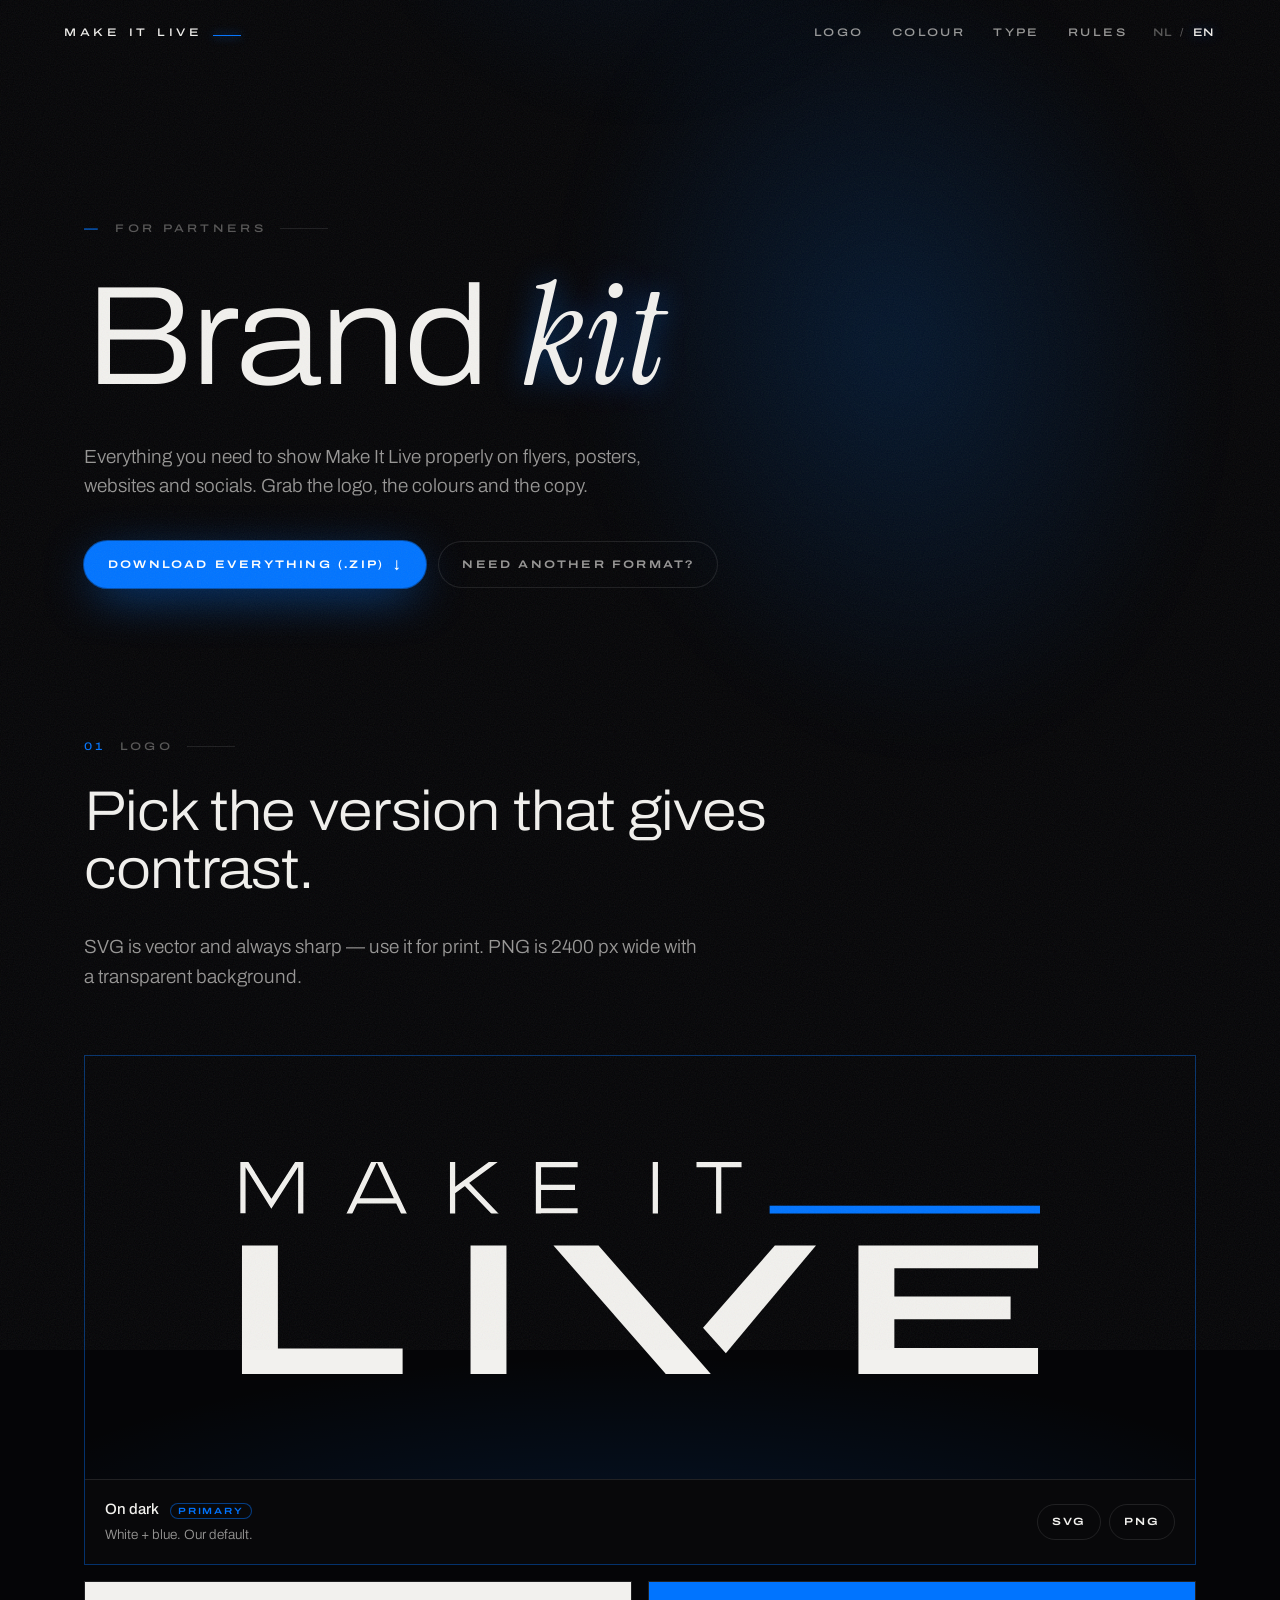
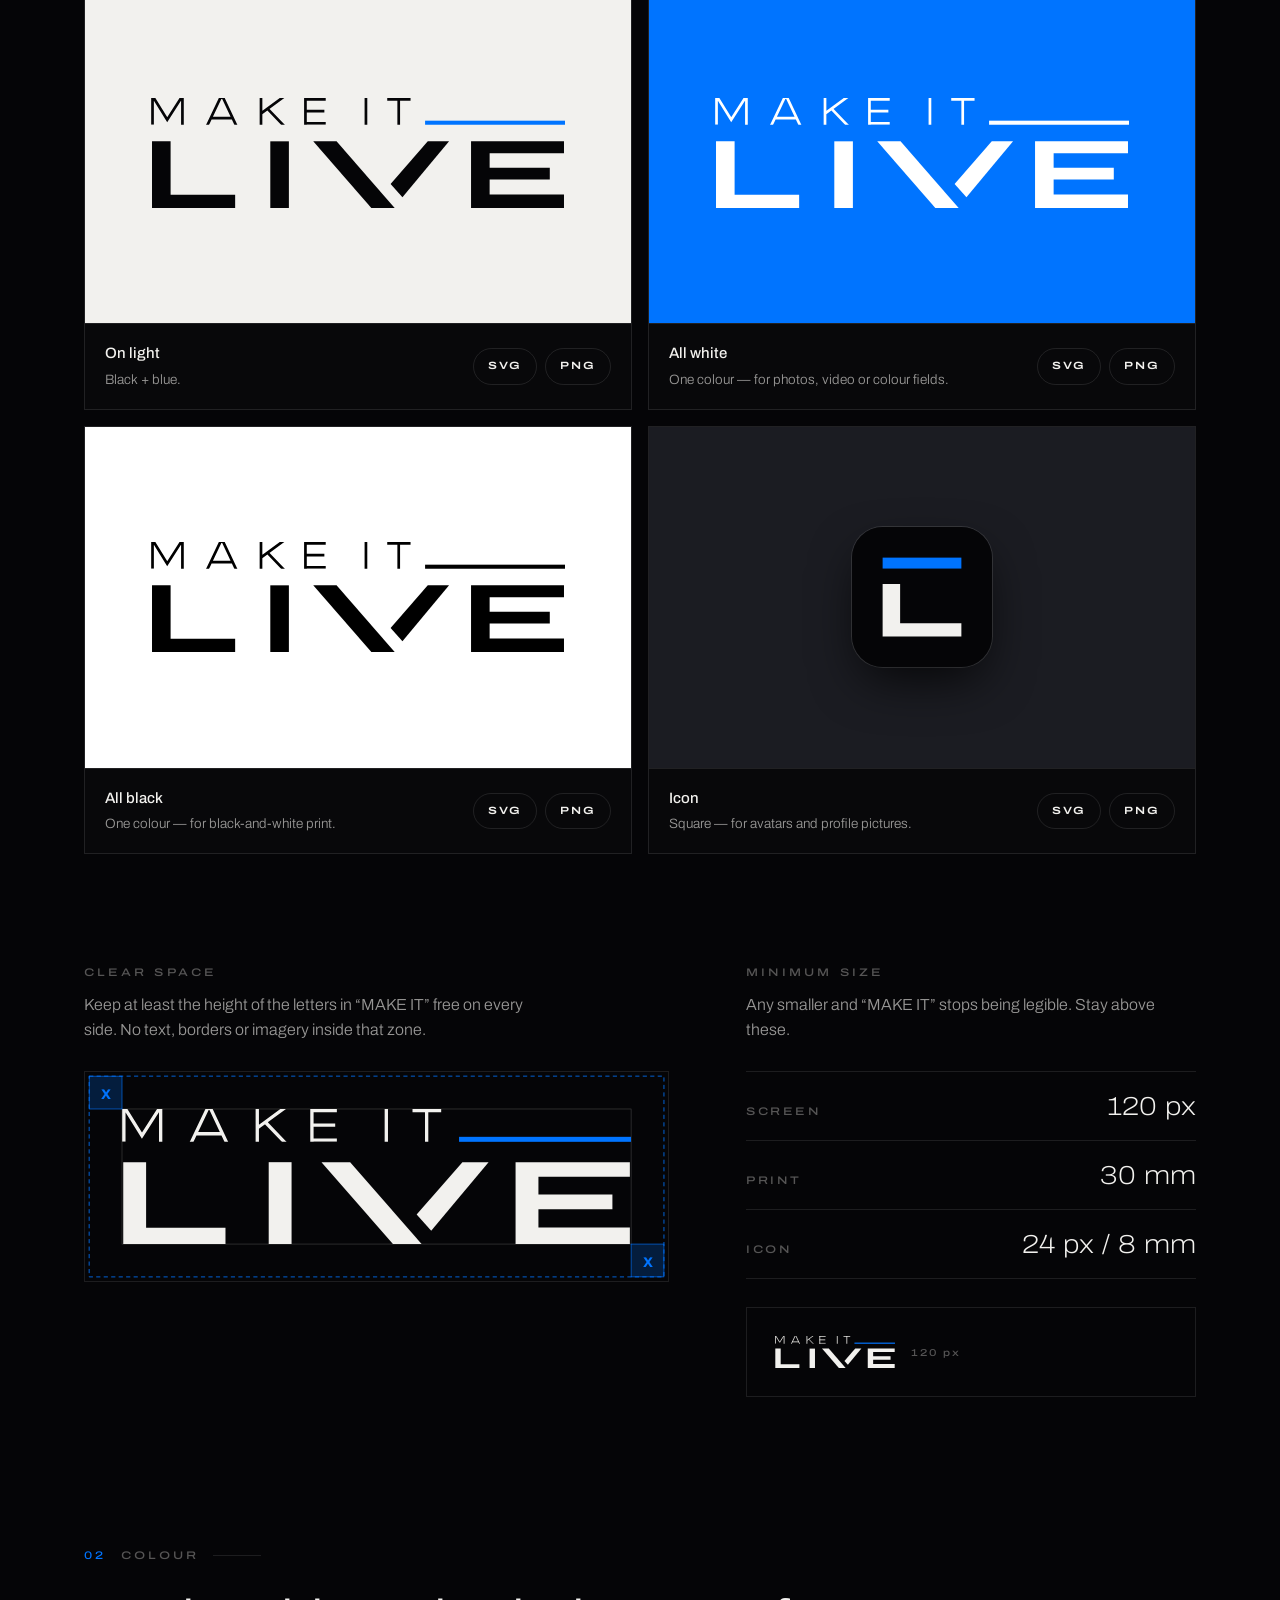
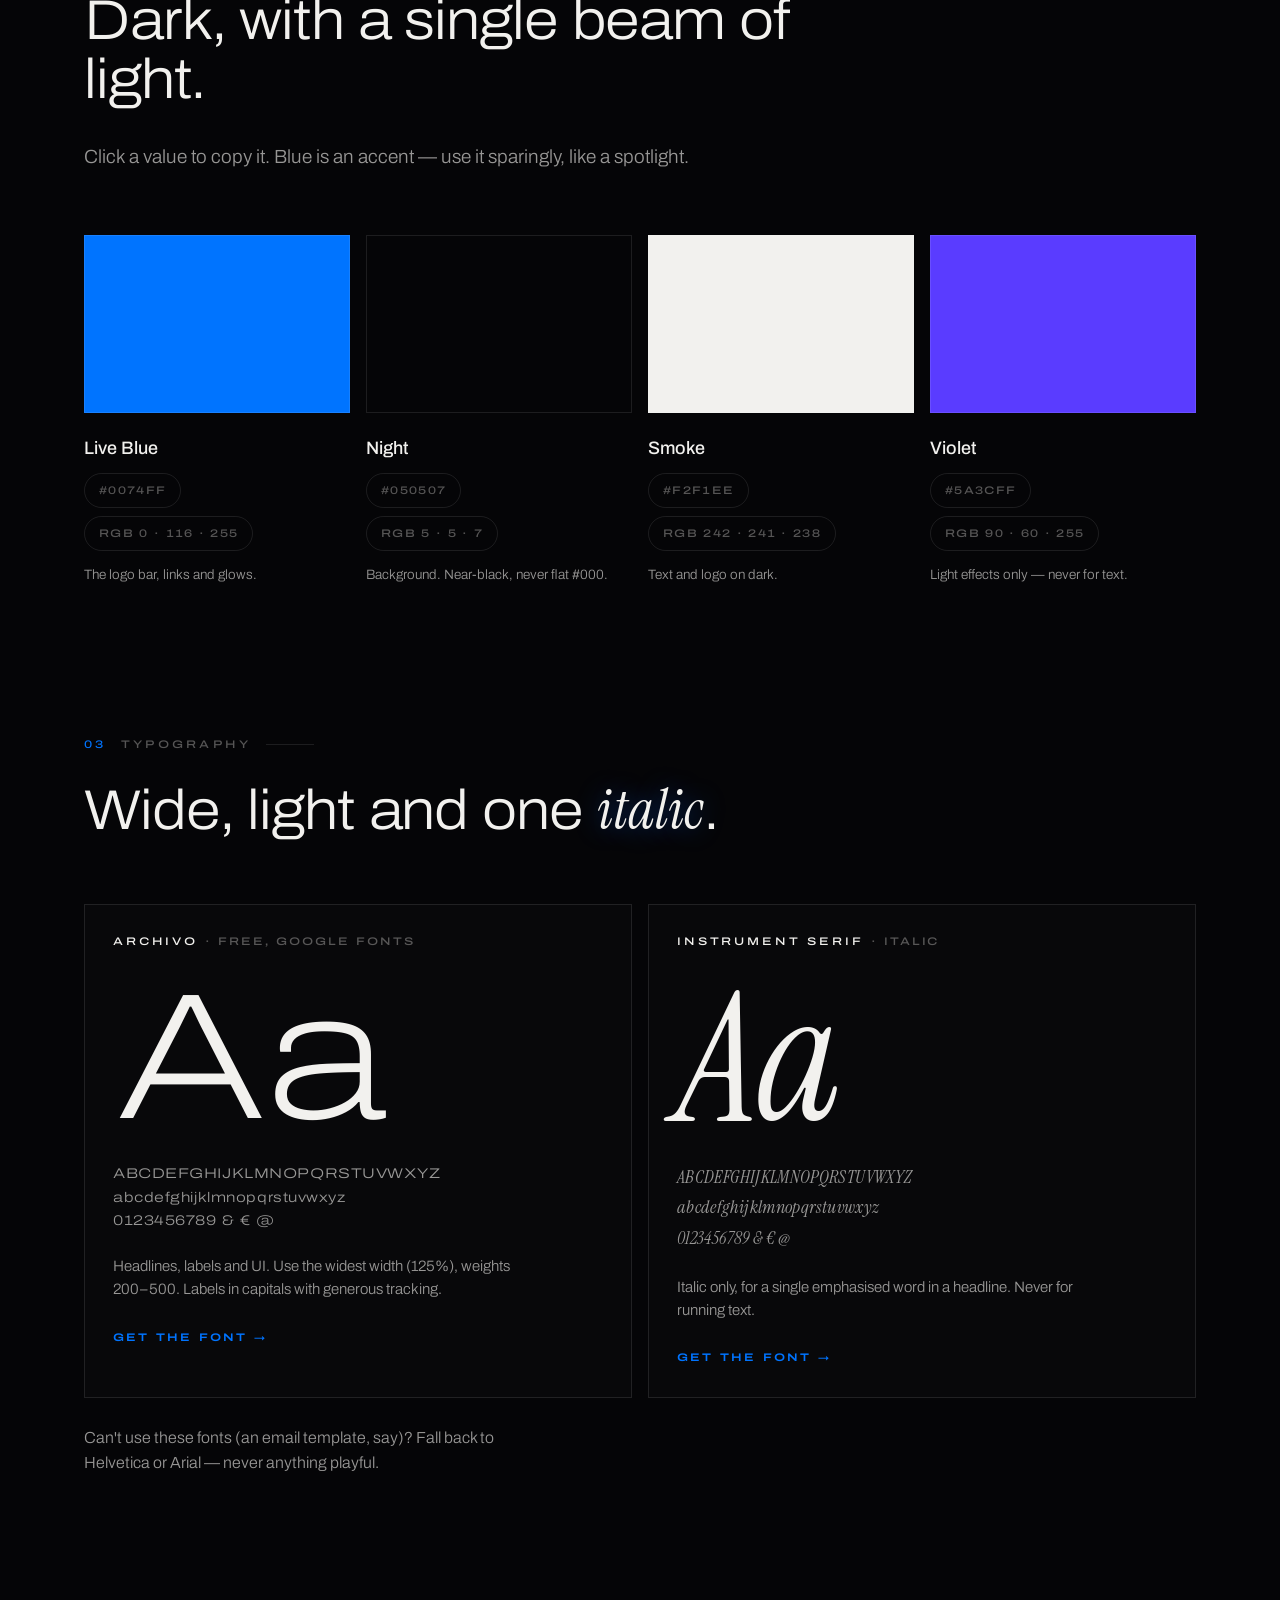
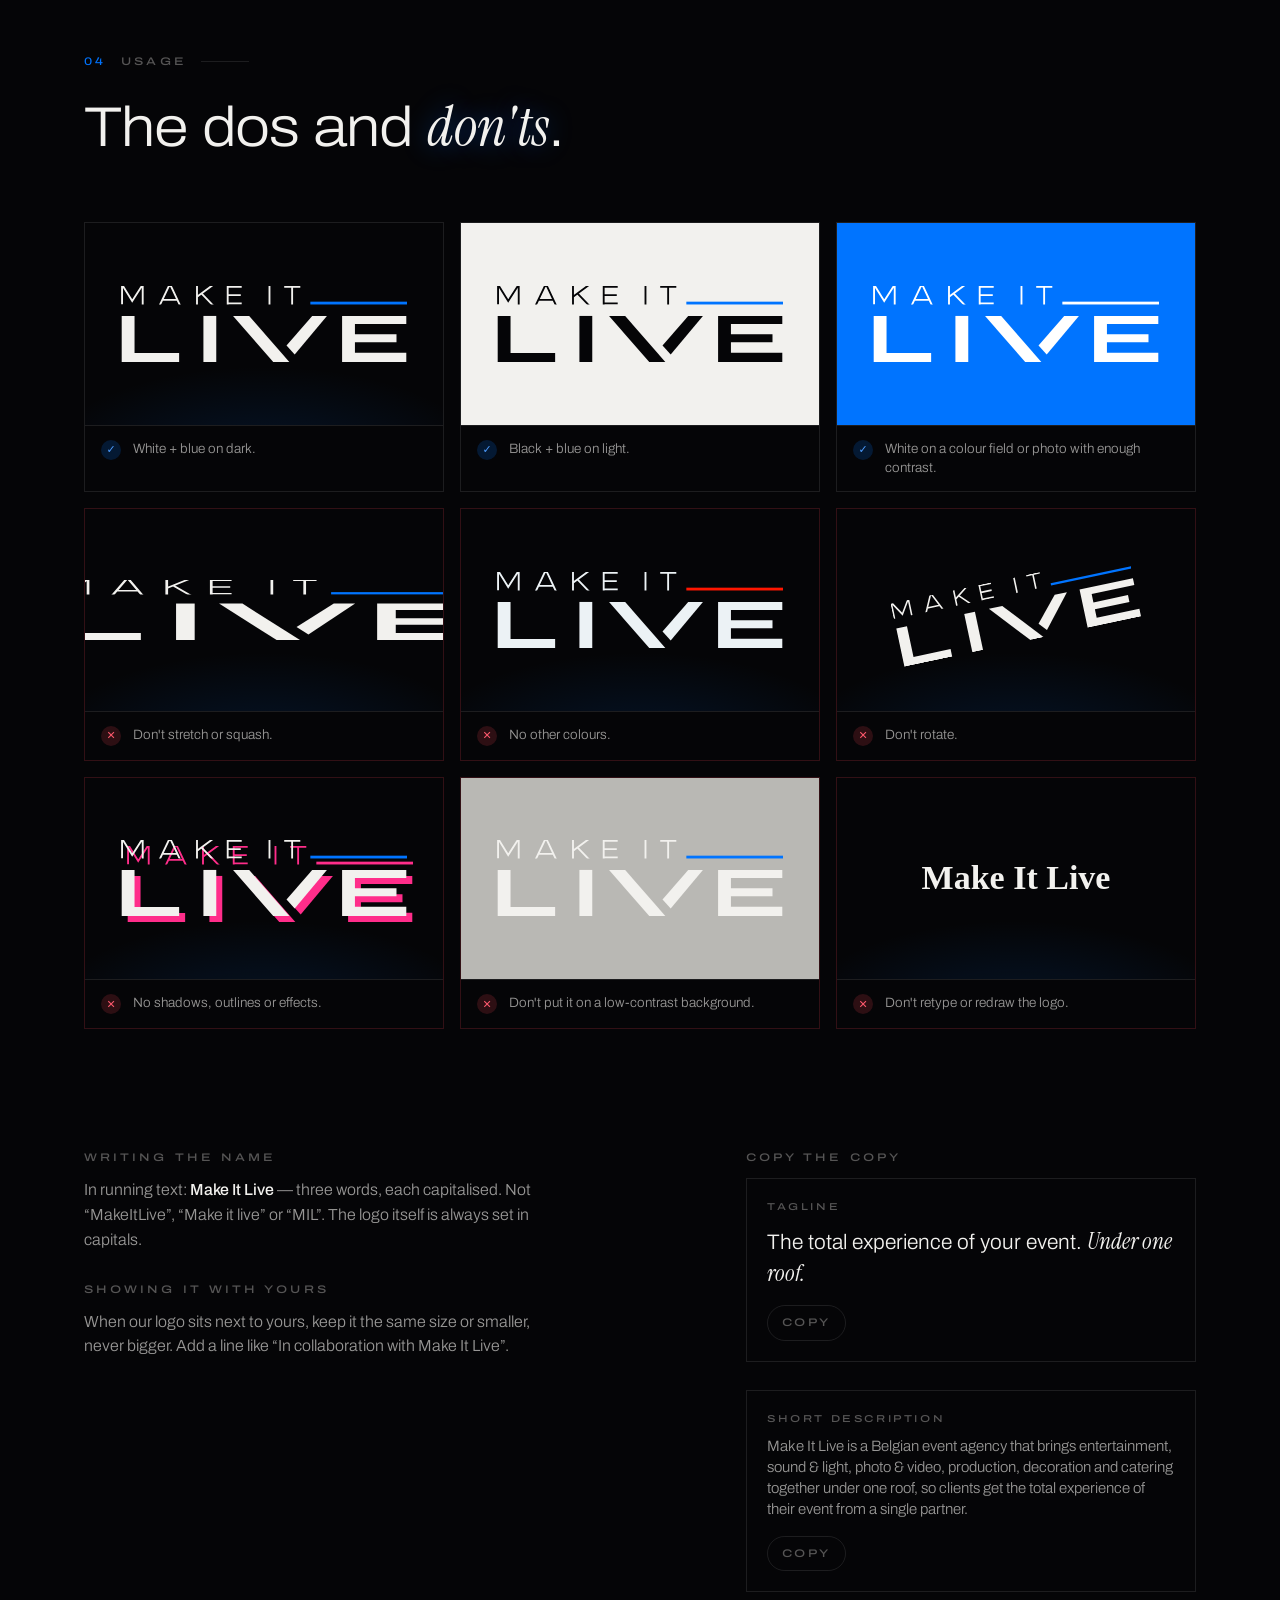
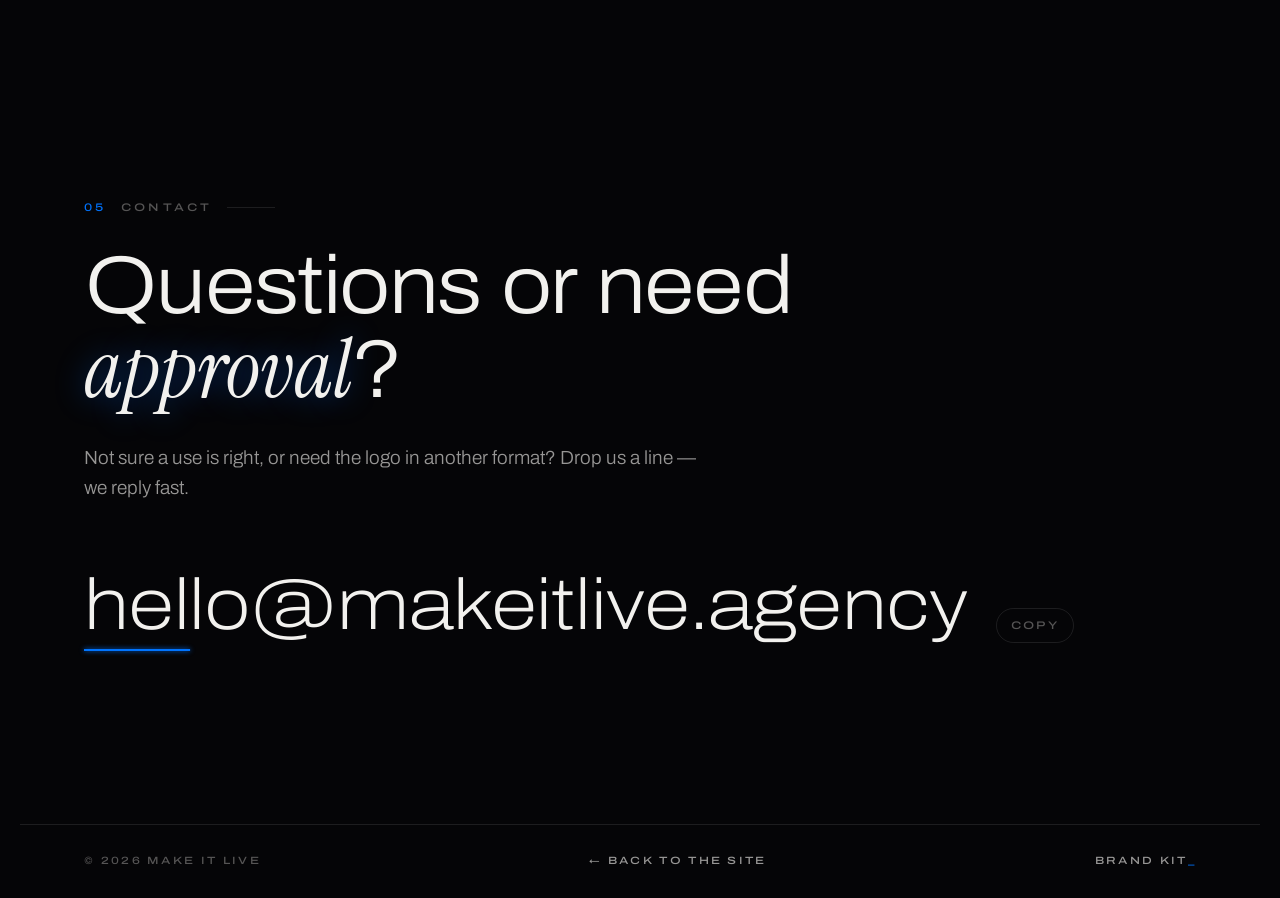
==== brand-kit.html @ fe0bffd4 "Add partner brand kit at /brand-kit Logo variants (SVG + PNG), icon, clear space and minimum size, c" ====
<!doctype html>
<html lang="nl">
<head>
  <meta charset="utf-8">
  <meta name="viewport" content="width=device-width, initial-scale=1, viewport-fit=cover">
  <title>Make It Live — Brand kit</title>
  <meta name="description" content="Logo's, kleuren, lettertypes en richtlijnen voor partners van Make It Live. Logos, colours, type and guidelines for Make It Live partners.">
  <meta name="robots" content="noindex">
  <meta name="theme-color" content="#050507">
  <meta name="color-scheme" content="dark">
  <link rel="icon" href="/favicon.svg" type="image/svg+xml">
  <link rel="preconnect" href="https://fonts.googleapis.com">
  <link rel="preconnect" href="https://fonts.gstatic.com" crossorigin>
  <link href="https://fonts.googleapis.com/css2?family=Archivo:wdth,wght@62..125,100..900&family=Instrument+Serif:ital@0;1&display=swap" rel="stylesheet">
  <link rel="stylesheet" href="/styles.css">
  <link rel="stylesheet" href="/brand-kit.css">

  <script>
    window.MIL_TITLES = { nl: 'Make It Live — Brand kit', en: 'Make It Live — Brand kit' };
    (function () {
      var lang = 'nl';
      try {
        var saved = localStorage.getItem('mil-lang');
        if (saved === 'nl' || saved === 'en') lang = saved;
        else if (!/^nl\b/i.test(navigator.language || '')) lang = 'en';
      } catch (e) {}
      document.documentElement.lang = lang;
      document.documentElement.classList.add('js');
    })();
  </script>
</head>
<body class="no-hero-logo">
  <div class="grain" aria-hidden="true"></div>
  <div class="spot" aria-hidden="true"></div>

  <header class="nav">
    <a class="nav-mark" href="/" aria-label="Make It Live — home">
      <span class="nav-mark-text">MAKE IT LIVE</span><span class="nav-mark-bar"></span>
    </a>
    <nav class="nav-links" aria-label="Brand kit">
      <a href="#logo">Logo</a>
      <a href="#colour"><span data-l="nl">Kleur</span><span data-l="en">Colour</span></a>
      <a href="#type"><span data-l="nl">Lettertype</span><span data-l="en">Type</span></a>
      <a href="#rules"><span data-l="nl">Regels</span><span data-l="en">Rules</span></a>
    </nav>
    <div class="lang" role="group" aria-label="Language">
      <button type="button" data-set-lang="nl">NL</button>
      <span aria-hidden="true">/</span>
      <button type="button" data-set-lang="en">EN</button>
    </div>
  </header>

  <main id="top">
    <!-- INTRO -->
    <section class="bk-hero">
      <p class="eyebrow"><span class="idx">—</span> <span data-l="nl">Voor partners</span><span data-l="en">For partners</span></p>
      <h1 class="statement">
        <span data-l="nl">Brand <em>kit</em></span>
        <span data-l="en">Brand <em>kit</em></span>
      </h1>
      <p class="lede">
        <span data-l="nl">Alles wat je nodig hebt om Make It Live correct te tonen op flyers, affiches, websites en socials. Download het logo, pak de kleuren en kopieer de teksten.</span>
        <span data-l="en">Everything you need to show Make It Live properly on flyers, posters, websites and socials. Grab the logo, the colours and the copy.</span>
      </p>
      <div class="bk-actions">
        <a class="btn" href="/assets/brand/makeitlive-brand-kit.zip" download>
          <span data-l="nl">Download alles (.zip)</span><span data-l="en">Download everything (.zip)</span> <span aria-hidden="true">↓</span>
        </a>
        <a class="btn btn-ghost" href="mailto:hello@makeitlive.agency?subject=Make%20It%20Live%20%E2%80%94%20Brand%20kit">
          <span data-l="nl">Ander formaat nodig?</span><span data-l="en">Need another format?</span>
        </a>
      </div>
    </section>

    <!-- 01 LOGO -->
    <section class="section bk" id="logo">
      <p class="eyebrow reveal"><span class="idx">01</span> Logo</p>
      <h2 class="bk-h reveal">
        <span data-l="nl">Kies de versie die contrast geeft.</span>
        <span data-l="en">Pick the version that gives contrast.</span>
      </h2>
      <p class="lede reveal">
        <span data-l="nl">SVG is vectorieel en altijd scherp, gebruik die voor druk. PNG is 2400&nbsp;px breed met transparante achtergrond.</span>
        <span data-l="en">SVG is vector and always sharp — use it for print. PNG is 2400&nbsp;px wide with a transparent background.</span>
      </p>

      <div class="bk-logos">
        <figure class="bk-card bk-card-primary reveal">
          <div class="bk-prev bk-dark"><img src="/assets/brand/makeitlive-logo-on-dark.svg" alt="Make It Live logo, white with blue bar"></div>
          <figcaption>
            <div>
              <h3><span data-l="nl">Op donker</span><span data-l="en">On dark</span> <small><span data-l="nl">Primair</span><span data-l="en">Primary</span></small></h3>
              <p><span data-l="nl">Wit + blauw. Onze standaard.</span><span data-l="en">White + blue. Our default.</span></p>
            </div>
            <div class="bk-dl"><a href="/assets/brand/makeitlive-logo-on-dark.svg" download>SVG</a><a href="/assets/brand/makeitlive-logo-on-dark.png" download>PNG</a></div>
          </figcaption>
        </figure>

        <figure class="bk-card reveal">
          <div class="bk-prev bk-light"><img src="/assets/brand/makeitlive-logo-on-light.svg" alt="Make It Live logo, black with blue bar"></div>
          <figcaption>
            <div>
              <h3><span data-l="nl">Op licht</span><span data-l="en">On light</span></h3>
              <p><span data-l="nl">Zwart + blauw.</span><span data-l="en">Black + blue.</span></p>
            </div>
            <div class="bk-dl"><a href="/assets/brand/makeitlive-logo-on-light.svg" download>SVG</a><a href="/assets/brand/makeitlive-logo-on-light.png" download>PNG</a></div>
          </figcaption>
        </figure>

        <figure class="bk-card reveal">
          <div class="bk-prev bk-blue"><img src="/assets/brand/makeitlive-logo-white.svg" alt="Make It Live logo, all white"></div>
          <figcaption>
            <div>
              <h3><span data-l="nl">Volledig wit</span><span data-l="en">All white</span></h3>
              <p><span data-l="nl">Eén kleur, op foto's, video of kleurvlakken.</span><span data-l="en">One colour — for photos, video or colour fields.</span></p>
            </div>
            <div class="bk-dl"><a href="/assets/brand/makeitlive-logo-white.svg" download>SVG</a><a href="/assets/brand/makeitlive-logo-white.png" download>PNG</a></div>
          </figcaption>
        </figure>

        <figure class="bk-card reveal">
          <div class="bk-prev bk-paper"><img src="/assets/brand/makeitlive-logo-black.svg" alt="Make It Live logo, all black"></div>
          <figcaption>
            <div>
              <h3><span data-l="nl">Volledig zwart</span><span data-l="en">All black</span></h3>
              <p><span data-l="nl">Eén kleur, voor drukwerk in zwart-wit.</span><span data-l="en">One colour — for black-and-white print.</span></p>
            </div>
            <div class="bk-dl"><a href="/assets/brand/makeitlive-logo-black.svg" download>SVG</a><a href="/assets/brand/makeitlive-logo-black.png" download>PNG</a></div>
          </figcaption>
        </figure>

        <figure class="bk-card bk-card-icon reveal">
          <div class="bk-prev bk-dark bk-icon"><img src="/assets/brand/makeitlive-icon.svg" alt="Make It Live square icon"></div>
          <figcaption>
            <div>
              <h3>Icon</h3>
              <p><span data-l="nl">Vierkant, voor avatars en profielfoto's.</span><span data-l="en">Square — for avatars and profile pictures.</span></p>
            </div>
            <div class="bk-dl"><a href="/assets/brand/makeitlive-icon.svg" download>SVG</a><a href="/assets/brand/makeitlive-icon.png" download>PNG</a></div>
          </figcaption>
        </figure>
      </div>

      <div class="bk-two">
        <div class="reveal">
          <h3 class="bk-sub"><span data-l="nl">Vrije ruimte</span><span data-l="en">Clear space</span></h3>
          <p class="bk-p">
            <span data-l="nl">Laat rondom het logo minstens de hoogte van de letters van “MAKE IT” vrij. Geen tekst, randen of beelden in die zone.</span>
            <span data-l="en">Keep at least the height of the letters in “MAKE IT” free on every side. No text, borders or imagery inside that zone.</span>
          </p>
          <svg class="bk-space" viewBox="104 132 1403 503" role="img" aria-label="Clear space diagram">
            <rect x="114" y="142" width="1383" height="483" fill="none" stroke="#0074ff" stroke-width="2" stroke-dasharray="10 8"/>
            <rect x="193" y="221" width="1225" height="325" fill="none" stroke="rgba(242,241,238,.25)" stroke-width="1.5"/>
            <image href="/assets/brand/makeitlive-logo-on-dark.svg" x="193" y="221" width="1225" height="325"/>
            <g fill="#0074ff" fill-opacity=".22" stroke="#0074ff" stroke-width="1.5">
              <rect x="114" y="142" width="79" height="79"/>
              <rect x="1418" y="546" width="79" height="79"/>
            </g>
            <g fill="#0074ff" font-family="Archivo, sans-serif" font-size="44" font-weight="600" text-anchor="middle">
              <text x="153.5" y="196">x</text>
              <text x="1457.5" y="600">x</text>
            </g>
          </svg>
        </div>
        <div class="reveal">
          <h3 class="bk-sub"><span data-l="nl">Minimale grootte</span><span data-l="en">Minimum size</span></h3>
          <p class="bk-p">
            <span data-l="nl">Kleiner dan dit wordt “MAKE IT” onleesbaar. Hou het logo erboven.</span>
            <span data-l="en">Any smaller and “MAKE IT” stops being legible. Stay above these.</span>
          </p>
          <dl class="bk-min">
            <div><dt><span data-l="nl">Scherm</span><span data-l="en">Screen</span></dt><dd>120 px</dd></div>
            <div><dt><span data-l="nl">Druk</span><span data-l="en">Print</span></dt><dd>30 mm</dd></div>
            <div><dt>Icon</dt><dd>24 px / 8 mm</dd></div>
          </dl>
          <div class="bk-minprev" aria-hidden="true">
            <img src="/assets/brand/makeitlive-logo-on-dark.svg" alt="" style="width:120px">
            <span>120 px</span>
          </div>
        </div>
      </div>
    </section>

    <!-- 02 COLOUR -->
    <section class="section bk" id="colour">
      <p class="eyebrow reveal"><span class="idx">02</span> <span data-l="nl">Kleur</span><span data-l="en">Colour</span></p>
      <h2 class="bk-h reveal">
        <span data-l="nl">Donker, met één lichtstraal.</span>
        <span data-l="en">Dark, with a single beam of light.</span>
      </h2>
      <p class="lede reveal">
        <span data-l="nl">Klik op een waarde om ze te kopiëren. Blauw is een accent: gebruik het spaarzaam, zoals een spotlight.</span>
        <span data-l="en">Click a value to copy it. Blue is an accent — use it sparingly, like a spotlight.</span>
      </p>

      <div class="bk-swatches">
        <div class="bk-sw reveal">
          <div class="bk-chip" style="background:#0074ff"></div>
          <h3>Live Blue</h3>
          <button type="button" class="copy" data-copy="#0074FF"><span class="copy-idle">#0074FF</span><span class="copy-done"><span data-l="nl">Gekopieerd</span><span data-l="en">Copied</span></span></button>
          <button type="button" class="copy" data-copy="rgb(0, 116, 255)"><span class="copy-idle">RGB 0 · 116 · 255</span><span class="copy-done"><span data-l="nl">Gekopieerd</span><span data-l="en">Copied</span></span></button>
          <p><span data-l="nl">De balk in het logo, links en glows.</span><span data-l="en">The logo bar, links and glows.</span></p>
        </div>
        <div class="bk-sw reveal">
          <div class="bk-chip" style="background:#050507"></div>
          <h3>Night</h3>
          <button type="button" class="copy" data-copy="#050507"><span class="copy-idle">#050507</span><span class="copy-done"><span data-l="nl">Gekopieerd</span><span data-l="en">Copied</span></span></button>
          <button type="button" class="copy" data-copy="rgb(5, 5, 7)"><span class="copy-idle">RGB 5 · 5 · 7</span><span class="copy-done"><span data-l="nl">Gekopieerd</span><span data-l="en">Copied</span></span></button>
          <p><span data-l="nl">Achtergrond. Bijna zwart, nooit puur #000.</span><span data-l="en">Background. Near-black, never flat #000.</span></p>
        </div>
        <div class="bk-sw reveal">
          <div class="bk-chip" style="background:#f2f1ee"></div>
          <h3>Smoke</h3>
          <button type="button" class="copy" data-copy="#F2F1EE"><span class="copy-idle">#F2F1EE</span><span class="copy-done"><span data-l="nl">Gekopieerd</span><span data-l="en">Copied</span></span></button>
          <button type="button" class="copy" data-copy="rgb(242, 241, 238)"><span class="copy-idle">RGB 242 · 241 · 238</span><span class="copy-done"><span data-l="nl">Gekopieerd</span><span data-l="en">Copied</span></span></button>
          <p><span data-l="nl">Tekst en logo op donker.</span><span data-l="en">Text and logo on dark.</span></p>
        </div>
        <div class="bk-sw reveal">
          <div class="bk-chip" style="background:#5a3cff"></div>
          <h3>Violet</h3>
          <button type="button" class="copy" data-copy="#5A3CFF"><span class="copy-idle">#5A3CFF</span><span class="copy-done"><span data-l="nl">Gekopieerd</span><span data-l="en">Copied</span></span></button>
          <button type="button" class="copy" data-copy="rgb(90, 60, 255)"><span class="copy-idle">RGB 90 · 60 · 255</span><span class="copy-done"><span data-l="nl">Gekopieerd</span><span data-l="en">Copied</span></span></button>
          <p><span data-l="nl">Enkel voor lichteffecten, nooit voor tekst.</span><span data-l="en">Light effects only — never for text.</span></p>
        </div>
      </div>
    </section>

    <!-- 03 TYPE -->
    <section class="section bk" id="type">
      <p class="eyebrow reveal"><span class="idx">03</span> <span data-l="nl">Lettertype</span><span data-l="en">Typography</span></p>
      <h2 class="bk-h reveal">
        <span data-l="nl">Breed, licht en één <em>italic</em>.</span>
        <span data-l="en">Wide, light and one <em>italic</em>.</span>
      </h2>

      <div class="bk-type">
        <div class="bk-face reveal">
          <p class="bk-face-k">Archivo <span>· <span data-l="nl">gratis, Google Fonts</span><span data-l="en">free, Google Fonts</span></span></p>
          <p class="bk-aa bk-aa-sans" aria-hidden="true">Aa</p>
          <p class="bk-face-s bk-face-sans">ABCDEFGHIJKLMNOPQRSTUVWXYZ<br>abcdefghijklmnopqrstuvwxyz<br>0123456789 &amp; € @</p>
          <p class="bk-face-u">
            <span data-l="nl">Titels, labels en UI. Gebruik de breedste stand (125%), gewicht 200–500. Labels in hoofdletters met ruime letterafstand.</span>
            <span data-l="en">Headlines, labels and UI. Use the widest width (125%), weights 200–500. Labels in capitals with generous tracking.</span>
          </p>
          <a class="apply" href="https://fonts.google.com/specimen/Archivo" target="_blank" rel="noopener"><span data-l="nl">Lettertype ophalen</span><span data-l="en">Get the font</span> →</a>
        </div>
        <div class="bk-face reveal">
          <p class="bk-face-k">Instrument Serif <span>· Italic</span></p>
          <p class="bk-aa bk-aa-serif" aria-hidden="true">Aa</p>
          <p class="bk-face-s bk-face-serif">ABCDEFGHIJKLMNOPQRSTUVWXYZ<br>abcdefghijklmnopqrstuvwxyz<br>0123456789 &amp; € @</p>
          <p class="bk-face-u">
            <span data-l="nl">Enkel cursief, voor één benadrukt woord in een titel. Nooit voor lopende tekst.</span>
            <span data-l="en">Italic only, for a single emphasised word in a headline. Never for running text.</span>
          </p>
          <a class="apply" href="https://fonts.google.com/specimen/Instrument+Serif" target="_blank" rel="noopener"><span data-l="nl">Lettertype ophalen</span><span data-l="en">Get the font</span> →</a>
        </div>
      </div>
      <p class="bk-p bk-fallback reveal">
        <span data-l="nl">Geen toegang tot deze lettertypes (bv. in een mailtemplate)? Gebruik Helvetica of Arial, nooit iets speels.</span>
        <span data-l="en">Can't use these fonts (an email template, say)? Fall back to Helvetica or Arial — never anything playful.</span>
      </p>
    </section>

    <!-- 04 RULES -->
    <section class="section bk" id="rules">
      <p class="eyebrow reveal"><span class="idx">04</span> <span data-l="nl">Gebruik</span><span data-l="en">Usage</span></p>
      <h2 class="bk-h reveal">
        <span data-l="nl">Doen en <em>niet</em> doen.</span>
        <span data-l="en">The dos and <em>don'ts</em>.</span>
      </h2>

      <div class="bk-rules">
        <figure class="bk-rule bk-ok reveal">
          <div class="bk-prev bk-dark"><img src="/assets/brand/makeitlive-logo-on-dark.svg" alt=""></div>
          <figcaption><span class="bk-mark" aria-hidden="true">✓</span><span data-l="nl">Wit + blauw op donker.</span><span data-l="en">White + blue on dark.</span></figcaption>
        </figure>
        <figure class="bk-rule bk-ok reveal">
          <div class="bk-prev bk-light"><img src="/assets/brand/makeitlive-logo-on-light.svg" alt=""></div>
          <figcaption><span class="bk-mark" aria-hidden="true">✓</span><span data-l="nl">Zwart + blauw op licht.</span><span data-l="en">Black + blue on light.</span></figcaption>
        </figure>
        <figure class="bk-rule bk-ok reveal">
          <div class="bk-prev bk-blue"><img src="/assets/brand/makeitlive-logo-white.svg" alt=""></div>
          <figcaption><span class="bk-mark" aria-hidden="true">✓</span><span data-l="nl">Wit op een kleurvlak of foto met voldoende contrast.</span><span data-l="en">White on a colour field or photo with enough contrast.</span></figcaption>
        </figure>

        <figure class="bk-rule bk-no reveal">
          <div class="bk-prev bk-dark"><img src="/assets/brand/makeitlive-logo-on-dark.svg" alt="" style="transform:scaleX(1.45) scaleY(.8)"></div>
          <figcaption><span class="bk-mark" aria-hidden="true">✕</span><span data-l="nl">Niet uitrekken of samendrukken.</span><span data-l="en">Don't stretch or squash.</span></figcaption>
        </figure>
        <figure class="bk-rule bk-no reveal">
          <div class="bk-prev bk-dark"><img src="/assets/brand/makeitlive-logo-on-dark.svg" alt="" style="filter:hue-rotate(150deg) saturate(2)"></div>
          <figcaption><span class="bk-mark" aria-hidden="true">✕</span><span data-l="nl">Geen andere kleuren.</span><span data-l="en">No other colours.</span></figcaption>
        </figure>
        <figure class="bk-rule bk-no reveal">
          <div class="bk-prev bk-dark"><img src="/assets/brand/makeitlive-logo-on-dark.svg" alt="" style="transform:rotate(-12deg) scale(.85)"></div>
          <figcaption><span class="bk-mark" aria-hidden="true">✕</span><span data-l="nl">Niet kantelen.</span><span data-l="en">Don't rotate.</span></figcaption>
        </figure>
        <figure class="bk-rule bk-no reveal">
          <div class="bk-prev bk-dark"><img src="/assets/brand/makeitlive-logo-on-dark.svg" alt="" style="filter:drop-shadow(6px 6px 0 #ff2d8a)"></div>
          <figcaption><span class="bk-mark" aria-hidden="true">✕</span><span data-l="nl">Geen schaduwen, omlijning of effecten.</span><span data-l="en">No shadows, outlines or effects.</span></figcaption>
        </figure>
        <figure class="bk-rule bk-no reveal">
          <div class="bk-prev bk-grey"><img src="/assets/brand/makeitlive-logo-on-dark.svg" alt=""></div>
          <figcaption><span class="bk-mark" aria-hidden="true">✕</span><span data-l="nl">Niet op een achtergrond met te weinig contrast.</span><span data-l="en">Don't put it on a low-contrast background.</span></figcaption>
        </figure>
        <figure class="bk-rule bk-no reveal">
          <div class="bk-prev bk-dark bk-redraw" aria-hidden="true"><span>Make It Live</span></div>
          <figcaption><span class="bk-mark" aria-hidden="true">✕</span><span data-l="nl">Het logo niet opnieuw tekenen of zelf natypen.</span><span data-l="en">Don't retype or redraw the logo.</span></figcaption>
        </figure>
      </div>

      <div class="bk-two bk-text">
        <div class="reveal">
          <h3 class="bk-sub"><span data-l="nl">De naam schrijven</span><span data-l="en">Writing the name</span></h3>
          <p class="bk-p">
            <span data-l="nl">In lopende tekst: <strong>Make It Live</strong>, drie woorden, elk met hoofdletter. Niet “MakeItLive”, “Make it live” of “MIL”. Het logo zelf staat altijd in hoofdletters.</span>
            <span data-l="en">In running text: <strong>Make It Live</strong> — three words, each capitalised. Not “MakeItLive”, “Make it live” or “MIL”. The logo itself is always set in capitals.</span>
          </p>
          <h3 class="bk-sub"><span data-l="nl">Samen tonen</span><span data-l="en">Showing it with yours</span></h3>
          <p class="bk-p">
            <span data-l="nl">Staat ons logo naast dat van jou, dan even groot of kleiner, nooit groter. Zet er een regel bij zoals “In samenwerking met Make It Live”.</span>
            <span data-l="en">When our logo sits next to yours, keep it the same size or smaller, never bigger. Add a line like “In collaboration with Make It Live”.</span>
          </p>
        </div>
        <div class="reveal">
          <h3 class="bk-sub"><span data-l="nl">Kopieer de tekst</span><span data-l="en">Copy the copy</span></h3>
          <div class="bk-copy">
            <p class="bk-copy-k"><span data-l="nl">Slogan</span><span data-l="en">Tagline</span></p>
            <p class="bk-copy-t"><span data-l="nl">De volledige beleving van je event. <em>Onder één dak.</em></span><span data-l="en">The total experience of your event. <em>Under one roof.</em></span></p>
            <button type="button" class="copy" data-l="nl" data-copy="De volledige beleving van je event. Onder één dak."><span class="copy-idle">Kopieer</span><span class="copy-done">Gekopieerd</span></button>
            <button type="button" class="copy" data-l="en" data-copy="The total experience of your event. Under one roof."><span class="copy-idle">Copy</span><span class="copy-done">Copied</span></button>
          </div>
          <div class="bk-copy">
            <p class="bk-copy-k"><span data-l="nl">Korte beschrijving</span><span data-l="en">Short description</span></p>
            <p class="bk-copy-t bk-copy-long">
              <span data-l="nl">Make It Live is een Belgisch eventbureau dat entertainment, sound &amp; light, foto &amp; video, productie, decoratie en catering onder één dak brengt, zodat klanten voor de volledige beleving van hun event bij één partner terechtkunnen.</span>
              <span data-l="en">Make It Live is a Belgian event agency that brings entertainment, sound &amp; light, photo &amp; video, production, decoration and catering together under one roof, so clients get the total experience of their event from a single partner.</span>
            </p>
            <button type="button" class="copy" data-l="nl" data-copy="Make It Live is een Belgisch eventbureau dat entertainment, sound &amp; light, foto &amp; video, productie, decoratie en catering onder één dak brengt, zodat klanten voor de volledige beleving van hun event bij één partner terechtkunnen."><span class="copy-idle">Kopieer</span><span class="copy-done">Gekopieerd</span></button>
            <button type="button" class="copy" data-l="en" data-copy="Make It Live is a Belgian event agency that brings entertainment, sound &amp; light, photo &amp; video, production, decoration and catering together under one roof, so clients get the total experience of their event from a single partner."><span class="copy-idle">Copy</span><span class="copy-done">Copied</span></button>
          </div>
        </div>
      </div>
    </section>

    <!-- CONTACT -->
    <section class="section contact bk-end" id="contact">
      <p class="eyebrow reveal"><span class="idx">05</span> Contact</p>
      <h2 class="statement reveal">
        <span data-l="nl">Vragen of <em>goedkeuring</em> nodig?</span>
        <span data-l="en">Questions or need <em>approval</em>?</span>
      </h2>
      <p class="lede reveal">
        <span data-l="nl">Twijfel je of een gebruik klopt, of heb je het logo in een ander formaat nodig? Stuur ons een mailtje, we antwoorden snel.</span>
        <span data-l="en">Not sure a use is right, or need the logo in another format? Drop us a line — we reply fast.</span>
      </p>
      <div class="mail reveal">
        <a class="mail-link" href="mailto:hello@makeitlive.agency">hello@makeitlive.agency</a>
        <button type="button" class="copy" data-copy="hello@makeitlive.agency">
          <span class="copy-idle"><span data-l="nl">Kopieer</span><span data-l="en">Copy</span></span>
          <span class="copy-done"><span data-l="nl">Gekopieerd</span><span data-l="en">Copied</span></span>
        </button>
      </div>
    </section>
  </main>

  <footer class="foot">
    <span>© <span data-year>2026</span> Make It Live</span>
    <a href="/">← <span data-l="nl">Terug naar de site</span><span data-l="en">Back to the site</span></a>
    <span class="foot-stage">Brand kit<span class="blink">_</span></span>
  </footer>

  <script src="/main.js" defer></script>
</body>
</html>
---- styles.css ----
/* ─────────────────────────────────────────────
   Make It Live — landing
   ───────────────────────────────────────────── */

:root {
  --bg: #050507;
  --bg-2: #0b0c10;
  --ink: #f2f1ee;
  --ink-2: rgba(242, 241, 238, 0.62);
  --ink-3: rgba(242, 241, 238, 0.34);
  --line: rgba(242, 241, 238, 0.1);
  --blue: #0074ff;
  --blue-soft: rgba(0, 116, 255, 0.35);
  --violet: #5a3cff;

  --sans: "Archivo", ui-sans-serif, system-ui, -apple-system, "Helvetica Neue", Arial, sans-serif;
  --serif: "Instrument Serif", "Times New Roman", serif;

  --gutter: clamp(16px, 5vw, 64px);
  --max: 1240px;
  --ease: cubic-bezier(0.2, 0.7, 0.1, 1);
}

*, *::before, *::after { box-sizing: border-box; }

html {
  background: var(--bg);
  color: var(--ink);
  scroll-behavior: smooth;
  -webkit-text-size-adjust: 100%;
}

body {
  margin: 0;
  background: var(--bg);
  color: var(--ink);
  font-family: var(--sans);
  font-size: 16px;
  line-height: 1.55;
  -webkit-font-smoothing: antialiased;
  overflow-x: hidden;
}

::selection { background: var(--blue); color: #fff; }

a { color: inherit; text-decoration: none; }
button { font: inherit; color: inherit; background: none; border: 0; padding: 0; cursor: pointer; }
em { font-family: var(--serif); font-style: italic; font-weight: 400; letter-spacing: 0; }

:focus-visible { outline: 1px solid var(--blue); outline-offset: 4px; }

.sr-only {
  position: absolute; width: 1px; height: 1px; padding: 0; margin: -1px;
  overflow: hidden; clip: rect(0 0 0 0); white-space: nowrap; border: 0;
}

/* ── Language switching ─────────────────────── */
html[lang="nl"] [data-l="en"],
html[lang="en"] [data-l="nl"] { display: none !important; }

/* ── Atmosphere: grain + cursor spotlight ────── */
.grain {
  position: fixed; inset: -50%;
  width: 200%; height: 200%;
  pointer-events: none; z-index: 50;
  opacity: 0.07;
  background-image: url("data:image/svg+xml,%3Csvg xmlns='http://www.w3.org/2000/svg' width='220' height='220'%3E%3Cfilter id='n'%3E%3CfeTurbulence type='fractalNoise' baseFrequency='.85' numOctaves='3' stitchTiles='stitch'/%3E%3C/filter%3E%3Crect width='100%25' height='100%25' filter='url(%23n)'/%3E%3C/svg%3E");
  animation: grain 0.9s steps(6) infinite;
}
@keyframes grain {
  0% { transform: translate(0, 0); }
  20% { transform: translate(-4%, 3%); }
  40% { transform: translate(3%, -5%); }
  60% { transform: translate(-2%, 6%); }
  80% { transform: translate(5%, -2%); }
  100% { transform: translate(0, 0); }
}

.spot {
  position: fixed; inset: 0; z-index: 0; pointer-events: none;
  background: radial-gradient(520px circle at var(--mx, 50%) var(--my, -20%), rgba(0, 116, 255, 0.09), transparent 60%);
  transition: opacity 0.6s;
}
@media (hover: none) { .spot { display: none; } }

main, .foot, .nav { position: relative; z-index: 1; }

/* ── Nav ─────────────────────────────────────── */
.nav {
  position: fixed; top: 0; left: 0; right: 0; z-index: 40;
  display: flex; align-items: center; gap: 24px;
  padding: 18px var(--gutter);
  padding-top: max(18px, env(safe-area-inset-top));
  transition: background 0.4s, backdrop-filter 0.4s, border-color 0.4s;
  border-bottom: 1px solid transparent;
}
.nav.scrolled {
  background: rgba(5, 5, 7, 0.6);
  -webkit-backdrop-filter: blur(14px) saturate(140%);
  backdrop-filter: blur(14px) saturate(140%);
  border-bottom-color: var(--line);
}
.nav-mark {
  display: inline-flex; align-items: baseline; gap: 10px;
  font-size: 11px; font-weight: 500; font-stretch: 125%;
  letter-spacing: 0.34em;
  opacity: 0; transform: translateY(-4px);
  transition: opacity 0.5s, transform 0.5s var(--ease);
}
.nav.scrolled .nav-mark, .no-hero-logo .nav-mark { opacity: 1; transform: none; }
.nav-mark-bar { width: 28px; height: 1.5px; background: var(--blue); box-shadow: 0 0 10px var(--blue); }

.nav-links {
  margin-left: auto; display: flex; gap: 28px;
  font-size: 11px; font-weight: 500; font-stretch: 125%;
  letter-spacing: 0.22em; text-transform: uppercase;
}
.nav-links a { color: var(--ink-2); transition: color 0.3s; position: relative; }
.nav-links a:hover { color: var(--ink); }
.nav-links a::after {
  content: ""; position: absolute; left: 0; right: 0; bottom: -6px; height: 1px;
  background: var(--blue); transform: scaleX(0); transform-origin: left;
  transition: transform 0.4s var(--ease);
}
.nav-links a:hover::after { transform: scaleX(1); }

.lang {
  display: flex; align-items: center; gap: 6px;
  font-size: 11px; font-weight: 500; font-stretch: 125%; letter-spacing: 0.18em;
  color: var(--ink-3);
}
.lang button { color: var(--ink-3); padding: 6px 2px; transition: color 0.3s; }
.lang button:hover { color: var(--ink); }
html[lang="nl"] .lang [data-set-lang="nl"],
html[lang="en"] .lang [data-set-lang="en"] { color: var(--ink); text-shadow: 0 0 12px var(--blue-soft); }

@media (max-width: 720px) {
  .nav-links { display: none; }
  .lang { margin-left: auto; }
}

/* ── Hero ────────────────────────────────────── */
.hero {
  position: relative;
  min-height: 100vh; min-height: 100svh;
  display: flex; flex-direction: column; align-items: center; justify-content: center;
  padding: 120px var(--gutter) 110px;
  overflow: hidden;
  isolation: isolate;
}

.stage { position: absolute; inset: 0; z-index: -1; pointer-events: none; }
.beam {
  position: absolute; top: -10%;
  width: 46vmax; height: 130vh;
  left: 50%; margin-left: -23vmax;
  transform-origin: 50% 0;
  filter: blur(22px);
  mix-blend-mode: screen;
  opacity: 0;
  animation: beam-on 2.4s 0.9s var(--ease) forwards, sweep 14s ease-in-out infinite alternate;
}
.beam::before {
  content: ""; position: absolute; inset: 0;
  clip-path: polygon(48% 0, 52% 0, 100% 100%, 0 100%);
  background: linear-gradient(to bottom, var(--c), transparent 75%);
}
.b1 { --c: rgba(0, 116, 255, 0.42); --r0: -28deg; --r1: -8deg; left: 22%; }
.b2 { --c: rgba(190, 215, 255, 0.16); --r0: -6deg; --r1: 6deg; animation-duration: 2.4s, 11s; animation-delay: 1.2s, 0s; }
.b3 { --c: rgba(90, 60, 255, 0.34); --r0: 26deg; --r1: 8deg; left: 78%; animation-duration: 2.4s, 17s; animation-delay: 1.5s, 0s; }
@keyframes sweep { from { transform: rotate(var(--r0)); } to { transform: rotate(var(--r1)); } }
@keyframes beam-on { to { opacity: 1; } }

.haze {
  position: absolute; left: -10%; right: -10%; bottom: -20%; height: 70%;
  background:
    radial-gradient(60% 55% at 50% 100%, rgba(0, 116, 255, 0.18), transparent 70%),
    radial-gradient(40% 40% at 30% 90%, rgba(90, 60, 255, 0.12), transparent 70%);
  filter: blur(10px);
  animation: haze 12s ease-in-out infinite alternate;
}
@keyframes haze { from { transform: translateX(-3%) scale(1); } to { transform: translateX(3%) scale(1.08); } }

.hero::after { /* vignette */
  content: ""; position: absolute; inset: 0; z-index: -1; pointer-events: none;
  background: radial-gradient(120% 90% at 50% 40%, transparent 40%, rgba(0, 0, 0, 0.85) 100%);
}

.logo {
  width: min(86vw, 880px); height: auto;
  color: var(--ink);
  overflow: visible;
}
.logo-bar {
  fill: var(--blue);
  transform-box: fill-box; transform-origin: 0 50%;
  transform: scaleX(0);
  filter: drop-shadow(0 0 14px rgba(0, 116, 255, 0.9)) drop-shadow(0 0 40px rgba(0, 116, 255, 0.5));
  animation: bar-in 1.4s 0.35s var(--ease) forwards, bar-pulse 4.5s 2.2s ease-in-out infinite;
}
@keyframes bar-in { to { transform: scaleX(1); } }
@keyframes bar-pulse {
  0%, 100% { opacity: 1; }
  48% { opacity: 1; }
  50% { opacity: 0.55; }
  52% { opacity: 1; }
  70% { opacity: 0.85; }
}

.logo-make { opacity: 0; animation: fade-in 1.2s 0.1s var(--ease) forwards; }
.lt { opacity: 0; animation: flicker-on 1.1s linear forwards; }
.lt1 { animation-delay: 0.9s; }
.lt2 { animation-delay: 1.15s; }
.lt3 { animation-delay: 1.35s; }
.lt4 { animation-delay: 1.6s; }
@keyframes flicker-on {
  0% { opacity: 0; }
  8% { opacity: 0.9; }
  12% { opacity: 0.1; }
  22% { opacity: 1; }
  28% { opacity: 0.3; }
  36% { opacity: 1; }
  100% { opacity: 1; }
}
@keyframes fade-in { to { opacity: 1; } }

.hero-tag {
  margin: clamp(28px, 5vh, 48px) 0 0;
  font-size: clamp(18px, 2.3vw, 26px);
  font-weight: 300; letter-spacing: 0.01em;
  color: var(--ink-2);
  text-align: center;
  opacity: 0; animation: rise 1.2s 2.1s var(--ease) forwards;
}
.hero-tag em { color: var(--ink); font-size: 1.12em; }

.status {
  margin: 22px 0 0;
  display: inline-flex; flex-wrap: wrap; justify-content: center; align-items: center; gap: 10px;
  padding: 9px 16px;
  border: 1px solid var(--line); border-radius: 999px;
  background: rgba(255, 255, 255, 0.02);
  font-size: 10.5px; font-weight: 500; font-stretch: 125%;
  letter-spacing: 0.24em; text-transform: uppercase;
  color: var(--ink-2);
  opacity: 0; animation: rise 1.2s 2.4s var(--ease) forwards;
}
.status-dot {
  width: 7px; height: 7px; border-radius: 50%;
  background: var(--blue); box-shadow: 0 0 0 0 var(--blue-soft), 0 0 10px var(--blue);
  animation: live 1.8s ease-out infinite;
}
.status-sep { color: var(--ink-3); }
@keyframes live {
  0% { box-shadow: 0 0 0 0 rgba(0, 116, 255, 0.6), 0 0 10px var(--blue); }
  100% { box-shadow: 0 0 0 10px rgba(0, 116, 255, 0), 0 0 10px var(--blue); }
}
@keyframes rise { from { opacity: 0; transform: translateY(12px); } to { opacity: 1; transform: none; } }

.scroll-cue {
  position: absolute; bottom: 34px; left: 50%; transform: translateX(-50%);
  width: 1px; height: 56px; overflow: hidden;
  background: var(--line);
  opacity: 0; animation: fade-in 1s 3s forwards;
}
.scroll-cue span {
  position: absolute; left: 0; top: -40%; width: 1px; height: 40%;
  background: linear-gradient(to bottom, transparent, var(--ink));
  animation: drip 2.2s ease-in-out infinite;
}
@keyframes drip { to { top: 110%; } }

/* ── Marquee ─────────────────────────────────── */
.marquee {
  position: relative; overflow: hidden;
  border-top: 1px solid var(--line); border-bottom: 1px solid var(--line);
  padding: 22px 0;
  -webkit-mask-image: linear-gradient(90deg, transparent, #000 12%, #000 88%, transparent);
  mask-image: linear-gradient(90deg, transparent, #000 12%, #000 88%, transparent);
}
.marquee-track {
  display: flex; align-items: center; gap: 40px; width: max-content;
  animation: marquee 48s linear infinite;
  font-size: clamp(22px, 3.4vw, 40px);
  font-weight: 200; font-stretch: 125%;
  letter-spacing: 0.04em; text-transform: uppercase;
  color: var(--ink-3);
}
.marquee-track span { white-space: nowrap; transition: color 0.4s; }
.marquee:hover .marquee-track span { color: var(--ink-2); }
.marquee-track i {
  display: block; width: 36px; height: 3px; background: var(--blue);
  box-shadow: 0 0 12px var(--blue); flex: none;
}
@keyframes marquee { to { transform: translateX(calc(-50% - 20px)); } }

/* ── Sections ───────────────────────────────── */
.section {
  max-width: var(--max); margin: 0 auto;
  padding: clamp(96px, 14vw, 180px) var(--gutter) 0;
}

.eyebrow {
  display: flex; align-items: center; gap: 14px;
  margin: 0 0 28px;
  font-size: 11px; font-weight: 500; font-stretch: 125%;
  letter-spacing: 0.3em; text-transform: uppercase;
  color: var(--ink-3);
}
.eyebrow .idx { color: var(--blue); }
.eyebrow::after { content: ""; flex: 0 0 48px; height: 1px; background: var(--line); }

.statement {
  margin: 0; max-width: 18ch;
  font-size: clamp(36px, 6.4vw, 84px);
  line-height: 1.02; font-weight: 300; font-stretch: 112%;
  letter-spacing: -0.02em;
}
.statement em { color: var(--ink); text-shadow: 0 0 30px rgba(0, 116, 255, 0.45); }

.lede {
  margin: 32px 0 0; max-width: 56ch;
  font-size: clamp(16px, 1.5vw, 19px);
  font-weight: 300; color: var(--ink-2);
}

/* About — disciplines */
.disciplines {
  list-style: none; margin: clamp(56px, 8vw, 96px) 0 0; padding: 0;
  display: grid; grid-template-columns: repeat(4, 1fr);
  border-top: 1px solid var(--line);
}
.disciplines li {
  position: relative;
  padding: 28px 20px 40px 0;
  border-bottom: 1px solid var(--line);
  font-size: clamp(15px, 1.4vw, 18px); font-weight: 400;
  transition: color 0.4s;
}
.disciplines li + li { padding-left: 20px; }
.disciplines li:nth-child(4n + 1) { padding-left: 0; }
.disciplines li:not(:nth-child(4n))::after {
  content: ""; position: absolute; right: 0; top: 28px; bottom: 28px; width: 1px; background: var(--line);
}
.disciplines .n {
  display: block; margin-bottom: 18px;
  font-size: 10px; font-weight: 500; font-stretch: 125%; letter-spacing: 0.2em;
  color: var(--ink-3); transition: color 0.4s, text-shadow 0.4s;
}
.disciplines li:hover .n { color: var(--blue); text-shadow: 0 0 10px var(--blue); }

@media (max-width: 860px) {
  .disciplines { grid-template-columns: repeat(2, 1fr); }
  .disciplines li:nth-child(4n + 1) { padding-left: 20px; }
  .disciplines li:nth-child(2n + 1) { padding-left: 0; }
  .disciplines li:not(:nth-child(4n))::after { display: none; }
  .disciplines li:nth-child(2n + 1)::after { display: block; }
}

/* Cases — placeholders */
.ghosts {
  display: grid; grid-template-columns: repeat(3, 1fr); gap: 16px;
}
.ghost {
  position: relative; aspect-ratio: 4 / 5; overflow: hidden;
  border: 1px solid var(--line);
  background:
    radial-gradient(80% 60% at 50% 110%, rgba(0, 116, 255, 0.12), transparent 70%),
    var(--bg-2);
  display: flex; flex-direction: column; justify-content: space-between;
  padding: 20px;
}
.ghost::before { /* slow light passing over the empty stage */
  content: ""; position: absolute; inset: -40%;
  background: linear-gradient(115deg, transparent 42%, rgba(255, 255, 255, 0.05) 50%, transparent 58%);
  animation: pass 7s ease-in-out infinite;
}
.ghost:nth-child(2)::before { animation-delay: 1.4s; }
.ghost:nth-child(3)::before { animation-delay: 2.8s; }
@keyframes pass { from { transform: translateX(-40%); } to { transform: translateX(40%); } }
.ghost-n {
  font-size: 10px; font-weight: 500; font-stretch: 125%; letter-spacing: 0.24em; color: var(--ink-3);
}
.ghost-t {
  font-family: var(--serif); font-style: italic;
  font-size: clamp(22px, 2.4vw, 30px); color: var(--ink-3);
}
@media (max-width: 720px) {
  .ghosts { grid-template-columns: 1fr 1fr; }
  .ghost:nth-child(3) { display: none; }
}

/* Join — tracks */
.tracks {
  margin-top: clamp(48px, 7vw, 80px);
  display: grid; grid-template-columns: repeat(3, 1fr); gap: 16px;
}
.track {
  position: relative;
  display: flex; flex-direction: column;
  padding: 28px 24px 24px;
  border: 1px solid var(--line);
  background: linear-gradient(180deg, rgba(255, 255, 255, 0.025), transparent 60%);
  transition: border-color 0.5s, transform 0.5s var(--ease), box-shadow 0.5s;
}
.track:hover {
  border-color: rgba(0, 116, 255, 0.5);
  box-shadow: 0 0 0 1px rgba(0, 116, 255, 0.15), 0 30px 80px -30px rgba(0, 116, 255, 0.45);
}
.track-k {
  margin: 0; font-size: 10px; font-weight: 500; font-stretch: 125%;
  letter-spacing: 0.3em; text-transform: uppercase; color: var(--ink-3);
}
.track h3 {
  margin: 6px 0 18px;
  font-size: clamp(24px, 2.4vw, 32px); font-weight: 700; font-stretch: 125%;
  white-space: nowrap;
  letter-spacing: 0.02em; text-transform: uppercase;
}
.track p:not(.track-k):not(.track-pay) { margin: 0; color: var(--ink-2); font-weight: 300; }
.track-pay {
  margin: 24px 0 28px; padding-top: 16px; border-top: 1px solid var(--line);
  font-family: var(--serif); font-style: italic; font-size: 19px; line-height: 1.3;
  color: var(--ink);
}
.track-cta {
  margin-top: auto;
  font-size: 11px; font-weight: 600; font-stretch: 125%; letter-spacing: 0.2em; text-transform: uppercase;
  color: var(--blue);
}
.track-cta:hover { text-shadow: 0 0 12px var(--blue); }
.track-core::before {
  content: ""; position: absolute; top: -1px; left: -1px; width: 48px; height: 2px;
  background: var(--blue); box-shadow: 0 0 12px var(--blue);
}
@media (max-width: 860px) { .tracks { grid-template-columns: 1fr; } }

/* Join — roles */
.roles-title {
  margin: clamp(80px, 11vw, 140px) 0 24px;
  font-size: 11px; font-weight: 500; font-stretch: 125%;
  letter-spacing: 0.3em; text-transform: uppercase; color: var(--ink-3);
  scroll-margin-top: 100px;
}
.roles { border-top: 1px solid var(--line); }
.role { border-bottom: 1px solid var(--line); }
.role summary, .role-other {
  display: grid; grid-template-columns: 56px 1fr auto; align-items: center; gap: 12px;
  padding: 26px 0;
  cursor: pointer; list-style: none;
}
.role summary::-webkit-details-marker { display: none; }
.role .n {
  font-size: 10px; font-weight: 500; font-stretch: 125%; letter-spacing: 0.2em; color: var(--ink-3);
  transition: color 0.3s;
}
.role-name {
  font-size: clamp(22px, 3.2vw, 40px); font-weight: 300; font-stretch: 110%;
  letter-spacing: -0.01em; line-height: 1.1;
  transition: transform 0.5s var(--ease), color 0.3s;
}
.role summary:hover .role-name, .role-other:hover .role-name { transform: translateX(10px); }
.role summary:hover .n, .role[open] .n, .role-other:hover .n { color: var(--blue); }

.role-plus { position: relative; width: 18px; height: 18px; }
.role-plus::before, .role-plus::after {
  content: ""; position: absolute; left: 0; top: 50%; width: 18px; height: 1px; background: var(--ink);
  transition: transform 0.4s var(--ease), background 0.3s;
}
.role-plus::after { transform: rotate(90deg); }
.role[open] .role-plus::after { transform: rotate(0); }
.role[open] .role-plus::before, .role[open] .role-plus::after { background: var(--blue); }

.role-body { padding: 0 0 36px 68px; max-width: 900px; }
.role[open] .role-body { animation: rise 0.6s var(--ease); }
.role-body p { margin: 0 0 18px; color: var(--ink-2); font-weight: 300; font-size: 17px; }
.role-body ul { list-style: none; margin: 0 0 28px; padding: 0; display: flex; flex-wrap: wrap; gap: 8px; }
.role-body li {
  padding: 7px 14px; border: 1px solid var(--line); border-radius: 999px;
  font-size: 13.5px; color: var(--ink);
  background: rgba(255, 255, 255, 0.02);
}
.apply, .role-go {
  font-size: 11px; font-weight: 600; font-stretch: 125%; letter-spacing: 0.2em; text-transform: uppercase;
  color: var(--blue);
}
.apply:hover, .role-other:hover .role-go { text-shadow: 0 0 12px var(--blue); }
.role-other .role-name { font-family: var(--serif); font-style: italic; font-stretch: 100%; color: var(--ink-2); }
.role-other:hover .role-name { color: var(--ink); }

@media (max-width: 720px) {
  .role summary, .role-other { grid-template-columns: 36px 1fr auto; }
  .role-body { padding-left: 0; }
  .role-other { grid-template-columns: 36px 1fr; }
  .role-other .role-go { grid-column: 2; }
}

/* Contact */
.contact { padding-bottom: clamp(96px, 14vw, 180px); }
.mail {
  margin-top: clamp(40px, 6vw, 64px);
  display: flex; flex-wrap: wrap; align-items: baseline; gap: 20px 28px;
}
.mail-link {
  position: relative;
  font-size: clamp(26px, 5.6vw, 76px); font-weight: 200; font-stretch: 118%;
  letter-spacing: -0.01em; line-height: 1.1;
  overflow-wrap: anywhere;
  transition: text-shadow 0.4s, color 0.4s;
}
.mail-link::after {
  content: ""; position: absolute; left: 0; bottom: -6px; height: 2px; width: 100%;
  background: var(--blue); box-shadow: 0 0 14px var(--blue);
  transform: scaleX(0.12); transform-origin: left;
  transition: transform 0.7s var(--ease);
}
.mail-link:hover { text-shadow: 0 0 28px rgba(0, 116, 255, 0.6); }
.mail-link:hover::after { transform: scaleX(1); }

.copy {
  font-size: 11px; font-weight: 500; font-stretch: 125%; letter-spacing: 0.22em; text-transform: uppercase;
  color: var(--ink-3); padding: 8px 14px; border: 1px solid var(--line); border-radius: 999px;
  transition: color 0.3s, border-color 0.3s;
}
.copy:hover { color: var(--ink); border-color: var(--ink-3); }
.copy-done { display: none; color: var(--blue); }
.copy.done .copy-idle { display: none; }
.copy.done .copy-done { display: inline; }

/* Footer */
.foot {
  display: flex; flex-wrap: wrap; gap: 12px 32px; justify-content: space-between;
  max-width: var(--max); margin: 0 auto;
  padding: 28px var(--gutter) max(28px, env(safe-area-inset-bottom));
  border-top: 1px solid var(--line);
  font-size: 10.5px; font-weight: 500; font-stretch: 125%; letter-spacing: 0.22em; text-transform: uppercase;
  color: var(--ink-3);
}
.foot-stage { color: var(--ink-2); }
.blink { color: var(--blue); animation: blink 1.1s steps(1) infinite; }
@keyframes blink { 50% { opacity: 0; } }

/* ── Scroll reveal (only when JS is running) ─── */
.js .reveal { opacity: 0; transform: translateY(18px); transition: opacity 1s var(--ease), transform 1s var(--ease); }
.js .reveal.in { opacity: 1; transform: none; }

/* ── Reduced motion ─────────────────────────── */
@media (prefers-reduced-motion: reduce) {
  *, *::before, *::after { animation-duration: 0.001ms !important; animation-iteration-count: 1 !important; animation-delay: 0s !important; transition-duration: 0.001ms !important; }
  html { scroll-behavior: auto; }
  .grain { animation: none; }
  .js .reveal { opacity: 1; transform: none; }
  .beam { opacity: 0.8; }
}
---- brand-kit.css ----
/* Brand kit page — builds on styles.css */

/* Intro */
.bk-hero {
  position: relative; max-width: var(--max); margin: 0 auto;
  padding: clamp(140px, 18vw, 220px) var(--gutter) 0;
  overflow-x: clip;
}
.bk-hero::before { /* one beam of light, like the hero */
  content: ""; position: absolute; z-index: -1; top: -10%; left: 50%;
  width: 70vmin; height: 90vmin; transform: translateX(-10%) rotate(-14deg);
  background: radial-gradient(closest-side, rgba(0, 116, 255, 0.16), transparent);
  filter: blur(30px); pointer-events: none;
}
.bk-hero .statement { font-size: clamp(56px, 11vw, 150px); max-width: none; }
.bk-actions { display: flex; flex-wrap: wrap; gap: 12px; margin-top: 40px; }

.btn {
  display: inline-flex; align-items: center; gap: 10px;
  padding: 15px 24px; border-radius: 999px;
  background: var(--blue); color: #fff;
  font-size: 11px; font-weight: 600; font-stretch: 125%; letter-spacing: 0.2em; text-transform: uppercase;
  box-shadow: 0 0 0 1px rgba(0, 116, 255, 0.6), 0 12px 50px -12px rgba(0, 116, 255, 0.8);
  transition: transform 0.4s var(--ease), box-shadow 0.4s;
}
.btn:hover { transform: translateY(-2px); box-shadow: 0 0 0 1px #4d9dff, 0 18px 60px -10px rgba(0, 116, 255, 1); }
.btn-ghost {
  background: transparent; color: var(--ink-2);
  box-shadow: inset 0 0 0 1px var(--line);
}
.btn-ghost:hover { color: var(--ink); box-shadow: inset 0 0 0 1px var(--ink-3); transform: none; }

/* Section headings */
.bk { padding-top: clamp(80px, 12vw, 150px); }
.bk-h {
  margin: 0; max-width: 20ch;
  font-size: clamp(28px, 4.4vw, 56px); line-height: 1.05; font-weight: 300; font-stretch: 112%;
  letter-spacing: -0.02em;
}
.bk-h em { text-shadow: 0 0 26px rgba(0, 116, 255, 0.45); }
.bk-sub {
  margin: 0 0 12px;
  font-size: 11px; font-weight: 500; font-stretch: 125%; letter-spacing: 0.28em; text-transform: uppercase;
  color: var(--ink-3);
}
.bk-p { margin: 0 0 28px; max-width: 52ch; color: var(--ink-2); font-weight: 300; }
.bk-p strong { color: var(--ink); font-weight: 500; }

/* Preview surfaces */
.bk-prev {
  display: flex; align-items: center; justify-content: center;
  aspect-ratio: 16 / 10; padding: 12%; overflow: hidden;
}
.bk-prev img { width: 100%; height: auto; display: block; }
.bk-dark  { background: radial-gradient(90% 70% at 50% 120%, rgba(0, 116, 255, 0.14), transparent 70%), #050507; }
.bk-light { background: #f2f1ee; }
.bk-paper { background: #fff; }
.bk-blue  { background: #0074ff; }
.bk-grey  { background: #b9b8b4; }
.bk-icon { background: #1b1c22; }
.bk-icon img { width: 34%; max-width: 140px; border-radius: 22%; box-shadow: 0 0 0 1px rgba(242, 241, 238, 0.12), 0 20px 50px -10px rgba(0, 0, 0, 0.8); }

/* Logo cards */
.bk-logos {
  display: grid; grid-template-columns: repeat(2, 1fr); gap: 16px;
  margin-top: clamp(40px, 6vw, 64px);
}
.bk-card { margin: 0; border: 1px solid var(--line); background: rgba(255, 255, 255, 0.015); transition: border-color 0.4s; }
.bk-card:hover { border-color: rgba(242, 241, 238, 0.25); }
.bk-card-primary { grid-column: 1 / -1; border-color: rgba(0, 116, 255, 0.4); }
.bk-card-primary .bk-prev { aspect-ratio: 21 / 8; padding: 6% 14%; }
.bk-card figcaption {
  display: flex; flex-wrap: wrap; align-items: center; justify-content: space-between; gap: 14px 16px;
  padding: 18px 20px; border-top: 1px solid var(--line);
}
.bk-card h3 { margin: 0 0 4px; font-size: 15px; font-weight: 500; }
.bk-card h3 small {
  margin-left: 8px; padding: 3px 8px; border-radius: 999px;
  font-size: 9px; font-weight: 600; font-stretch: 125%; letter-spacing: 0.2em; text-transform: uppercase;
  color: var(--blue); box-shadow: inset 0 0 0 1px rgba(0, 116, 255, 0.5);
}
.bk-card p { margin: 0; font-size: 13.5px; color: var(--ink-2); font-weight: 300; }
.bk-dl { display: flex; gap: 8px; flex: none; }
.bk-dl a {
  padding: 9px 14px; border: 1px solid var(--line); border-radius: 999px;
  font-size: 10.5px; font-weight: 600; font-stretch: 125%; letter-spacing: 0.18em;
  color: var(--ink); transition: border-color 0.3s, color 0.3s, background 0.3s;
}
.bk-dl a:hover { border-color: var(--blue); color: var(--blue); background: rgba(0, 116, 255, 0.08); }

/* Clear space + minimum size */
.bk-two {
  display: grid; grid-template-columns: 1.3fr 1fr; gap: clamp(32px, 6vw, 88px);
  margin-top: clamp(64px, 9vw, 110px);
}
.bk-space { width: 100%; height: auto; display: block; background: #050507; border: 1px solid var(--line); }
.bk-min { margin: 0 0 28px; border-top: 1px solid var(--line); }
.bk-min div { display: flex; justify-content: space-between; align-items: baseline; padding: 14px 0; border-bottom: 1px solid var(--line); }
.bk-min dt { font-size: 11px; font-weight: 500; font-stretch: 125%; letter-spacing: 0.24em; text-transform: uppercase; color: var(--ink-3); }
.bk-min dd { margin: 0; font-size: 26px; font-weight: 200; font-stretch: 118%; }
.bk-minprev {
  display: flex; align-items: center; gap: 16px; padding: 28px;
  background: #050507; border: 1px solid var(--line);
}
.bk-minprev span { font-size: 10px; font-weight: 500; font-stretch: 125%; letter-spacing: 0.2em; color: var(--ink-3); }

/* Colour */
.bk-swatches {
  display: grid; grid-template-columns: repeat(4, 1fr); gap: 16px;
  margin-top: clamp(40px, 6vw, 64px);
}
.bk-sw { display: flex; flex-direction: column; align-items: flex-start; gap: 8px; }
.bk-sw h3 { margin: 14px 0 2px; font-size: 18px; font-weight: 500; }
.bk-sw p { margin: 6px 0 0; font-size: 13.5px; color: var(--ink-2); font-weight: 300; }
.bk-chip {
  width: 100%; aspect-ratio: 3 / 2; border: 1px solid var(--line);
}
.bk-sw .copy { letter-spacing: 0.12em; font-variant-numeric: tabular-nums; }

/* Type */
.bk-type { display: grid; grid-template-columns: 1fr 1fr; gap: 16px; margin-top: clamp(40px, 6vw, 64px); }
.bk-face { padding: 28px; border: 1px solid var(--line); background: rgba(255, 255, 255, 0.015); }
.bk-face-k { margin: 0; font-size: 11px; font-weight: 500; font-stretch: 125%; letter-spacing: 0.26em; text-transform: uppercase; }
.bk-face-k span { color: var(--ink-3); letter-spacing: 0.18em; }
.bk-aa { margin: 18px 0 14px; font-size: clamp(96px, 14vw, 180px); line-height: 1; }
.bk-aa-sans { font-weight: 200; font-stretch: 125%; letter-spacing: -0.03em; }
.bk-aa-serif { font-family: var(--serif); font-style: italic; font-weight: 400; }
.bk-face-s { margin: 0 0 22px; font-size: 14px; line-height: 1.7; color: var(--ink-2); overflow-wrap: anywhere; }
.bk-face-sans { font-weight: 300; font-stretch: 125%; letter-spacing: 0.04em; }
.bk-face-serif { font-family: var(--serif); font-style: italic; font-size: 18px; letter-spacing: 0.02em; }
.bk-face-u { margin: 0 0 22px; max-width: 46ch; color: var(--ink-2); font-weight: 300; font-size: 15px; }
.bk-fallback { margin-top: 28px; }

/* Rules */
.bk-rules {
  display: grid; grid-template-columns: repeat(3, 1fr); gap: 16px;
  margin-top: clamp(40px, 6vw, 64px);
}
.bk-rule { margin: 0; border: 1px solid var(--line); }
.bk-rule .bk-prev { aspect-ratio: 16 / 9; padding: 10%; position: relative; }
.bk-rule figcaption {
  display: flex; gap: 12px; align-items: flex-start;
  padding: 14px 16px; border-top: 1px solid var(--line);
  font-size: 13.5px; color: var(--ink-2); font-weight: 300; line-height: 1.4;
}
.bk-mark {
  flex: none; width: 20px; height: 20px; border-radius: 50%;
  display: grid; place-items: center; font-size: 11px; font-weight: 700; line-height: 1;
}
.bk-ok .bk-mark { background: rgba(0, 116, 255, 0.18); color: #4d9dff; }
.bk-no .bk-mark { background: rgba(255, 70, 90, 0.16); color: #ff5a6e; }
.bk-no { border-color: rgba(255, 70, 90, 0.18); }
.bk-redraw span {
  font-family: "Comic Sans MS", "Chalkboard SE", cursive; font-size: clamp(22px, 3vw, 34px); font-weight: 700; color: var(--ink);
}

/* Copy blocks */
.bk-text { margin-top: clamp(72px, 10vw, 120px); }
.bk-copy { margin: 0 0 28px; padding: 20px; border: 1px solid var(--line); display: flex; flex-direction: column; align-items: flex-start; gap: 10px; }
.bk-copy-k { margin: 0; font-size: 10px; font-weight: 500; font-stretch: 125%; letter-spacing: 0.26em; text-transform: uppercase; color: var(--ink-3); }
.bk-copy-t { margin: 0 0 6px; font-size: clamp(17px, 1.8vw, 21px); font-weight: 300; line-height: 1.4; }
.bk-copy-t em { font-size: 1.1em; }
.bk-copy-long { font-size: 15px; color: var(--ink-2); }

.bk-end { padding-bottom: clamp(96px, 14vw, 180px); }
.foot a { color: var(--ink-2); transition: color 0.3s; }
.foot a:hover { color: var(--ink); }

/* Responsive */
@media (max-width: 860px) {
  .bk-two, .bk-type { grid-template-columns: 1fr; }
  .bk-swatches { grid-template-columns: repeat(2, 1fr); }
  .bk-rules { grid-template-columns: repeat(2, 1fr); }
}
@media (max-width: 560px) {
  .bk-logos, .bk-rules { grid-template-columns: 1fr; }
  .bk-card figcaption { flex-direction: column; align-items: flex-start; }
  .bk-card-primary .bk-prev { aspect-ratio: 16 / 9; padding: 8%; }
}
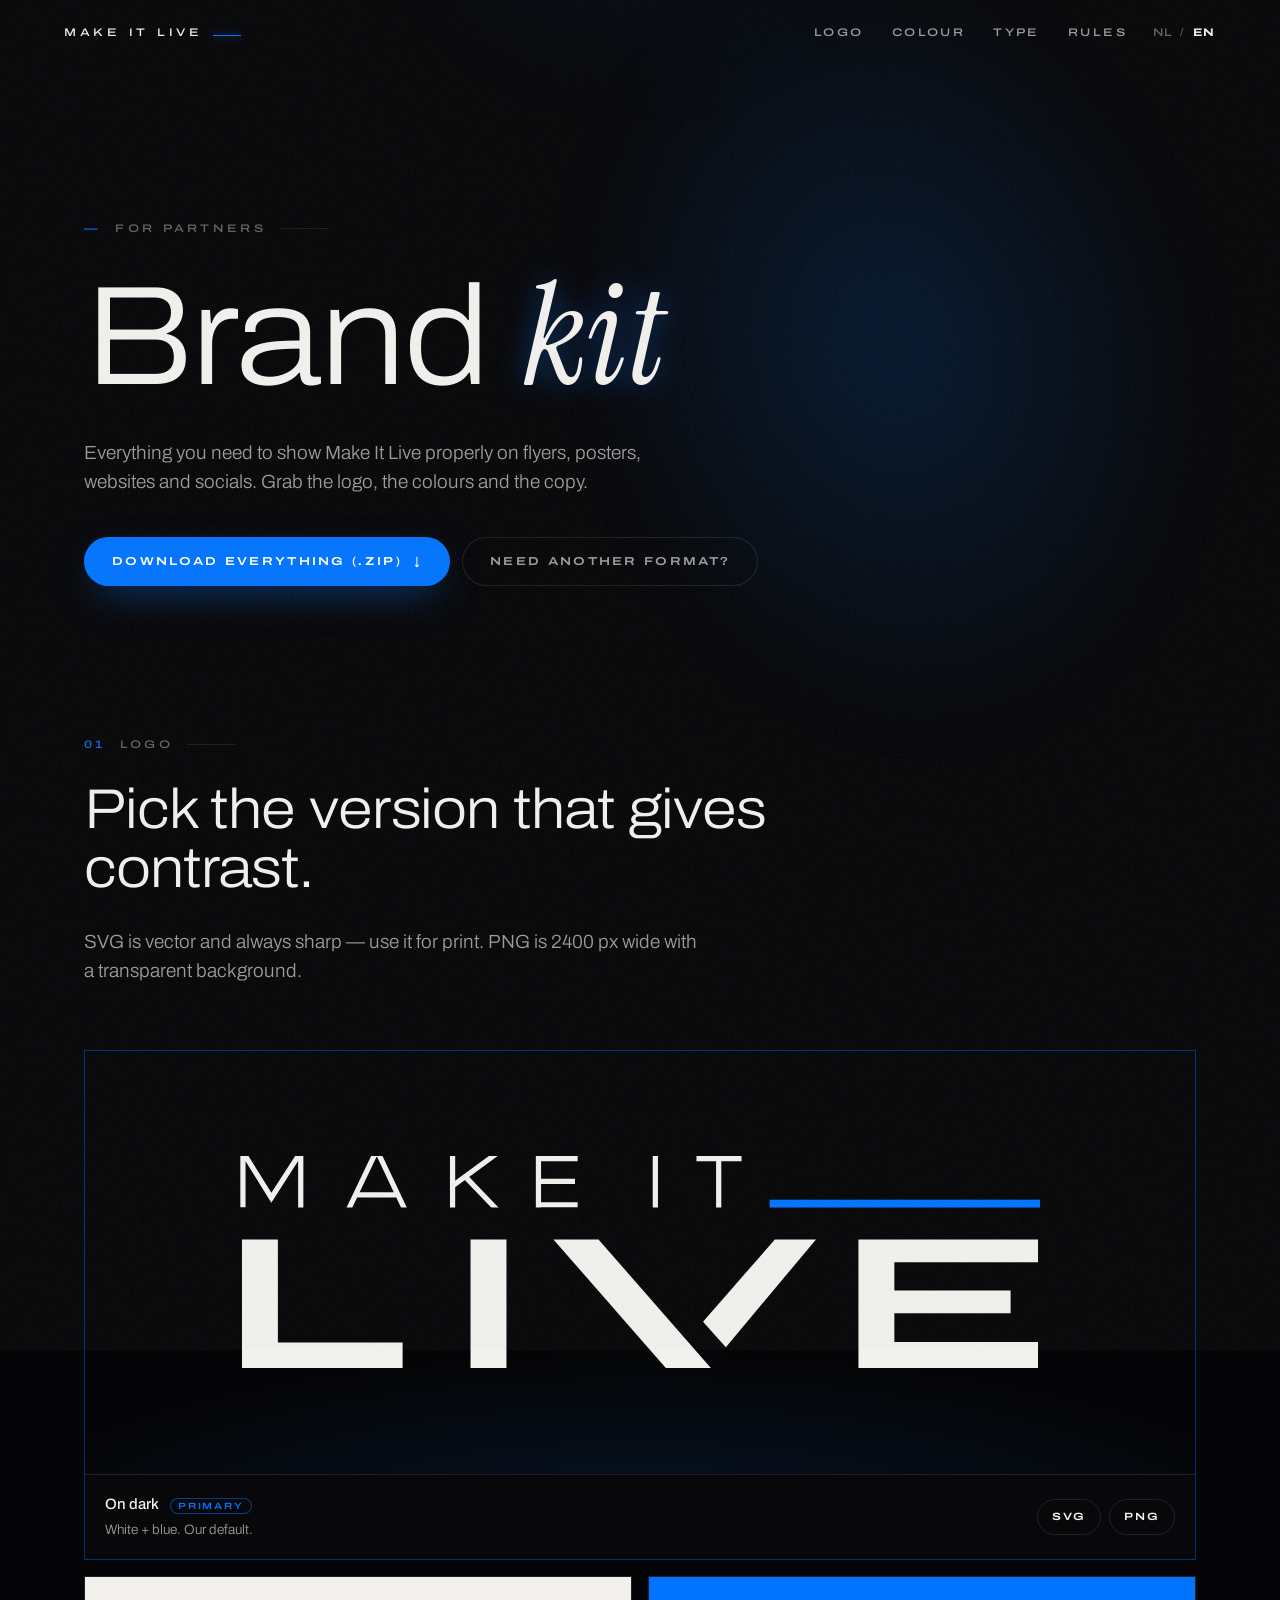
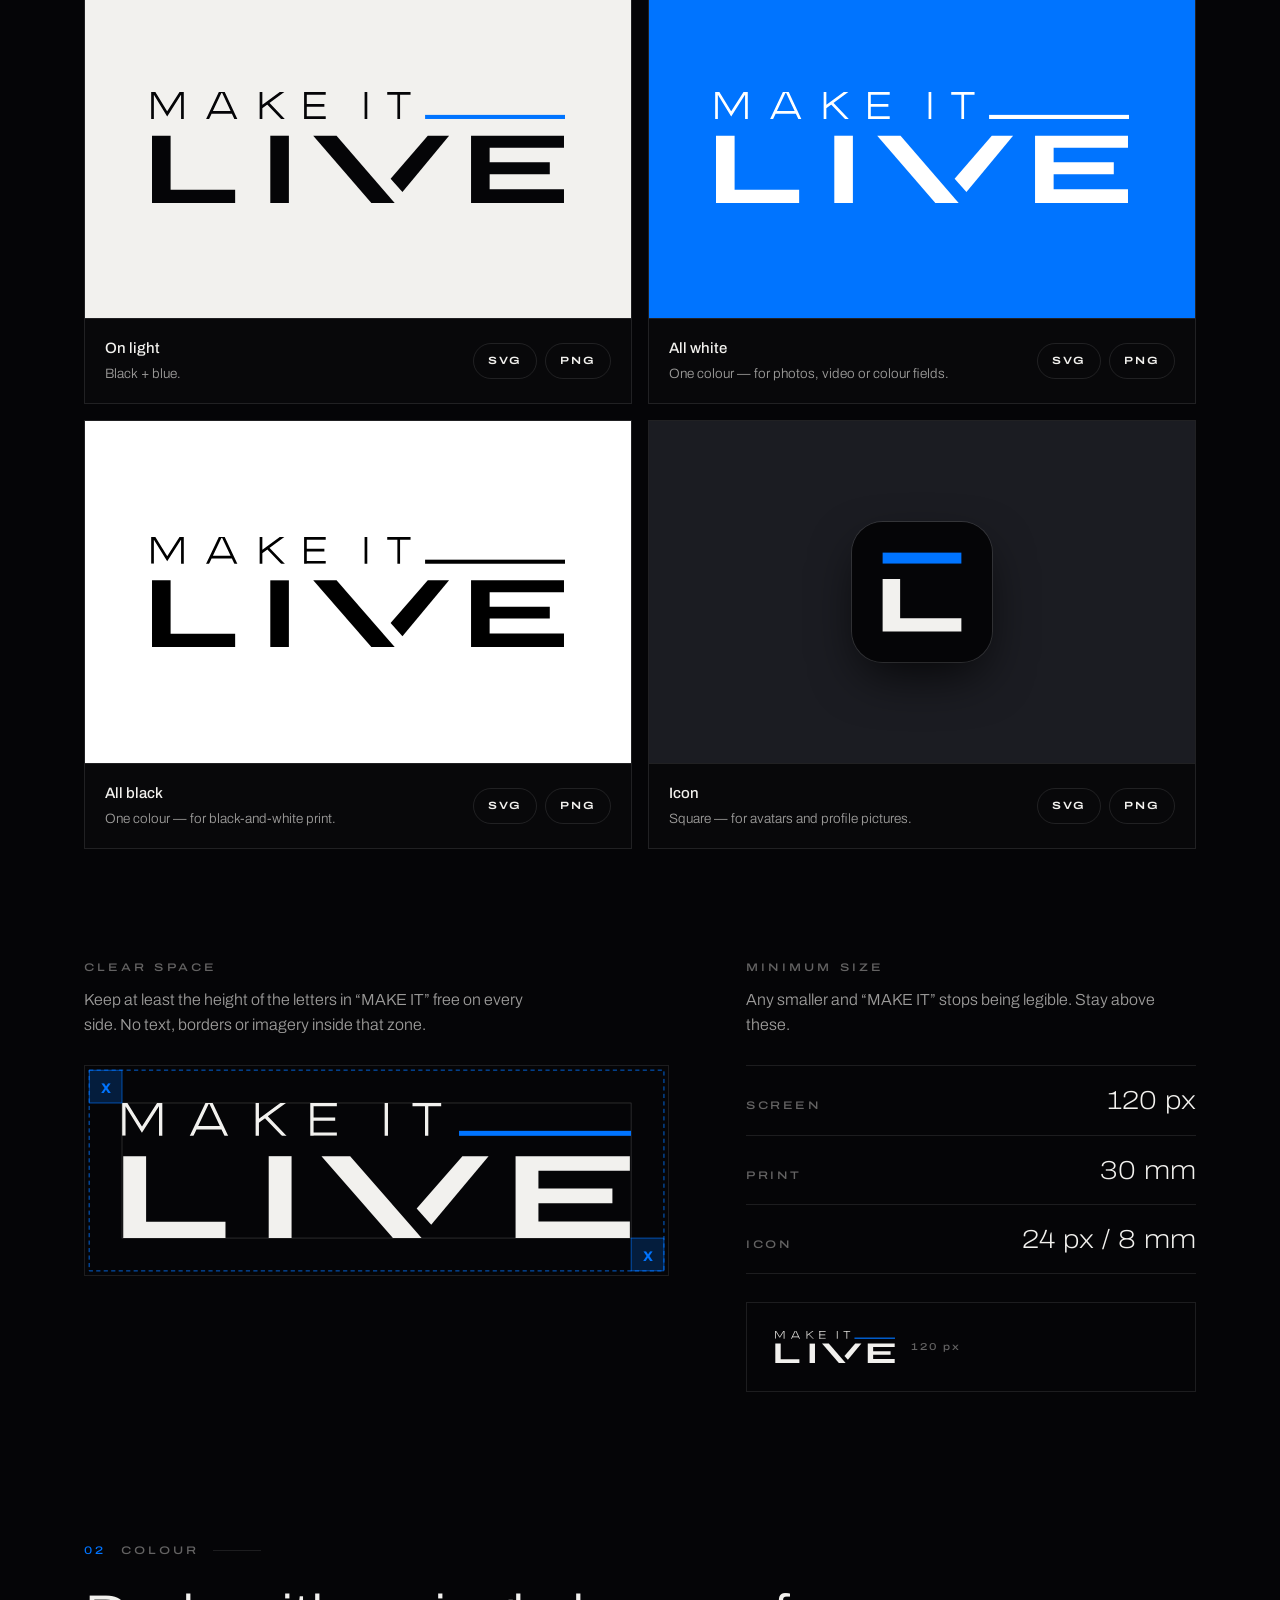
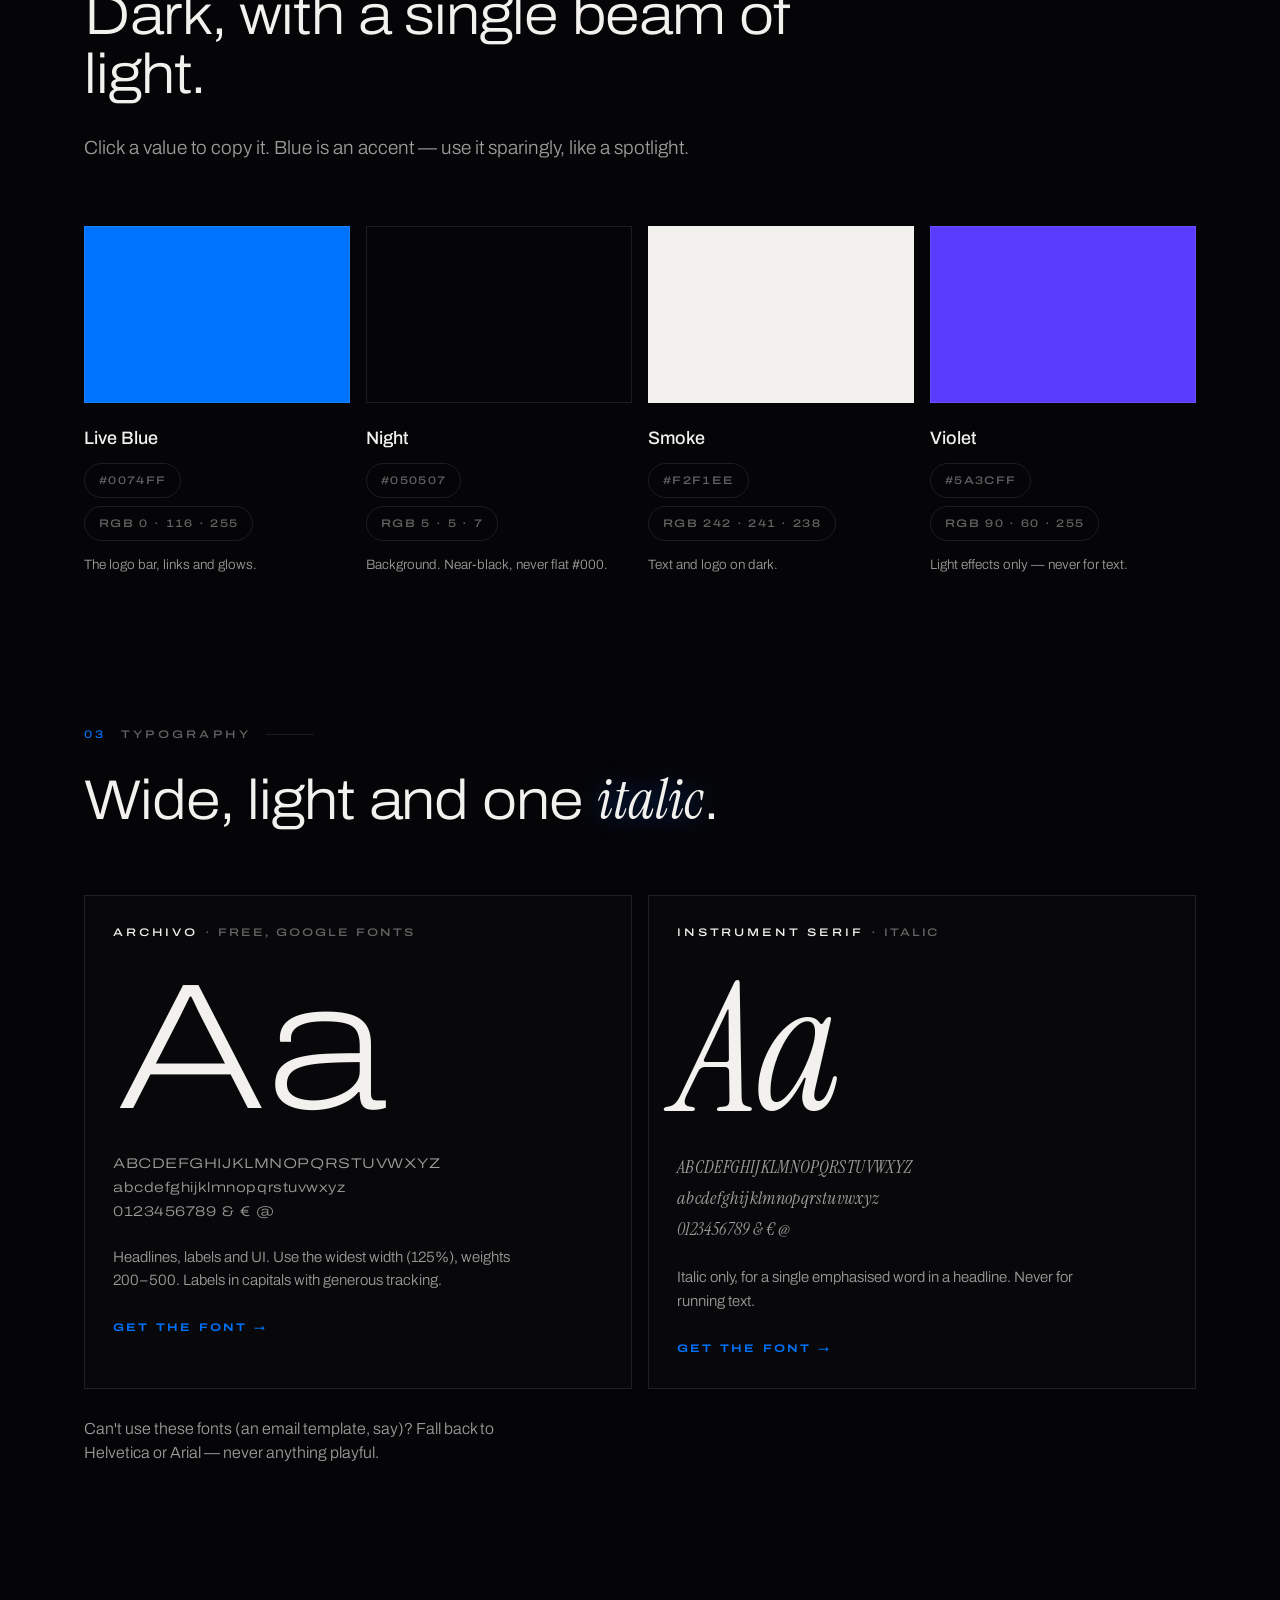
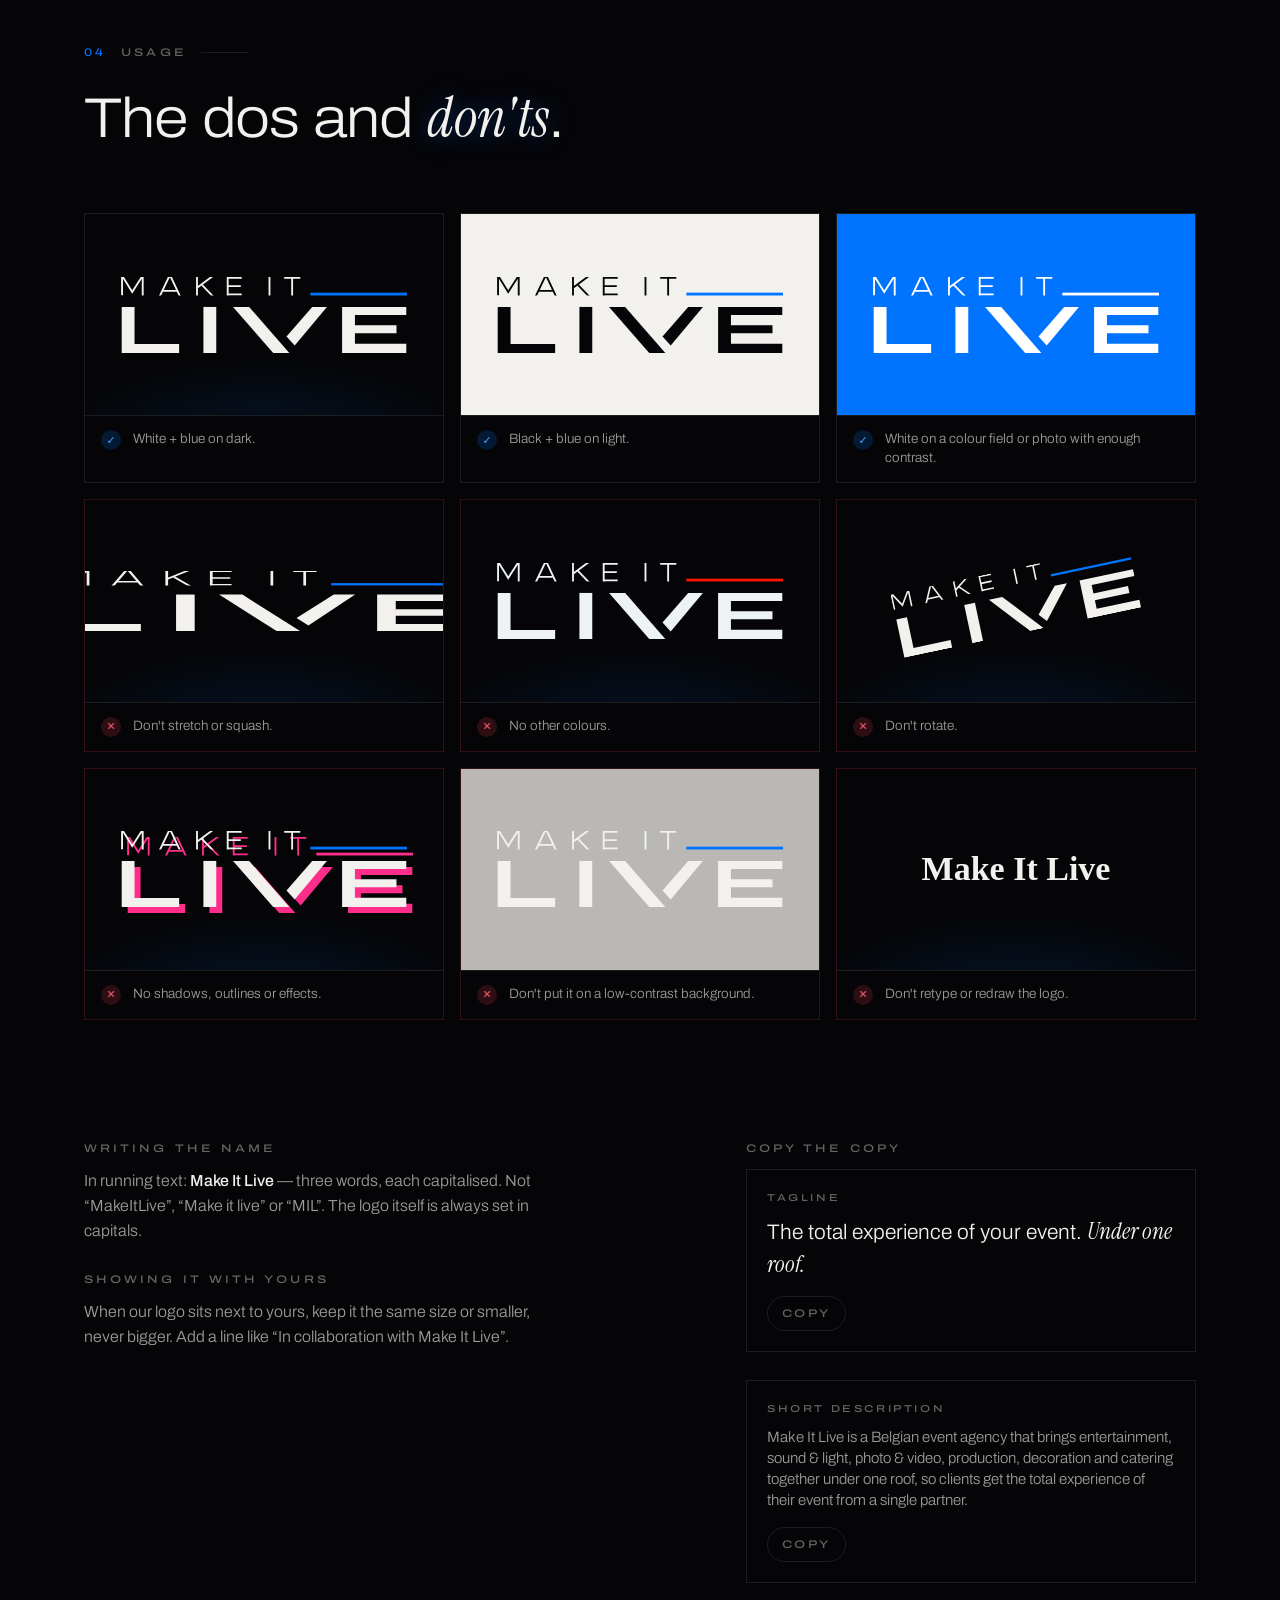
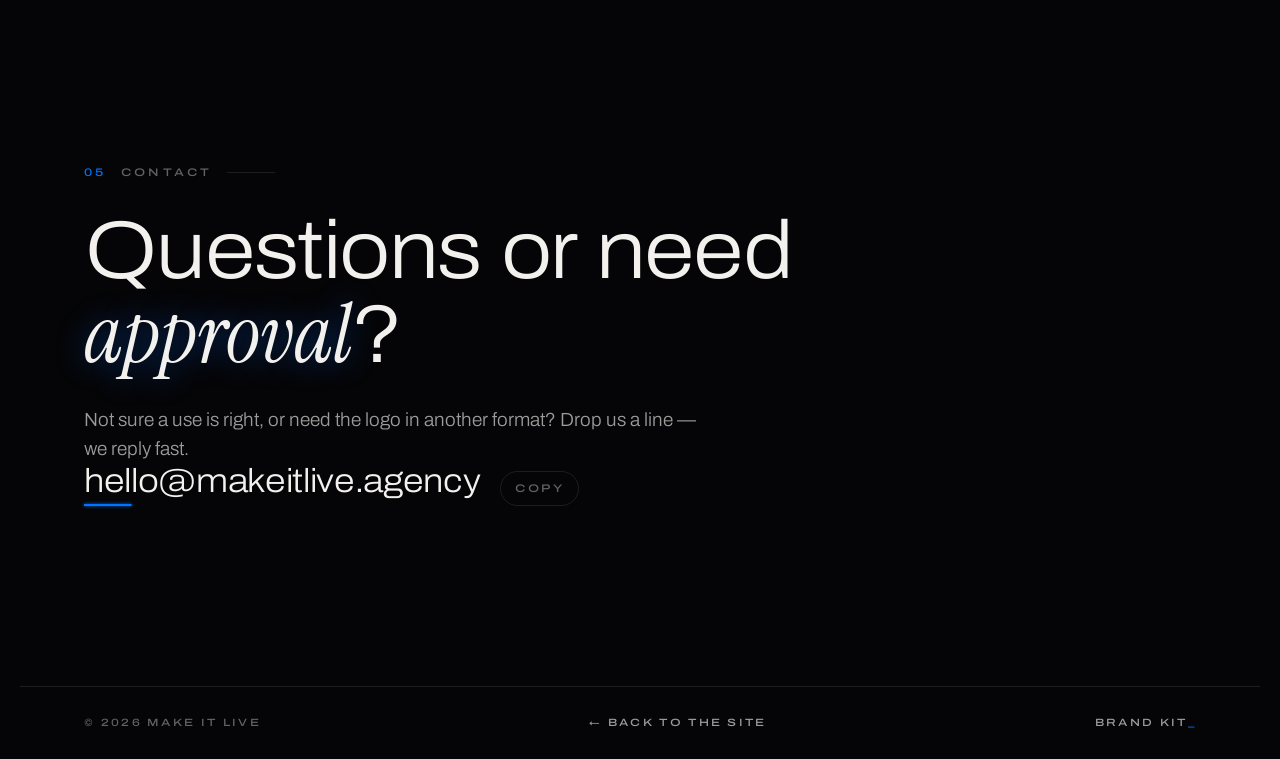
==== commit 13fc0b91: "Redesign: light default + dark mode, new hero/tagline, core services, contact form - Light theme by " ====
--- a/brand-kit.html
+++ b/brand-kit.html
@@ -25,6 +25,7 @@
         else if (!/^nl\b/i.test(navigator.language || '')) lang = 'en';
       } catch (e) {}
       document.documentElement.lang = lang;
+      document.documentElement.dataset.theme = 'dark';
       document.documentElement.classList.add('js');
     })();
   </script>
--- a/styles.css
+++ b/styles.css
@@ -1,24 +1,58 @@
 /* ─────────────────────────────────────────────
    Make It Live — landing
+   Light is the default; dark is `html[data-theme="dark"]`.
    ───────────────────────────────────────────── */
 
 :root {
+  /* light (default) */
+  --bg-rgb: 246, 242, 236;
+  --fg-rgb: 23, 22, 26;
+  --bg: #f6f2ec;
+  --bg-2: #ede7de;
+  --ink: #17161a;
+  --ink-2: rgba(23, 22, 26, 0.7);
+  --ink-3: rgba(23, 22, 26, 0.56);
+  --line: rgba(23, 22, 26, 0.13);
+
+  --blue: #0074ff;
+  --blue-text: #0060d6;    /* small blue text needs the darker blue on light */
+  --blue-btn: #0067e6;
+  --blue-soft: rgba(0, 116, 255, 0.28);
+  --glow: none;
+  --bar-glow: none;
+
+  --blush: #f1d9d1;
+  --sky: #d3e2f8;
+  --lilac: #e0daf6;
+  --sage: #dbe6d6;
+  --sand: #efe2c9;
+
+  --grain: 0.05;
+  --sans: "Archivo", ui-sans-serif, system-ui, -apple-system, "Helvetica Neue", Arial, sans-serif;
+  --serif: "Instrument Serif", "Times New Roman", serif;
+
+  --gutter: clamp(16px, 5vw, 64px);
+  --max: 1240px;
+  --ease: cubic-bezier(0.2, 0.7, 0.1, 1);
+  color-scheme: light;
+}
+
+html[data-theme="dark"] {
+  --bg-rgb: 5, 5, 7;
+  --fg-rgb: 242, 241, 238;
   --bg: #050507;
   --bg-2: #0b0c10;
   --ink: #f2f1ee;
-  --ink-2: rgba(242, 241, 238, 0.62);
-  --ink-3: rgba(242, 241, 238, 0.34);
+  --ink-2: rgba(242, 241, 238, 0.64);
+  --ink-3: rgba(242, 241, 238, 0.4);
   --line: rgba(242, 241, 238, 0.1);
-  --blue: #0074ff;
-  --blue-soft: rgba(0, 116, 255, 0.35);
-  --violet: #5a3cff;
-
-  --sans: "Archivo", ui-sans-serif, system-ui, -apple-system, "Helvetica Neue", Arial, sans-serif;
-  --serif: "Instrument Serif", "Times New Roman", serif;
-
-  --gutter: clamp(16px, 5vw, 64px);
-  --max: 1240px;
-  --ease: cubic-bezier(0.2, 0.7, 0.1, 1);
+
+  --blue-text: #0074ff;
+  --blue-btn: #0074ff;
+  --glow: 0 0 30px rgba(0, 116, 255, 0.45);
+  --bar-glow: 0 0 10px #0074ff;
+  --grain: 0.07;
+  color-scheme: dark;
 }
 
 *, *::before, *::after { box-sizing: border-box; }
@@ -39,6 +73,7 @@
   line-height: 1.55;
   -webkit-font-smoothing: antialiased;
   overflow-x: hidden;
+  transition: background-color 0.5s, color 0.5s;
 }
 
 ::selection { background: var(--blue); color: #fff; }
@@ -47,7 +82,7 @@
 button { font: inherit; color: inherit; background: none; border: 0; padding: 0; cursor: pointer; }
 em { font-family: var(--serif); font-style: italic; font-weight: 400; letter-spacing: 0; }
 
-:focus-visible { outline: 1px solid var(--blue); outline-offset: 4px; }
+:focus-visible { outline: 2px solid var(--blue); outline-offset: 4px; }
 
 .sr-only {
   position: absolute; width: 1px; height: 1px; padding: 0; margin: -1px;
@@ -57,13 +92,20 @@
 /* ── Language switching ─────────────────────── */
 html[lang="nl"] [data-l="en"],
 html[lang="en"] [data-l="nl"] { display: none !important; }
+
+/* ── Drafts: injected from partials/drafts.html only with ?preview ── */
+.draft-tag {
+  display: inline-block; margin-left: 12px; padding: 3px 9px; border-radius: 999px;
+  font-size: 9px; font-weight: 700; font-stretch: 125%; letter-spacing: 0.2em; text-transform: uppercase;
+  color: #8a5a00; background: #ffe7a8;
+}
 
 /* ── Atmosphere: grain + cursor spotlight ────── */
 .grain {
   position: fixed; inset: -50%;
   width: 200%; height: 200%;
   pointer-events: none; z-index: 50;
-  opacity: 0.07;
+  opacity: var(--grain);
   background-image: url("data:image/svg+xml,%3Csvg xmlns='http://www.w3.org/2000/svg' width='220' height='220'%3E%3Cfilter id='n'%3E%3CfeTurbulence type='fractalNoise' baseFrequency='.85' numOctaves='3' stitchTiles='stitch'/%3E%3C/filter%3E%3Crect width='100%25' height='100%25' filter='url(%23n)'/%3E%3C/svg%3E");
   animation: grain 0.9s steps(6) infinite;
 }
@@ -78,8 +120,7 @@
 
 .spot {
   position: fixed; inset: 0; z-index: 0; pointer-events: none;
-  background: radial-gradient(520px circle at var(--mx, 50%) var(--my, -20%), rgba(0, 116, 255, 0.09), transparent 60%);
-  transition: opacity 0.6s;
+  background: radial-gradient(520px circle at var(--mx, 50%) var(--my, -20%), rgba(0, 116, 255, 0.08), transparent 60%);
 }
 @media (hover: none) { .spot { display: none; } }
 
@@ -95,10 +136,16 @@
   border-bottom: 1px solid transparent;
 }
 .nav.scrolled {
-  background: rgba(5, 5, 7, 0.6);
+  background: rgba(var(--bg-rgb), 0.72);
   -webkit-backdrop-filter: blur(14px) saturate(140%);
   backdrop-filter: blur(14px) saturate(140%);
   border-bottom-color: var(--line);
+}
+/* over a dark hero video the nav switches to light text until you scroll */
+.nav.on-video:not(.scrolled) {
+  --ink: #f2f1ee; --ink-2: rgba(242, 241, 238, 0.8); --ink-3: rgba(242, 241, 238, 0.6);
+  --fg-rgb: 242, 241, 238; --line: rgba(242, 241, 238, 0.25);
+  color: var(--ink);
 }
 .nav-mark {
   display: inline-flex; align-items: baseline; gap: 10px;
@@ -108,7 +155,7 @@
   transition: opacity 0.5s, transform 0.5s var(--ease);
 }
 .nav.scrolled .nav-mark, .no-hero-logo .nav-mark { opacity: 1; transform: none; }
-.nav-mark-bar { width: 28px; height: 1.5px; background: var(--blue); box-shadow: 0 0 10px var(--blue); }
+.nav-mark-bar { width: 28px; height: 1.5px; background: var(--blue); box-shadow: var(--bar-glow); }
 
 .nav-links {
   margin-left: auto; display: flex; gap: 28px;
@@ -124,6 +171,15 @@
 }
 .nav-links a:hover::after { transform: scaleX(1); }
 
+.nav-cta {
+  padding: 9px 16px; border-radius: 999px;
+  background: var(--ink); color: var(--bg);
+  font-size: 10.5px; font-weight: 600; font-stretch: 125%; letter-spacing: 0.18em; text-transform: uppercase;
+  white-space: nowrap; transition: transform 0.3s var(--ease), background 0.3s;
+}
+.nav-cta:hover { background: var(--blue-btn); color: #fff; transform: translateY(-1px); }
+.nav.on-video:not(.scrolled) .nav-cta { background: #f2f1ee; color: #050507; }
+
 .lang {
   display: flex; align-items: center; gap: 6px;
   font-size: 11px; font-weight: 500; font-stretch: 125%; letter-spacing: 0.18em;
@@ -132,24 +188,91 @@
 .lang button { color: var(--ink-3); padding: 6px 2px; transition: color 0.3s; }
 .lang button:hover { color: var(--ink); }
 html[lang="nl"] .lang [data-set-lang="nl"],
-html[lang="en"] .lang [data-set-lang="en"] { color: var(--ink); text-shadow: 0 0 12px var(--blue-soft); }
-
-@media (max-width: 720px) {
-  .nav-links { display: none; }
-  .lang { margin-left: auto; }
-}
+html[lang="en"] .lang [data-set-lang="en"] { color: var(--ink); font-weight: 700; }
+
+.theme-toggle {
+  position: relative; width: 34px; height: 34px; border-radius: 50%;
+  display: grid; place-items: center;
+  color: var(--ink-2); box-shadow: inset 0 0 0 1px var(--line);
+  transition: color 0.3s, box-shadow 0.3s;
+}
+.theme-toggle:hover { color: var(--ink); box-shadow: inset 0 0 0 1px var(--ink-3); }
+.theme-toggle svg { width: 16px; height: 16px; fill: none; stroke: currentColor; stroke-width: 1.6; stroke-linecap: round; stroke-linejoin: round; }
+.theme-toggle .i-sun { display: none; }
+html[data-theme="dark"] .theme-toggle .i-sun { display: block; }
+html[data-theme="dark"] .theme-toggle .i-moon { display: none; }
+
+@media (max-width: 860px) { .nav-links { display: none; } .lang { margin-left: auto; } }
+.nav-mark { white-space: nowrap; }
+@media (max-width: 560px) { .nav { gap: 14px; } .nav-mark-bar { display: none; } .nav-mark { letter-spacing: 0.22em; } }
+@media (max-width: 420px) { .nav { gap: 10px; } .nav-cta { padding: 8px 12px; letter-spacing: 0.12em; } .lang { letter-spacing: 0.1em; } }
+
+/* ── Buttons ─────────────────────────────────── */
+.btn {
+  display: inline-flex; align-items: center; gap: 12px;
+  padding: 16px 28px; border-radius: 999px;
+  background: var(--blue-btn); color: #fff;
+  font-size: 11.5px; font-weight: 600; font-stretch: 125%; letter-spacing: 0.2em; text-transform: uppercase;
+  box-shadow: 0 14px 40px -14px rgba(0, 103, 230, 0.7);
+  transition: transform 0.4s var(--ease), box-shadow 0.4s, background 0.3s;
+  border: 0; cursor: pointer;
+}
+.btn:hover { transform: translateY(-2px); box-shadow: 0 20px 50px -12px rgba(0, 103, 230, 0.9); }
+.btn-ghost { background: transparent; color: var(--ink-2); box-shadow: inset 0 0 0 1px var(--line); }
+.btn-ghost:hover { color: var(--ink); box-shadow: inset 0 0 0 1px var(--ink-3); transform: none; }
+.btn-lg { padding: 20px 34px; font-size: 12.5px; text-align: center; justify-content: center; text-wrap: balance; }
+@media (max-width: 520px) { .btn-lg { padding: 18px 24px; letter-spacing: 0.14em; font-size: 11.5px; } }
+.btn[disabled] { opacity: 0.6; cursor: progress; transform: none; }
 
 /* ── Hero ────────────────────────────────────── */
 .hero {
   position: relative;
   min-height: 100vh; min-height: 100svh;
   display: flex; flex-direction: column; align-items: center; justify-content: center;
-  padding: 120px var(--gutter) 110px;
+  padding: 110px var(--gutter) 90px;
   overflow: hidden;
   isolation: isolate;
-}
+  text-align: center;
+}
+
+.hero-video {
+  position: absolute; inset: 0; z-index: -3;
+  width: 100%; height: 100%; object-fit: cover;
+  opacity: 0; transition: opacity 1.2s;
+}
+.hero.has-video .hero-video { opacity: 1; }
+.hero.has-video::before { /* keeps text readable on any footage */
+  content: ""; position: absolute; inset: 0; z-index: -2; pointer-events: none;
+  background:
+    linear-gradient(to bottom, rgba(5, 5, 7, 0.55), rgba(5, 5, 7, 0.28) 38%, rgba(5, 5, 7, 0.78)),
+    radial-gradient(70% 60% at 50% 50%, rgba(5, 5, 7, 0.35), transparent);
+}
+.hero.has-video {
+  --ink: #f2f1ee; --ink-2: rgba(242, 241, 238, 0.86); --ink-3: rgba(242, 241, 238, 0.64);
+  --fg-rgb: 242, 241, 238; --line: rgba(242, 241, 238, 0.28);
+  --glow: 0 0 30px rgba(0, 116, 255, 0.6);
+  color: var(--ink);
+}
+.hero.has-video .stage { display: none; }
 
 .stage { position: absolute; inset: 0; z-index: -1; pointer-events: none; }
+
+/* light: soft pastel aurora */
+.aurora span {
+  position: absolute; border-radius: 50%; filter: blur(70px); opacity: 0.95;
+  animation: drift 18s ease-in-out infinite alternate;
+}
+.au1 { width: 52vmax; height: 52vmax; left: -14vmax; top: -16vmax; background: var(--blush); }
+.au2 { width: 48vmax; height: 48vmax; right: -14vmax; top: -8vmax; background: var(--sky); animation-duration: 22s; animation-delay: -6s; }
+.au3 { width: 44vmax; height: 44vmax; left: 22vw; bottom: -26vmax; background: var(--lilac); animation-duration: 26s; animation-delay: -11s; }
+.au4 { width: 30vmax; height: 30vmax; right: 8vw; bottom: -12vmax; background: var(--sage); opacity: 0.7; animation-duration: 20s; animation-delay: -3s; }
+@keyframes drift { from { transform: translate(-3vmax, 2vmax) scale(1); } to { transform: translate(4vmax, -3vmax) scale(1.12); } }
+
+/* dark: club beams */
+.beam, .haze { display: none; }
+html[data-theme="dark"] .aurora { display: none; }
+html[data-theme="dark"] .beam { display: block; }
+html[data-theme="dark"] .haze { display: block; }
 .beam {
   position: absolute; top: -10%;
   width: 46vmax; height: 130vh;
@@ -181,13 +304,13 @@
 }
 @keyframes haze { from { transform: translateX(-3%) scale(1); } to { transform: translateX(3%) scale(1.08); } }
 
-.hero::after { /* vignette */
+html[data-theme="dark"] .hero:not(.has-video)::after { /* vignette */
   content: ""; position: absolute; inset: 0; z-index: -1; pointer-events: none;
   background: radial-gradient(120% 90% at 50% 40%, transparent 40%, rgba(0, 0, 0, 0.85) 100%);
 }
 
 .logo {
-  width: min(86vw, 880px); height: auto;
+  width: min(70vw, 440px); height: auto;
   color: var(--ink);
   overflow: visible;
 }
@@ -195,9 +318,10 @@
   fill: var(--blue);
   transform-box: fill-box; transform-origin: 0 50%;
   transform: scaleX(0);
-  filter: drop-shadow(0 0 14px rgba(0, 116, 255, 0.9)) drop-shadow(0 0 40px rgba(0, 116, 255, 0.5));
   animation: bar-in 1.4s 0.35s var(--ease) forwards, bar-pulse 4.5s 2.2s ease-in-out infinite;
 }
+html[data-theme="dark"] .logo-bar,
+.hero.has-video .logo-bar { filter: drop-shadow(0 0 14px rgba(0, 116, 255, 0.9)) drop-shadow(0 0 40px rgba(0, 116, 255, 0.5)); }
 @keyframes bar-in { to { transform: scaleX(1); } }
 @keyframes bar-pulse {
   0%, 100% { opacity: 1; }
@@ -214,52 +338,43 @@
 .lt3 { animation-delay: 1.35s; }
 .lt4 { animation-delay: 1.6s; }
 @keyframes flicker-on {
-  0% { opacity: 0; }
-  8% { opacity: 0.9; }
-  12% { opacity: 0.1; }
-  22% { opacity: 1; }
-  28% { opacity: 0.3; }
-  36% { opacity: 1; }
-  100% { opacity: 1; }
+  0% { opacity: 0; } 8% { opacity: 0.9; } 12% { opacity: 0.1; } 22% { opacity: 1; }
+  28% { opacity: 0.3; } 36% { opacity: 1; } 100% { opacity: 1; }
 }
 @keyframes fade-in { to { opacity: 1; } }
 
-.hero-tag {
-  margin: clamp(28px, 5vh, 48px) 0 0;
-  font-size: clamp(18px, 2.3vw, 26px);
-  font-weight: 300; letter-spacing: 0.01em;
+.hero-title {
+  margin: clamp(26px, 5vh, 48px) 0 0;
+  font-size: clamp(40px, 8.2vw, 112px);
+  line-height: 0.98; font-weight: 300; font-stretch: 112%;
+  letter-spacing: -0.03em;
+  opacity: 0; animation: rise 1.2s 1.9s var(--ease) forwards;
+}
+.hero-title span { display: block; }
+.hero-title em { text-shadow: var(--glow); padding-right: 0.04em; }
+
+.hero-lines {
+  margin: clamp(22px, 3.5vh, 36px) 0 0;
+  display: flex; flex-direction: column; gap: 8px; align-items: center;
+  font-size: clamp(11px, 1.15vw, 13.5px); font-weight: 500; font-stretch: 125%;
+  letter-spacing: 0.16em; text-transform: uppercase;
   color: var(--ink-2);
-  text-align: center;
-  opacity: 0; animation: rise 1.2s 2.1s var(--ease) forwards;
-}
-.hero-tag em { color: var(--ink); font-size: 1.12em; }
-
-.status {
-  margin: 22px 0 0;
-  display: inline-flex; flex-wrap: wrap; justify-content: center; align-items: center; gap: 10px;
-  padding: 9px 16px;
-  border: 1px solid var(--line); border-radius: 999px;
-  background: rgba(255, 255, 255, 0.02);
-  font-size: 10.5px; font-weight: 500; font-stretch: 125%;
-  letter-spacing: 0.24em; text-transform: uppercase;
-  color: var(--ink-2);
-  opacity: 0; animation: rise 1.2s 2.4s var(--ease) forwards;
-}
-.status-dot {
-  width: 7px; height: 7px; border-radius: 50%;
-  background: var(--blue); box-shadow: 0 0 0 0 var(--blue-soft), 0 0 10px var(--blue);
-  animation: live 1.8s ease-out infinite;
-}
-.status-sep { color: var(--ink-3); }
-@keyframes live {
-  0% { box-shadow: 0 0 0 0 rgba(0, 116, 255, 0.6), 0 0 10px var(--blue); }
-  100% { box-shadow: 0 0 0 10px rgba(0, 116, 255, 0), 0 0 10px var(--blue); }
-}
+  opacity: 0; animation: rise 1.2s 2.15s var(--ease) forwards;
+}
+.hero-lines span { text-wrap: balance; }
+.hero-lines span:first-child { color: var(--ink); }
+
+.hero .btn-lg { margin-top: clamp(28px, 5vh, 46px); opacity: 0; animation: rise 1.2s 2.4s var(--ease) forwards; }
+.hero-note {
+  margin: 14px 0 0; font-size: 12.5px; color: var(--ink-3);
+  opacity: 0; animation: rise 1.2s 2.6s var(--ease) forwards;
+}
+
 @keyframes rise { from { opacity: 0; transform: translateY(12px); } to { opacity: 1; transform: none; } }
 
 .scroll-cue {
-  position: absolute; bottom: 34px; left: 50%; transform: translateX(-50%);
-  width: 1px; height: 56px; overflow: hidden;
+  position: absolute; bottom: 26px; left: 50%; transform: translateX(-50%);
+  width: 1px; height: 46px; overflow: hidden;
   background: var(--line);
   opacity: 0; animation: fade-in 1s 3s forwards;
 }
@@ -269,8 +384,9 @@
   animation: drip 2.2s ease-in-out infinite;
 }
 @keyframes drip { to { top: 110%; } }
-
-/* ── Marquee ─────────────────────────────────── */
+@media (max-height: 700px) { .scroll-cue { display: none; } }
+
+/* ── Marquees (specialties + references) ─────── */
 .marquee {
   position: relative; overflow: hidden;
   border-top: 1px solid var(--line); border-bottom: 1px solid var(--line);
@@ -287,17 +403,26 @@
   color: var(--ink-3);
 }
 .marquee-track span { white-space: nowrap; transition: color 0.4s; }
+.marquee:hover .marquee-track { animation-play-state: paused; }
 .marquee:hover .marquee-track span { color: var(--ink-2); }
-.marquee-track i {
-  display: block; width: 36px; height: 3px; background: var(--blue);
-  box-shadow: 0 0 12px var(--blue); flex: none;
-}
+.marquee-track i { display: block; width: 36px; height: 3px; background: var(--blue); box-shadow: var(--bar-glow); flex: none; }
 @keyframes marquee { to { transform: translateX(calc(-50% - 20px)); } }
+
+.refs-wrap { padding: clamp(56px, 8vw, 96px) 0 0; }
+.refs-label {
+  max-width: var(--max); margin: 0 auto 22px; padding: 0 var(--gutter);
+  font-size: 11px; font-weight: 500; font-stretch: 125%; letter-spacing: 0.3em; text-transform: uppercase;
+  color: var(--ink-3);
+}
+.refs .marquee-track { gap: 64px; animation-duration: 40s; color: var(--ink-2); font-weight: 600; font-size: clamp(18px, 2.4vw, 28px); letter-spacing: 0.16em; }
+.refs .ph { opacity: 0.35; font-weight: 300; }
+.refs .marquee-track span { color: var(--ink-2); }
+.refs .marquee-track span.ph { color: var(--ink-3); }
 
 /* ── Sections ───────────────────────────────── */
 .section {
   max-width: var(--max); margin: 0 auto;
-  padding: clamp(96px, 14vw, 180px) var(--gutter) 0;
+  padding: clamp(80px, 12vw, 160px) var(--gutter) 0;
 }
 
 .eyebrow {
@@ -307,7 +432,7 @@
   letter-spacing: 0.3em; text-transform: uppercase;
   color: var(--ink-3);
 }
-.eyebrow .idx { color: var(--blue); }
+.eyebrow .idx { color: var(--blue-text); }
 .eyebrow::after { content: ""; flex: 0 0 48px; height: 1px; background: var(--line); }
 
 .statement {
@@ -316,79 +441,90 @@
   line-height: 1.02; font-weight: 300; font-stretch: 112%;
   letter-spacing: -0.02em;
 }
-.statement em { color: var(--ink); text-shadow: 0 0 30px rgba(0, 116, 255, 0.45); }
+.statement em { color: var(--ink); text-shadow: var(--glow); }
 
 .lede {
-  margin: 32px 0 0; max-width: 56ch;
+  margin: 28px 0 0; max-width: 56ch;
   font-size: clamp(16px, 1.5vw, 19px);
   font-weight: 300; color: var(--ink-2);
 }
 
-/* About — disciplines */
-.disciplines {
-  list-style: none; margin: clamp(56px, 8vw, 96px) 0 0; padding: 0;
+/* Services — core */
+.core {
+  margin-top: clamp(44px, 6vw, 72px);
+  display: grid; grid-template-columns: repeat(6, 1fr); gap: 16px;
+}
+.core-card {
+  grid-column: span 2;
+  position: relative; display: flex; flex-direction: column; justify-content: space-between;
+  min-height: clamp(260px, 26vw, 340px); padding: 26px;
+  border-radius: 6px; overflow: hidden;
+  background: var(--card, var(--bg-2));
+  transition: transform 0.6s var(--ease), box-shadow 0.6s;
+}
+.core-card:nth-child(4), .core-card:nth-child(5) { grid-column: span 3; }
+.core-card:nth-child(1) { --card: var(--blush); }
+.core-card:nth-child(2) { --card: var(--sky); }
+.core-card:nth-child(3) { --card: var(--lilac); }
+.core-card:nth-child(4) { --card: var(--sage); }
+.core-card:nth-child(5) { --card: var(--sand); }
+html[data-theme="dark"] .core-card {
+  background: linear-gradient(160deg, rgba(0, 116, 255, 0.16), rgba(90, 60, 255, 0.05) 60%), var(--bg-2);
+  box-shadow: inset 0 0 0 1px var(--line);
+}
+.core-card:hover { transform: translateY(-4px); box-shadow: 0 30px 60px -30px rgba(23, 22, 26, 0.35); }
+html[data-theme="dark"] .core-card:hover { box-shadow: inset 0 0 0 1px rgba(0, 116, 255, 0.5), 0 30px 80px -30px rgba(0, 116, 255, 0.5); }
+.core-ico { width: 44px; height: 44px; fill: none; stroke: var(--ink); stroke-width: 1.5; stroke-linecap: round; stroke-linejoin: round; }
+.core-n { position: absolute; top: 26px; right: 26px; font-size: 10px; font-weight: 500; font-stretch: 125%; letter-spacing: 0.2em; color: var(--ink-3); }
+html:not([data-theme="dark"]) .core-card .core-n { color: rgba(23, 22, 26, 0.6); }
+.core-card h3 {
+  margin: 0 0 8px;
+  font-size: clamp(24px, 2.6vw, 34px); font-weight: 300; font-stretch: 112%; letter-spacing: -0.015em; line-height: 1.05;
+}
+.core-card p { margin: 0; max-width: 34ch; font-size: 15px; font-weight: 400; color: var(--ink-2); }
+html:not([data-theme="dark"]) .core-card p { color: rgba(23, 22, 26, 0.78); }
+
+/* Services — full event support */
+.support {
+  margin-top: 16px; padding: clamp(28px, 4vw, 48px);
+  display: grid; grid-template-columns: 1fr 1.3fr; gap: clamp(24px, 5vw, 72px); align-items: start;
+  border: 1px solid var(--line); border-radius: 6px;
+  background: rgba(var(--fg-rgb), 0.025);
+}
+.support h3 { margin: 0 0 12px; font-size: clamp(26px, 3vw, 40px); font-weight: 300; font-stretch: 112%; letter-spacing: -0.015em; line-height: 1.05; }
+.support p { margin: 0; color: var(--ink-2); font-weight: 300; max-width: 42ch; }
+.support-k { font-size: 10px !important; font-weight: 500 !important; font-stretch: 125%; letter-spacing: 0.3em; text-transform: uppercase; color: var(--blue-text) !important; margin-bottom: 14px !important; }
+.chips { list-style: none; margin: 0; padding: 0; display: flex; flex-wrap: wrap; gap: 8px; }
+.chips li {
+  padding: 8px 15px; border: 1px solid var(--line); border-radius: 999px;
+  font-size: 14px; color: var(--ink); background: rgba(var(--fg-rgb), 0.03);
+}
+
+/* Who for */
+.for {
+  margin-top: clamp(44px, 6vw, 72px);
   display: grid; grid-template-columns: repeat(4, 1fr);
   border-top: 1px solid var(--line);
 }
-.disciplines li {
-  position: relative;
-  padding: 28px 20px 40px 0;
-  border-bottom: 1px solid var(--line);
-  font-size: clamp(15px, 1.4vw, 18px); font-weight: 400;
-  transition: color 0.4s;
-}
-.disciplines li + li { padding-left: 20px; }
-.disciplines li:nth-child(4n + 1) { padding-left: 0; }
-.disciplines li:not(:nth-child(4n))::after {
-  content: ""; position: absolute; right: 0; top: 28px; bottom: 28px; width: 1px; background: var(--line);
-}
-.disciplines .n {
-  display: block; margin-bottom: 18px;
-  font-size: 10px; font-weight: 500; font-stretch: 125%; letter-spacing: 0.2em;
-  color: var(--ink-3); transition: color 0.4s, text-shadow 0.4s;
-}
-.disciplines li:hover .n { color: var(--blue); text-shadow: 0 0 10px var(--blue); }
-
-@media (max-width: 860px) {
-  .disciplines { grid-template-columns: repeat(2, 1fr); }
-  .disciplines li:nth-child(4n + 1) { padding-left: 20px; }
-  .disciplines li:nth-child(2n + 1) { padding-left: 0; }
-  .disciplines li:not(:nth-child(4n))::after { display: none; }
-  .disciplines li:nth-child(2n + 1)::after { display: block; }
-}
-
-/* Cases — placeholders */
-.ghosts {
-  display: grid; grid-template-columns: repeat(3, 1fr); gap: 16px;
-}
-.ghost {
-  position: relative; aspect-ratio: 4 / 5; overflow: hidden;
-  border: 1px solid var(--line);
-  background:
-    radial-gradient(80% 60% at 50% 110%, rgba(0, 116, 255, 0.12), transparent 70%),
-    var(--bg-2);
-  display: flex; flex-direction: column; justify-content: space-between;
-  padding: 20px;
-}
-.ghost::before { /* slow light passing over the empty stage */
-  content: ""; position: absolute; inset: -40%;
-  background: linear-gradient(115deg, transparent 42%, rgba(255, 255, 255, 0.05) 50%, transparent 58%);
-  animation: pass 7s ease-in-out infinite;
-}
-.ghost:nth-child(2)::before { animation-delay: 1.4s; }
-.ghost:nth-child(3)::before { animation-delay: 2.8s; }
-@keyframes pass { from { transform: translateX(-40%); } to { transform: translateX(40%); } }
-.ghost-n {
-  font-size: 10px; font-weight: 500; font-stretch: 125%; letter-spacing: 0.24em; color: var(--ink-3);
-}
-.ghost-t {
-  font-family: var(--serif); font-style: italic;
-  font-size: clamp(22px, 2.4vw, 30px); color: var(--ink-3);
-}
-@media (max-width: 720px) {
-  .ghosts { grid-template-columns: 1fr 1fr; }
-  .ghost:nth-child(3) { display: none; }
-}
+.for-item { position: relative; padding: 28px 22px 44px 0; border-bottom: 1px solid var(--line); }
+.for-item + .for-item { padding-left: 22px; }
+.for-item:not(:last-child)::after { content: ""; position: absolute; right: 0; top: 28px; bottom: 28px; width: 1px; background: var(--line); }
+.for-item h3 {
+  margin: 0 0 12px; font-size: clamp(24px, 2.8vw, 36px); font-weight: 300; font-stretch: 112%; letter-spacing: -0.015em;
+  transition: color 0.3s;
+}
+.for-item:hover h3 { color: var(--blue-text); }
+.for-item p { margin: 0; font-size: 15px; font-weight: 300; color: var(--ink-2); max-width: 30ch; }
+
+/* Testimonials (draft) */
+.quotes { margin-top: clamp(40px, 6vw, 64px); display: grid; grid-template-columns: repeat(3, 1fr); gap: 16px; }
+.quote {
+  margin: 0; padding: 28px; display: flex; flex-direction: column; gap: 22px; justify-content: space-between;
+  border: 1px solid var(--line); border-radius: 6px; background: rgba(var(--fg-rgb), 0.03);
+}
+.quote blockquote { margin: 0; font-family: var(--serif); font-size: clamp(21px, 2vw, 26px); line-height: 1.25; }
+.quote blockquote::before { content: "“"; display: block; font-size: 64px; line-height: 0.6; color: var(--blue-text); margin-bottom: 8px; }
+.quote figcaption { font-size: 12px; font-weight: 500; font-stretch: 125%; letter-spacing: 0.14em; text-transform: uppercase; color: var(--ink-3); }
 
 /* Join — tracks */
 .tracks {
@@ -399,41 +535,25 @@
   position: relative;
   display: flex; flex-direction: column;
   padding: 28px 24px 24px;
-  border: 1px solid var(--line);
-  background: linear-gradient(180deg, rgba(255, 255, 255, 0.025), transparent 60%);
+  border: 1px solid var(--line); border-radius: 6px;
+  background: linear-gradient(180deg, rgba(var(--fg-rgb), 0.035), transparent 60%);
   transition: border-color 0.5s, transform 0.5s var(--ease), box-shadow 0.5s;
 }
-.track:hover {
-  border-color: rgba(0, 116, 255, 0.5);
-  box-shadow: 0 0 0 1px rgba(0, 116, 255, 0.15), 0 30px 80px -30px rgba(0, 116, 255, 0.45);
-}
-.track-k {
-  margin: 0; font-size: 10px; font-weight: 500; font-stretch: 125%;
-  letter-spacing: 0.3em; text-transform: uppercase; color: var(--ink-3);
-}
+.track:hover { border-color: rgba(0, 116, 255, 0.5); box-shadow: 0 30px 80px -40px rgba(0, 116, 255, 0.5); }
+.track-k { margin: 0; font-size: 10px; font-weight: 500; font-stretch: 125%; letter-spacing: 0.3em; text-transform: uppercase; color: var(--ink-3); }
 .track h3 {
   margin: 6px 0 18px;
-  font-size: clamp(24px, 2.4vw, 32px); font-weight: 700; font-stretch: 125%;
-  white-space: nowrap;
+  font-size: clamp(24px, 2.4vw, 32px); font-weight: 700; font-stretch: 125%; white-space: nowrap;
   letter-spacing: 0.02em; text-transform: uppercase;
 }
 .track p:not(.track-k):not(.track-pay) { margin: 0; color: var(--ink-2); font-weight: 300; }
 .track-pay {
   margin: 24px 0 28px; padding-top: 16px; border-top: 1px solid var(--line);
-  font-family: var(--serif); font-style: italic; font-size: 19px; line-height: 1.3;
-  color: var(--ink);
-}
-.track-cta {
-  margin-top: auto;
-  font-size: 11px; font-weight: 600; font-stretch: 125%; letter-spacing: 0.2em; text-transform: uppercase;
-  color: var(--blue);
-}
-.track-cta:hover { text-shadow: 0 0 12px var(--blue); }
-.track-core::before {
-  content: ""; position: absolute; top: -1px; left: -1px; width: 48px; height: 2px;
-  background: var(--blue); box-shadow: 0 0 12px var(--blue);
-}
-@media (max-width: 860px) { .tracks { grid-template-columns: 1fr; } }
+  font-family: var(--serif); font-style: italic; font-size: 19px; line-height: 1.3; color: var(--ink);
+}
+.track-cta { margin-top: auto; font-size: 11px; font-weight: 600; font-stretch: 125%; letter-spacing: 0.2em; text-transform: uppercase; color: var(--blue-text); }
+.track-cta:hover { text-decoration: underline; text-underline-offset: 4px; }
+.track-core::before { content: ""; position: absolute; top: -1px; left: -1px; width: 48px; height: 2px; background: var(--blue); box-shadow: var(--bar-glow); }
 
 /* Join — roles */
 .roles-title {
@@ -446,21 +566,17 @@
 .role { border-bottom: 1px solid var(--line); }
 .role summary, .role-other {
   display: grid; grid-template-columns: 56px 1fr auto; align-items: center; gap: 12px;
-  padding: 26px 0;
-  cursor: pointer; list-style: none;
+  padding: 26px 0; cursor: pointer; list-style: none;
 }
 .role summary::-webkit-details-marker { display: none; }
-.role .n {
-  font-size: 10px; font-weight: 500; font-stretch: 125%; letter-spacing: 0.2em; color: var(--ink-3);
-  transition: color 0.3s;
-}
+.role .n { font-size: 10px; font-weight: 500; font-stretch: 125%; letter-spacing: 0.2em; color: var(--ink-3); transition: color 0.3s; }
 .role-name {
   font-size: clamp(22px, 3.2vw, 40px); font-weight: 300; font-stretch: 110%;
   letter-spacing: -0.01em; line-height: 1.1;
   transition: transform 0.5s var(--ease), color 0.3s;
 }
 .role summary:hover .role-name, .role-other:hover .role-name { transform: translateX(10px); }
-.role summary:hover .n, .role[open] .n, .role-other:hover .n { color: var(--blue); }
+.role summary:hover .n, .role[open] .n, .role-other:hover .n { color: var(--blue-text); }
 
 .role-plus { position: relative; width: 18px; height: 18px; }
 .role-plus::before, .role-plus::after {
@@ -477,14 +593,10 @@
 .role-body ul { list-style: none; margin: 0 0 28px; padding: 0; display: flex; flex-wrap: wrap; gap: 8px; }
 .role-body li {
   padding: 7px 14px; border: 1px solid var(--line); border-radius: 999px;
-  font-size: 13.5px; color: var(--ink);
-  background: rgba(255, 255, 255, 0.02);
-}
-.apply, .role-go {
-  font-size: 11px; font-weight: 600; font-stretch: 125%; letter-spacing: 0.2em; text-transform: uppercase;
-  color: var(--blue);
-}
-.apply:hover, .role-other:hover .role-go { text-shadow: 0 0 12px var(--blue); }
+  font-size: 13.5px; color: var(--ink); background: rgba(var(--fg-rgb), 0.03);
+}
+.apply, .role-go { font-size: 11px; font-weight: 600; font-stretch: 125%; letter-spacing: 0.2em; text-transform: uppercase; color: var(--blue-text); }
+.apply:hover, .role-other:hover .role-go { text-decoration: underline; text-underline-offset: 4px; }
 .role-other .role-name { font-family: var(--serif); font-style: italic; font-stretch: 100%; color: var(--ink-2); }
 .role-other:hover .role-name { color: var(--ink); }
 
@@ -496,25 +608,70 @@
 }
 
 /* Contact */
-.contact { padding-bottom: clamp(96px, 14vw, 180px); }
-.mail {
-  margin-top: clamp(40px, 6vw, 64px);
-  display: flex; flex-wrap: wrap; align-items: baseline; gap: 20px 28px;
-}
+.contact { padding-bottom: clamp(80px, 12vw, 160px); scroll-margin-top: 40px; }
+.contact-grid { margin-top: clamp(36px, 5vw, 56px); display: grid; grid-template-columns: 1.5fr 1fr; gap: clamp(32px, 6vw, 96px); align-items: start; }
+
+.form { display: grid; grid-template-columns: 1fr 1fr; gap: 20px 16px; }
+.field { display: flex; flex-direction: column; gap: 8px; min-width: 0; }
+.field-wide, .fieldset { grid-column: 1 / -1; }
+.field > span, .fieldset legend {
+  font-size: 10.5px; font-weight: 500; font-stretch: 125%; letter-spacing: 0.24em; text-transform: uppercase;
+  color: var(--ink-3);
+}
+.field > span i { font-style: normal; color: var(--blue-text); }
+.field input, .field select, .field textarea {
+  width: 100%; padding: 14px 16px;
+  font: inherit; font-size: 16px; color: var(--ink);
+  background: rgba(var(--fg-rgb), 0.04);
+  border: 1px solid var(--line); border-radius: 6px;
+  transition: border-color 0.3s, background 0.3s, box-shadow 0.3s;
+  -webkit-appearance: none; appearance: none;
+}
+.field select {
+  background-image: linear-gradient(45deg, transparent 50%, var(--ink-3) 50%), linear-gradient(135deg, var(--ink-3) 50%, transparent 50%);
+  background-position: calc(100% - 20px) 55%, calc(100% - 14px) 55%; background-size: 6px 6px; background-repeat: no-repeat;
+  padding-right: 40px;
+}
+.field select option { color: #17161a; background: #fff; }
+.field textarea { min-height: 130px; resize: vertical; }
+.field input::placeholder, .field textarea::placeholder { color: var(--ink-3); }
+.field input:hover, .field select:hover, .field textarea:hover { border-color: var(--ink-3); }
+.field input:focus, .field select:focus, .field textarea:focus { outline: none; border-color: var(--blue); box-shadow: 0 0 0 3px var(--blue-soft); }
+.field input:user-invalid, .field select:user-invalid { border-color: #d6344a; }
+.fieldset { border: 0; margin: 0; padding: 0; min-width: 0; }
+.fieldset legend { padding: 0; margin-bottom: 10px; }
+.pills { display: flex; flex-wrap: wrap; gap: 8px; }
+.pill { position: relative; cursor: pointer; }
+.pill input { position: absolute; opacity: 0; inset: 0; cursor: pointer; }
+.pill span {
+  display: inline-block; padding: 9px 16px; border: 1px solid var(--line); border-radius: 999px;
+  font-size: 14px; color: var(--ink-2); background: rgba(var(--fg-rgb), 0.03);
+  transition: color 0.25s, border-color 0.25s, background 0.25s;
+}
+.pill:hover span { border-color: var(--ink-3); color: var(--ink); }
+.pill input:checked + span { background: var(--blue-btn); border-color: var(--blue-btn); color: #fff; }
+.pill input:focus-visible + span { outline: 2px solid var(--blue); outline-offset: 3px; }
+.hp { position: absolute; left: -9999px; width: 1px; height: 1px; overflow: hidden; }
+.form-foot { grid-column: 1 / -1; display: flex; flex-wrap: wrap; align-items: center; gap: 16px 24px; }
+.form-note { margin: 0; font-size: 12.5px; color: var(--ink-3); max-width: 46ch; }
+.form-status { grid-column: 1 / -1; margin: 0; font-size: 15px; min-height: 1.4em; }
+.form-status.ok { color: var(--blue-text); font-weight: 500; }
+.form-status.err { color: #d6344a; }
+.form-status a { text-decoration: underline; text-underline-offset: 3px; }
+
+.contact-side { display: flex; flex-direction: column; gap: 28px; }
+.contact-side h3 { margin: 0 0 10px; font-size: 10.5px; font-weight: 500; font-stretch: 125%; letter-spacing: 0.26em; text-transform: uppercase; color: var(--ink-3); }
+.contact-side p { margin: 0; color: var(--ink-2); font-weight: 300; }
+.mail { display: flex; flex-wrap: wrap; align-items: baseline; gap: 14px 20px; }
 .mail-link {
-  position: relative;
-  font-size: clamp(26px, 5.6vw, 76px); font-weight: 200; font-stretch: 118%;
-  letter-spacing: -0.01em; line-height: 1.1;
-  overflow-wrap: anywhere;
-  transition: text-shadow 0.4s, color 0.4s;
+  position: relative; font-size: clamp(22px, 2.6vw, 34px); font-weight: 300; font-stretch: 112%;
+  letter-spacing: -0.01em; line-height: 1.1; overflow-wrap: anywhere;
 }
 .mail-link::after {
   content: ""; position: absolute; left: 0; bottom: -6px; height: 2px; width: 100%;
-  background: var(--blue); box-shadow: 0 0 14px var(--blue);
-  transform: scaleX(0.12); transform-origin: left;
-  transition: transform 0.7s var(--ease);
-}
-.mail-link:hover { text-shadow: 0 0 28px rgba(0, 116, 255, 0.6); }
+  background: var(--blue); box-shadow: var(--bar-glow);
+  transform: scaleX(0.12); transform-origin: left; transition: transform 0.7s var(--ease);
+}
 .mail-link:hover::after { transform: scaleX(1); }
 
 .copy {
@@ -523,9 +680,28 @@
   transition: color 0.3s, border-color 0.3s;
 }
 .copy:hover { color: var(--ink); border-color: var(--ink-3); }
-.copy-done { display: none; color: var(--blue); }
+.copy-done { display: none; color: var(--blue-text); }
 .copy.done .copy-idle { display: none; }
 .copy.done .copy-done { display: inline; }
+
+@media (max-width: 960px) {
+  .core { grid-template-columns: repeat(2, 1fr); }
+  .core-card, .core-card:nth-child(4), .core-card:nth-child(5) { grid-column: span 1; }
+  .core-card:nth-child(5) { grid-column: 1 / -1; }
+  .support, .contact-grid { grid-template-columns: 1fr; }
+  .for { grid-template-columns: repeat(2, 1fr); }
+  .for-item:nth-child(2n + 1) { padding-left: 0; }
+  .for-item:nth-child(2n)::after { display: none; }
+  .quotes, .tracks { grid-template-columns: 1fr; }
+}
+@media (max-width: 560px) {
+  .core { grid-template-columns: 1fr; }
+  .core-card:nth-child(5) { grid-column: auto; }
+  .form { grid-template-columns: 1fr; }
+  .for { grid-template-columns: 1fr; }
+  .for-item { padding-left: 0 !important; }
+  .for-item::after { display: none; }
+}
 
 /* Footer */
 .foot {
@@ -536,8 +712,9 @@
   font-size: 10.5px; font-weight: 500; font-stretch: 125%; letter-spacing: 0.22em; text-transform: uppercase;
   color: var(--ink-3);
 }
+.foot a:hover { color: var(--ink); }
 .foot-stage { color: var(--ink-2); }
-.blink { color: var(--blue); animation: blink 1.1s steps(1) infinite; }
+.blink { color: var(--blue-text); animation: blink 1.1s steps(1) infinite; }
 @keyframes blink { 50% { opacity: 0; } }
 
 /* ── Scroll reveal (only when JS is running) ─── */
--- a/brand-kit.css
+++ b/brand-kit.css
@@ -14,21 +14,6 @@
 }
 .bk-hero .statement { font-size: clamp(56px, 11vw, 150px); max-width: none; }
 .bk-actions { display: flex; flex-wrap: wrap; gap: 12px; margin-top: 40px; }
-
-.btn {
-  display: inline-flex; align-items: center; gap: 10px;
-  padding: 15px 24px; border-radius: 999px;
-  background: var(--blue); color: #fff;
-  font-size: 11px; font-weight: 600; font-stretch: 125%; letter-spacing: 0.2em; text-transform: uppercase;
-  box-shadow: 0 0 0 1px rgba(0, 116, 255, 0.6), 0 12px 50px -12px rgba(0, 116, 255, 0.8);
-  transition: transform 0.4s var(--ease), box-shadow 0.4s;
-}
-.btn:hover { transform: translateY(-2px); box-shadow: 0 0 0 1px #4d9dff, 0 18px 60px -10px rgba(0, 116, 255, 1); }
-.btn-ghost {
-  background: transparent; color: var(--ink-2);
-  box-shadow: inset 0 0 0 1px var(--line);
-}
-.btn-ghost:hover { color: var(--ink); box-shadow: inset 0 0 0 1px var(--ink-3); transform: none; }
 
 /* Section headings */
 .bk { padding-top: clamp(80px, 12vw, 150px); }
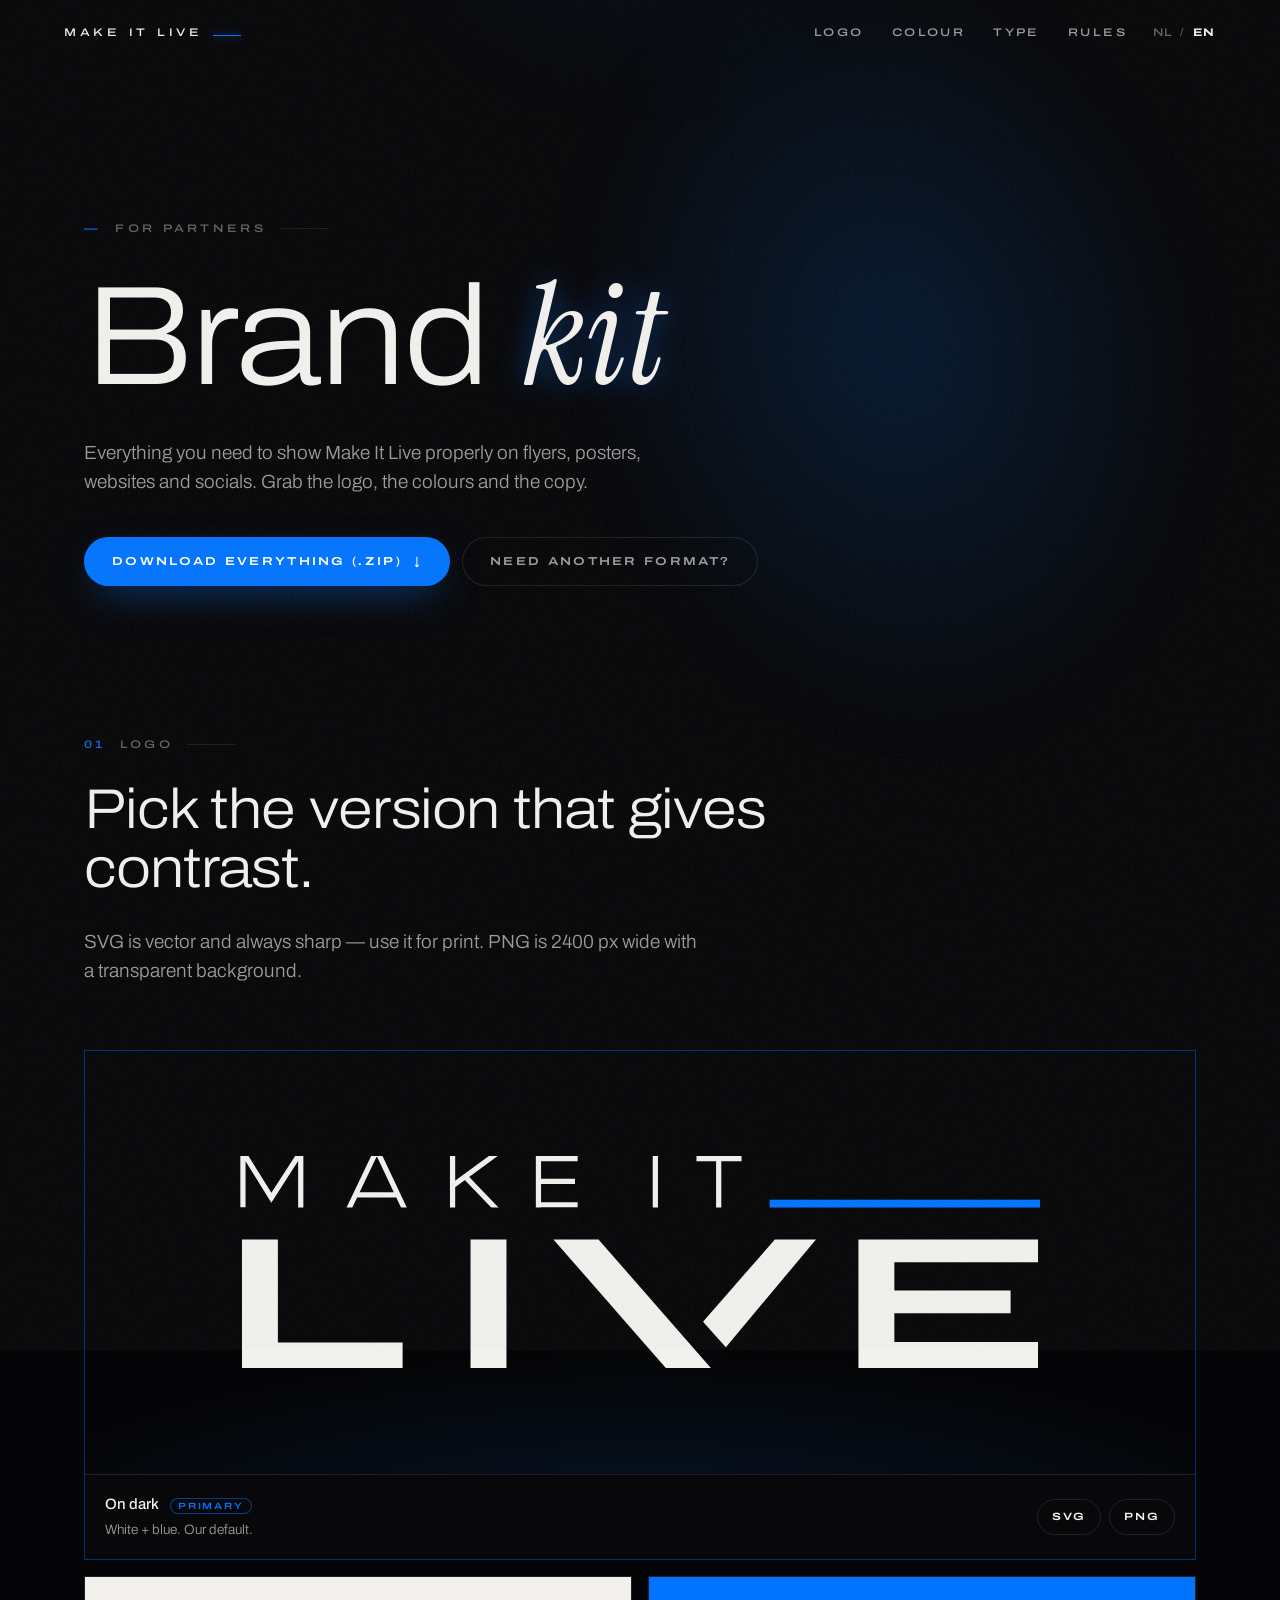
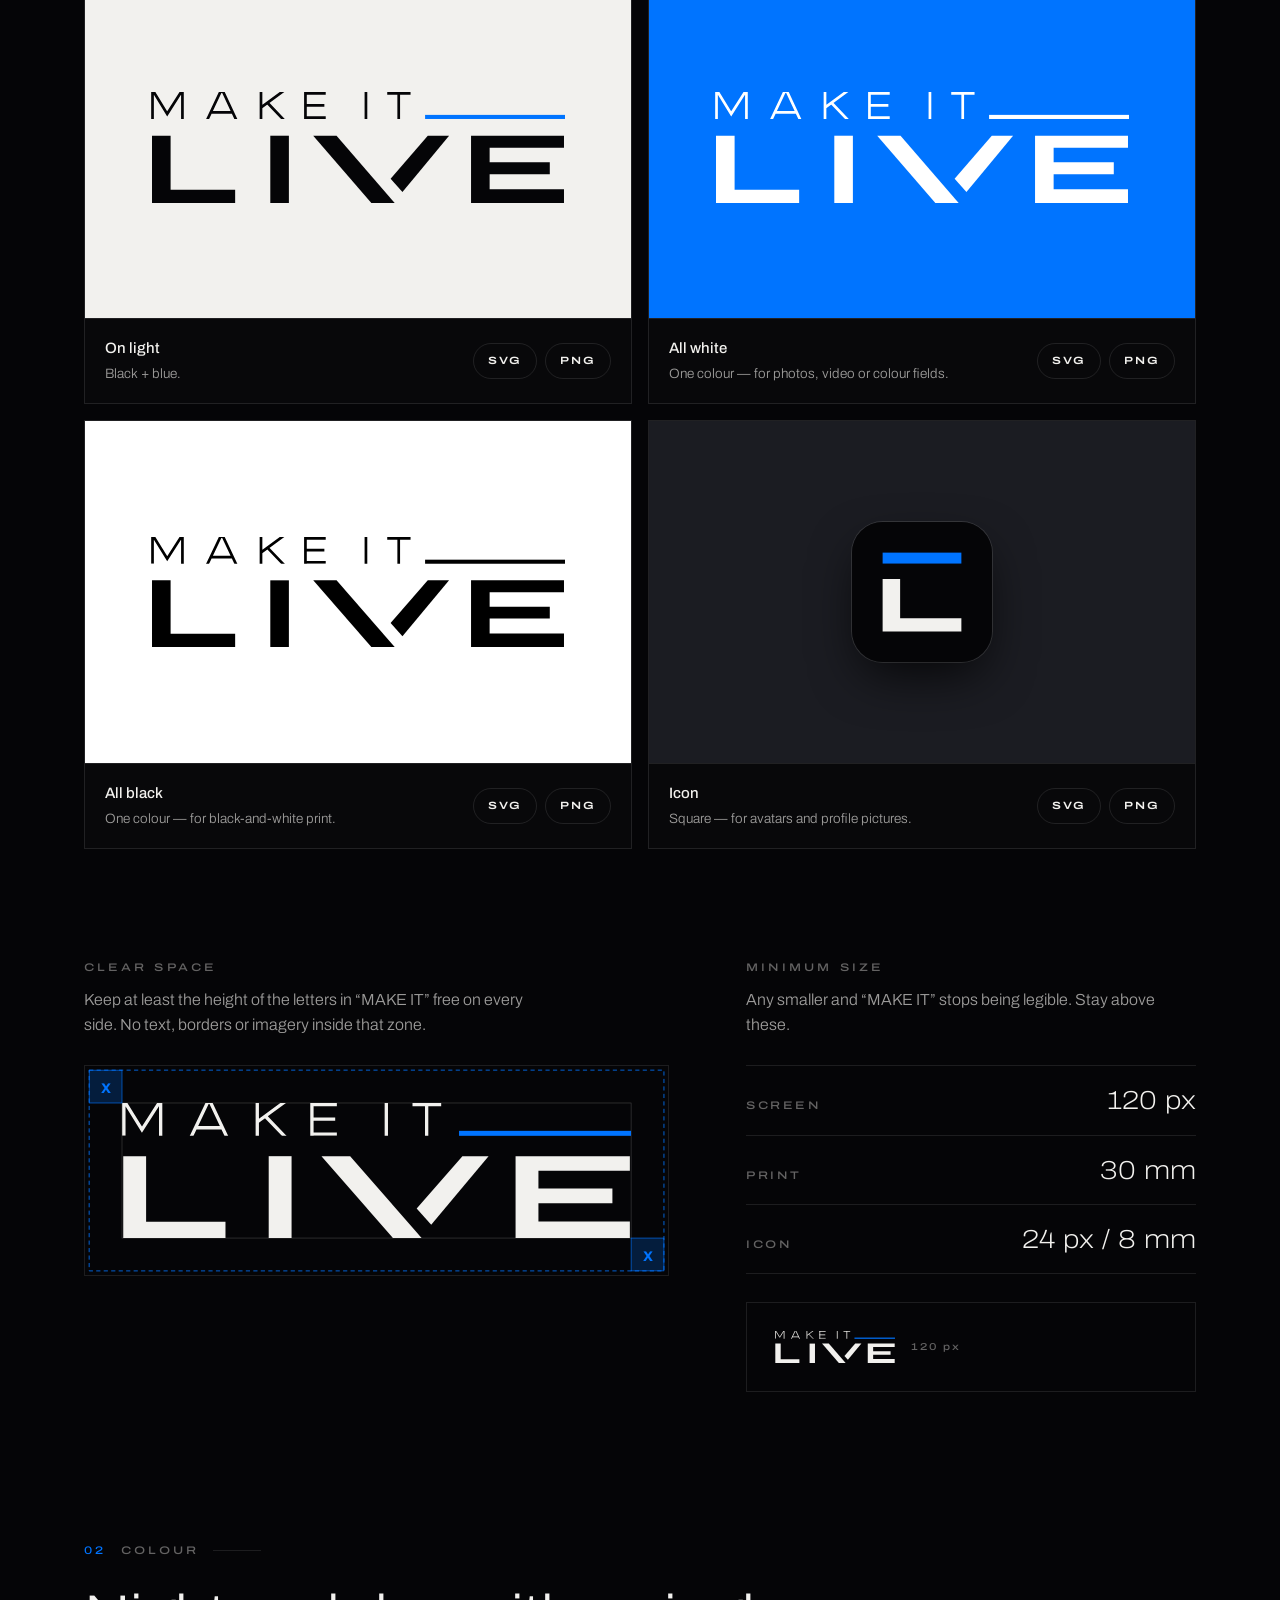
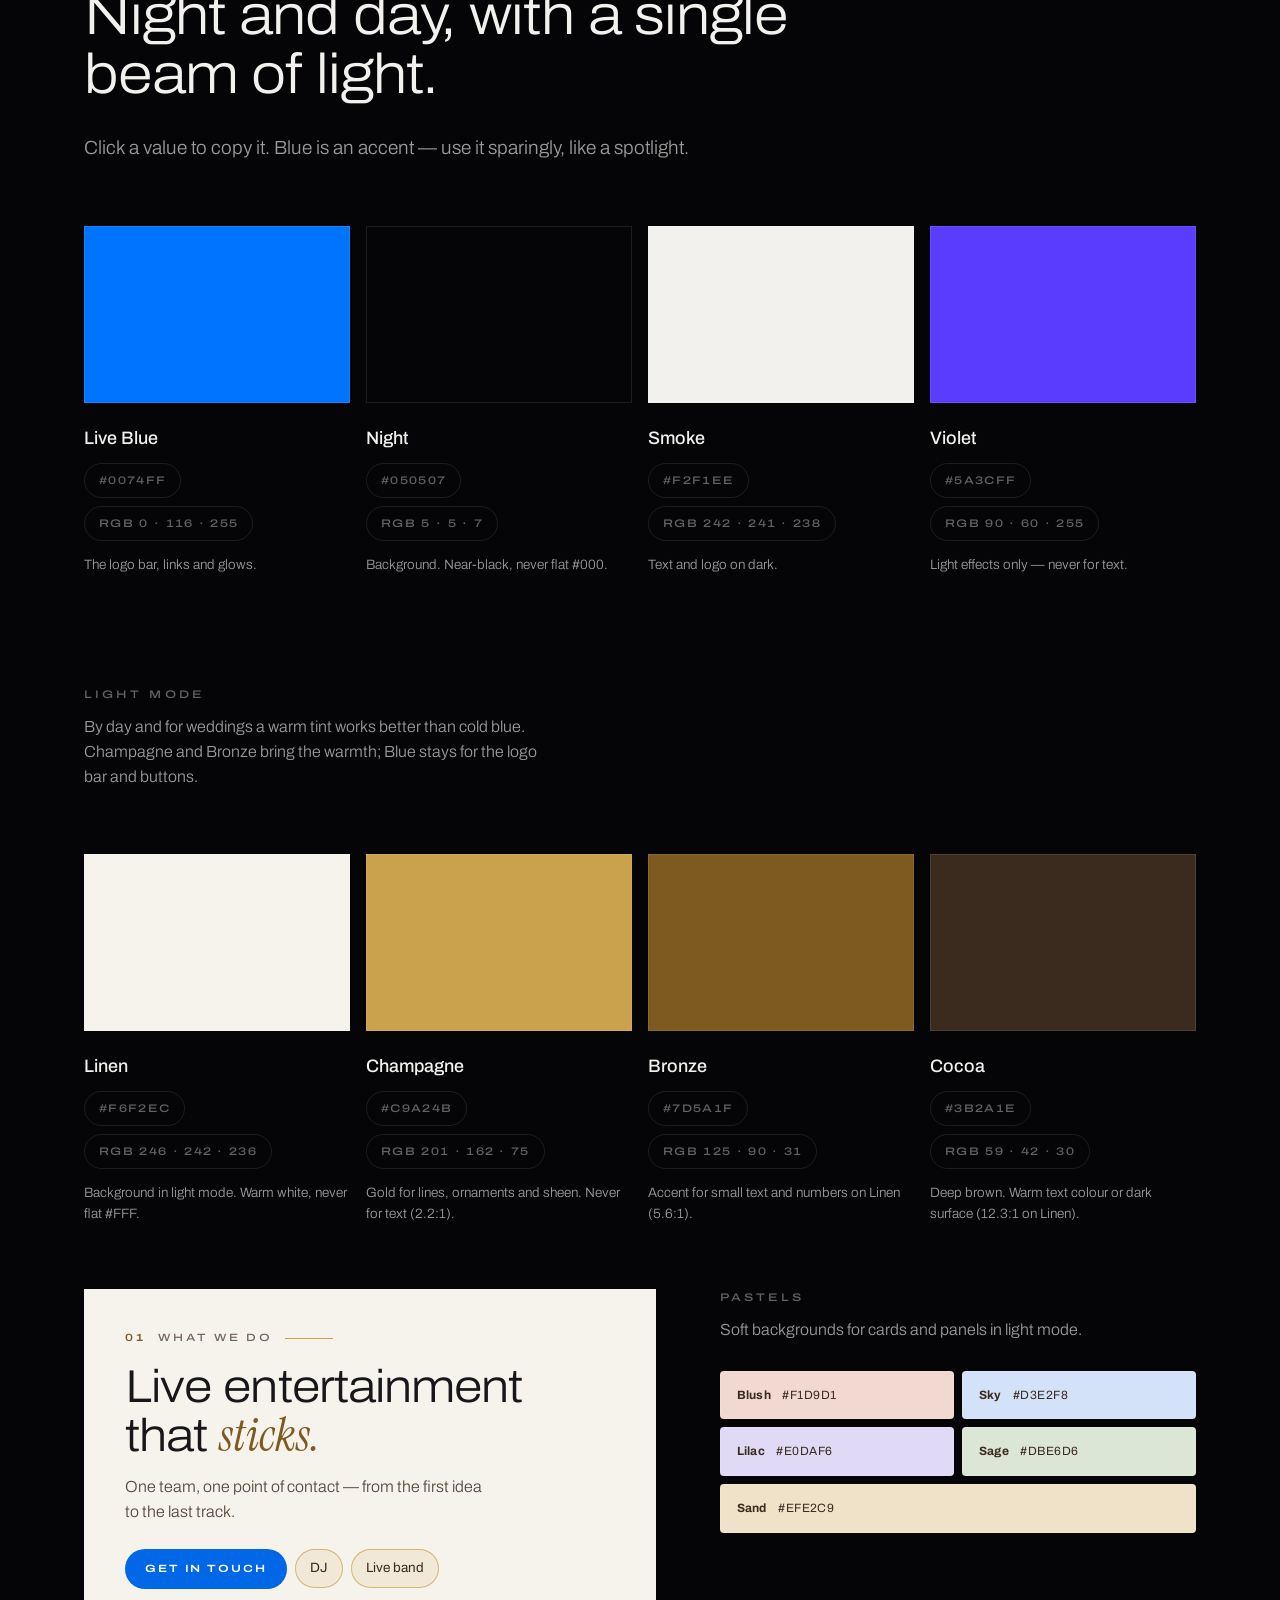
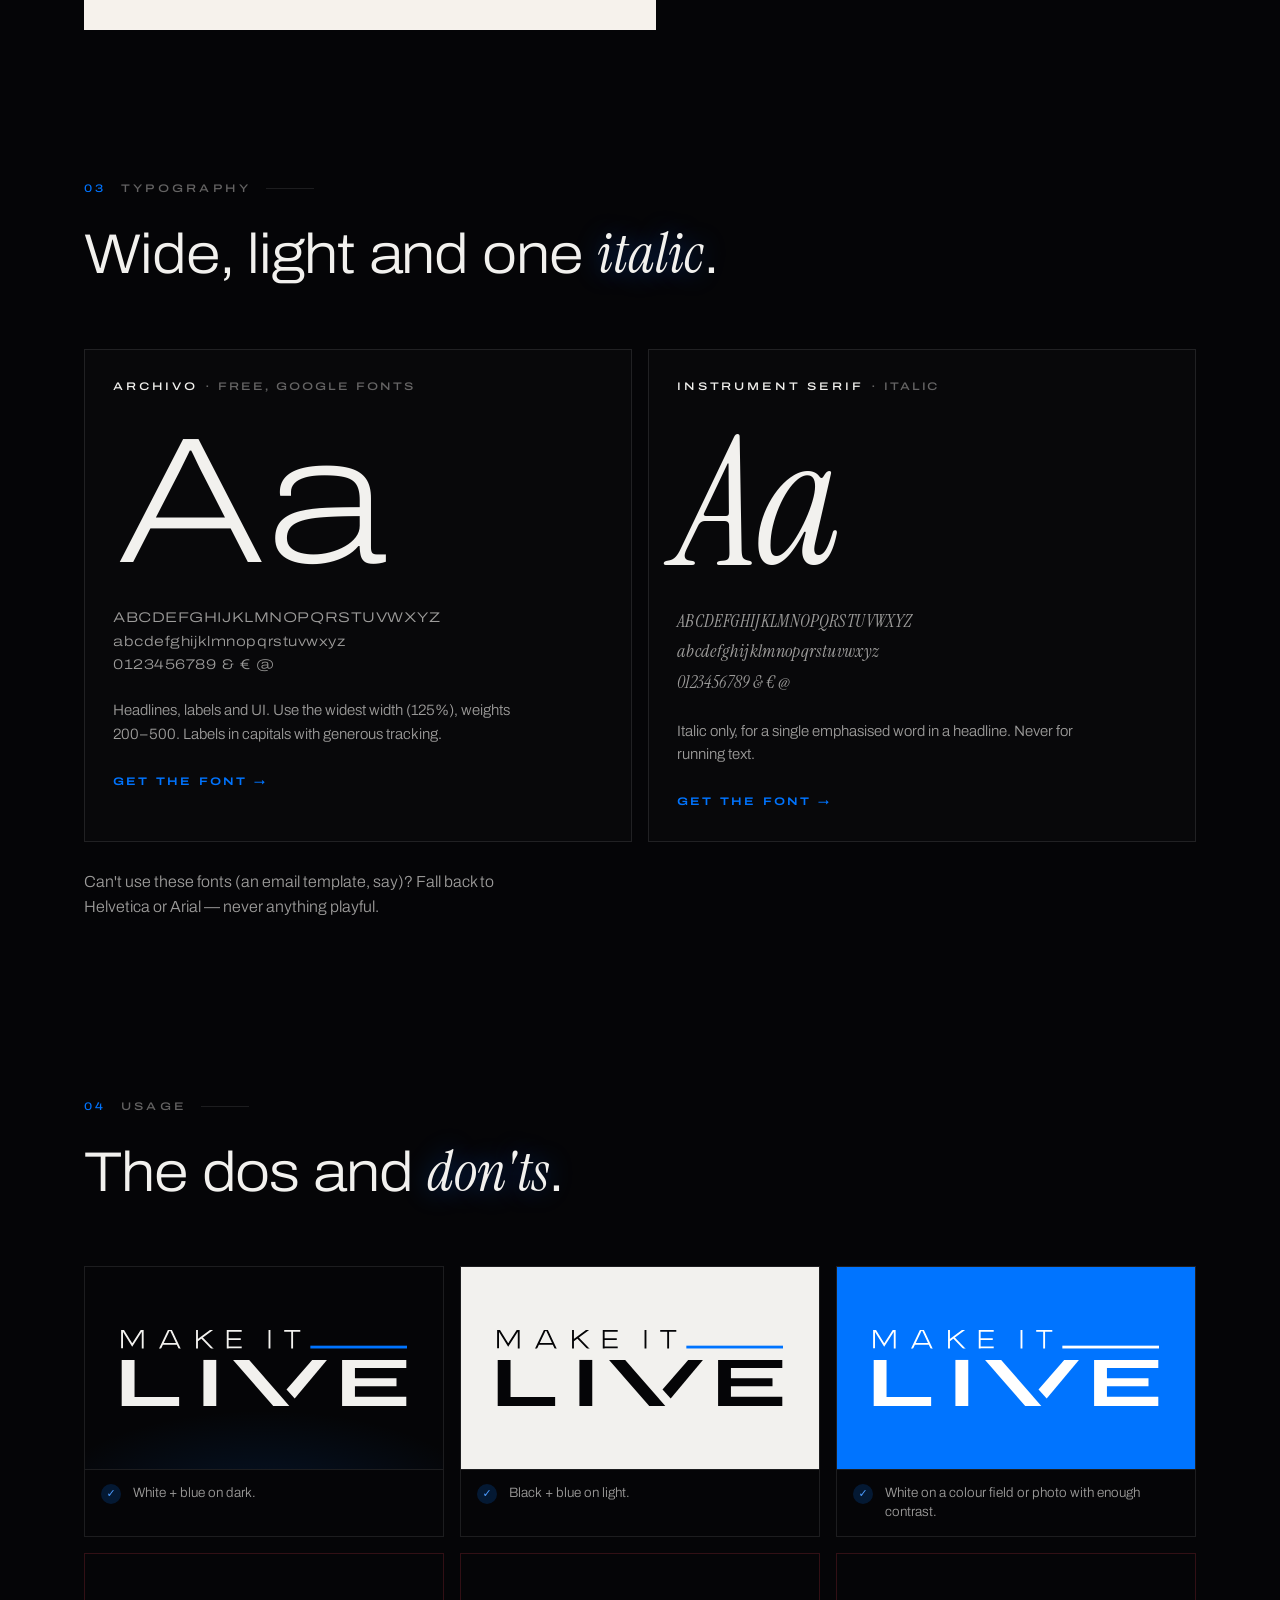
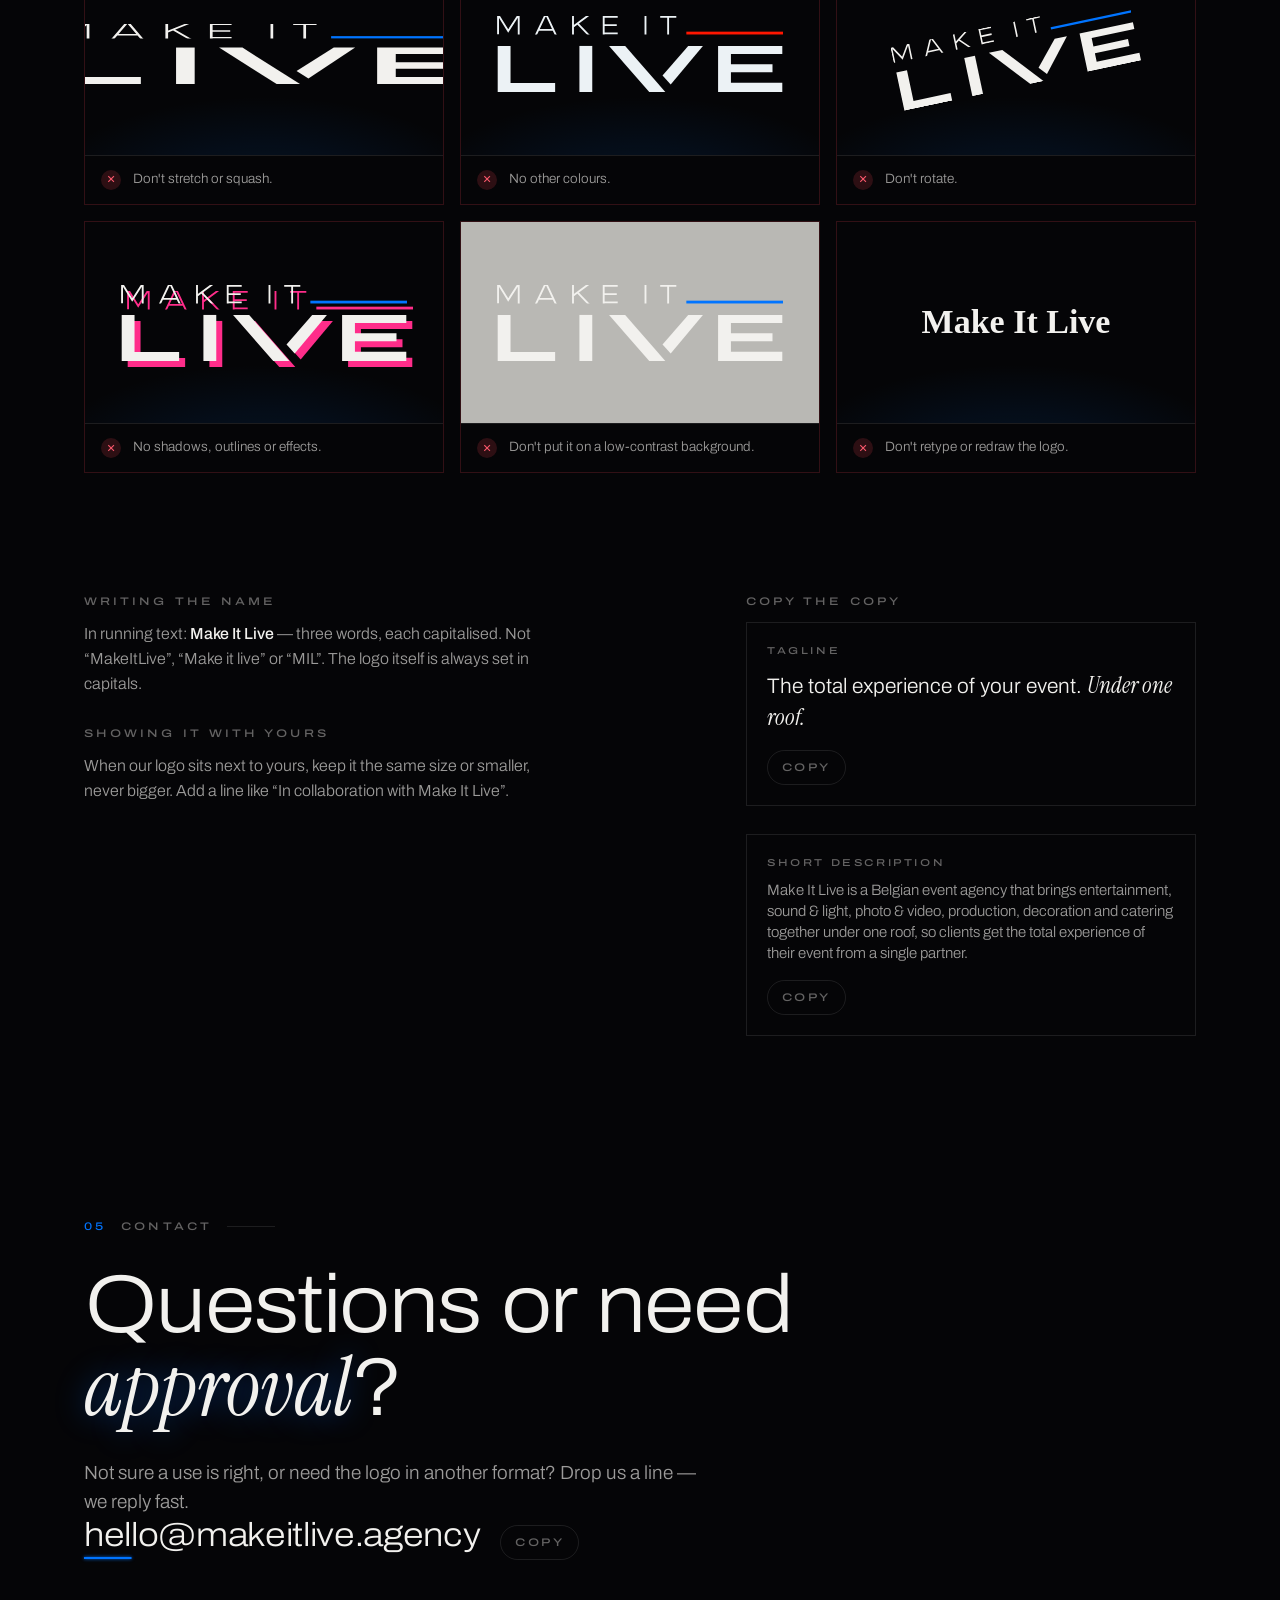
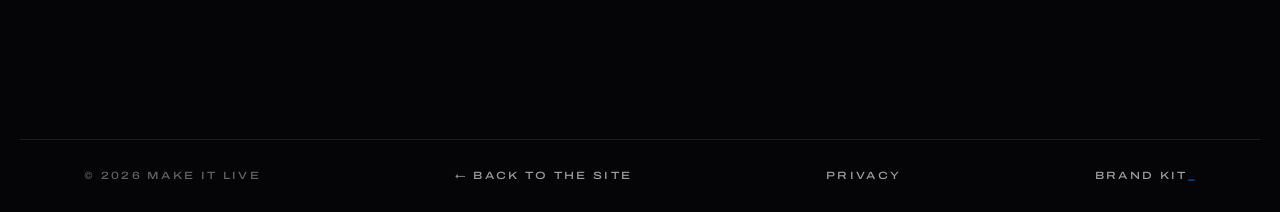
==== commit 851415a6: "Add privacy statement, bronze/champagne light-mode accent, extend brand kit palette - /privacy (NL/E" ====
--- a/brand-kit.html
+++ b/brand-kit.html
@@ -186,8 +186,8 @@
     <section class="section bk" id="colour">
       <p class="eyebrow reveal"><span class="idx">02</span> <span data-l="nl">Kleur</span><span data-l="en">Colour</span></p>
       <h2 class="bk-h reveal">
-        <span data-l="nl">Donker, met één lichtstraal.</span>
-        <span data-l="en">Dark, with a single beam of light.</span>
+        <span data-l="nl">Nacht én dag, met één lichtstraal.</span>
+        <span data-l="en">Night and day, with a single beam of light.</span>
       </h2>
       <p class="lede reveal">
         <span data-l="nl">Klik op een waarde om ze te kopiëren. Blauw is een accent: gebruik het spaarzaam, zoals een spotlight.</span>
@@ -222,6 +222,62 @@
           <button type="button" class="copy" data-copy="#5A3CFF"><span class="copy-idle">#5A3CFF</span><span class="copy-done"><span data-l="nl">Gekopieerd</span><span data-l="en">Copied</span></span></button>
           <button type="button" class="copy" data-copy="rgb(90, 60, 255)"><span class="copy-idle">RGB 90 · 60 · 255</span><span class="copy-done"><span data-l="nl">Gekopieerd</span><span data-l="en">Copied</span></span></button>
           <p><span data-l="nl">Enkel voor lichteffecten, nooit voor tekst.</span><span data-l="en">Light effects only — never for text.</span></p>
+        </div>
+      </div>
+
+      <h3 class="bk-sub bk-sub-gap reveal"><span data-l="nl">Lichte modus</span><span data-l="en">Light mode</span></h3>
+      <p class="bk-p reveal">
+        <span data-l="nl">Overdag en voor bruiloften werkt een warme tint beter dan koud blauw. Champagne en Bronze brengen die warmte, Blauw blijft voor de logobalk en knoppen.</span>
+        <span data-l="en">By day and for weddings a warm tint works better than cold blue. Champagne and Bronze bring the warmth; Blue stays for the logo bar and buttons.</span>
+      </p>
+      <div class="bk-swatches">
+        <div class="bk-sw reveal">
+          <div class="bk-chip" style="background:#f6f2ec"></div>
+          <h3>Linen</h3>
+          <button type="button" class="copy" data-copy="#F6F2EC"><span class="copy-idle">#F6F2EC</span><span class="copy-done"><span data-l="nl">Gekopieerd</span><span data-l="en">Copied</span></span></button>
+          <button type="button" class="copy" data-copy="rgb(246, 242, 236)"><span class="copy-idle">RGB 246 · 242 · 236</span><span class="copy-done"><span data-l="nl">Gekopieerd</span><span data-l="en">Copied</span></span></button>
+          <p><span data-l="nl">Achtergrond in lichte modus. Warm wit, nooit puur #FFF.</span><span data-l="en">Background in light mode. Warm white, never flat #FFF.</span></p>
+        </div>
+        <div class="bk-sw reveal">
+          <div class="bk-chip" style="background:#c9a24b"></div>
+          <h3>Champagne</h3>
+          <button type="button" class="copy" data-copy="#C9A24B"><span class="copy-idle">#C9A24B</span><span class="copy-done"><span data-l="nl">Gekopieerd</span><span data-l="en">Copied</span></span></button>
+          <button type="button" class="copy" data-copy="rgb(201, 162, 75)"><span class="copy-idle">RGB 201 · 162 · 75</span><span class="copy-done"><span data-l="nl">Gekopieerd</span><span data-l="en">Copied</span></span></button>
+          <p><span data-l="nl">Goud voor lijnen, sierranden en glans. Nooit voor tekst (2.2:1).</span><span data-l="en">Gold for lines, ornaments and sheen. Never for text (2.2:1).</span></p>
+        </div>
+        <div class="bk-sw reveal">
+          <div class="bk-chip" style="background:#7d5a1f"></div>
+          <h3>Bronze</h3>
+          <button type="button" class="copy" data-copy="#7D5A1F"><span class="copy-idle">#7D5A1F</span><span class="copy-done"><span data-l="nl">Gekopieerd</span><span data-l="en">Copied</span></span></button>
+          <button type="button" class="copy" data-copy="rgb(125, 90, 31)"><span class="copy-idle">RGB 125 · 90 · 31</span><span class="copy-done"><span data-l="nl">Gekopieerd</span><span data-l="en">Copied</span></span></button>
+          <p><span data-l="nl">Accent voor kleine tekst en nummers op Linen (5.6:1).</span><span data-l="en">Accent for small text and numbers on Linen (5.6:1).</span></p>
+        </div>
+        <div class="bk-sw reveal">
+          <div class="bk-chip" style="background:#3b2a1e"></div>
+          <h3>Cocoa</h3>
+          <button type="button" class="copy" data-copy="#3B2A1E"><span class="copy-idle">#3B2A1E</span><span class="copy-done"><span data-l="nl">Gekopieerd</span><span data-l="en">Copied</span></span></button>
+          <button type="button" class="copy" data-copy="rgb(59, 42, 30)"><span class="copy-idle">RGB 59 · 42 · 30</span><span class="copy-done"><span data-l="nl">Gekopieerd</span><span data-l="en">Copied</span></span></button>
+          <p><span data-l="nl">Diep bruin. Warme tekstkleur of donker vlak (12.3:1 op Linen).</span><span data-l="en">Deep brown. Warm text colour or dark surface (12.3:1 on Linen).</span></p>
+        </div>
+      </div>
+
+      <div class="bk-light-grid">
+        <div class="bk-lightdemo reveal" aria-hidden="true">
+          <p class="ld-k"><b>01</b> <span data-l="nl">Wat we doen</span><span data-l="en">What we do</span></p>
+          <p class="ld-h">Live entertainment that <em>sticks.</em></p>
+          <p class="ld-p"><span data-l="nl">Eén team, één aanspreekpunt, van het eerste idee tot de laatste track.</span><span data-l="en">One team, one point of contact — from the first idea to the last track.</span></p>
+          <div class="ld-row"><span class="ld-btn">Get in touch</span><span class="ld-chip">DJ</span><span class="ld-chip">Live band</span></div>
+        </div>
+        <div class="reveal">
+          <p class="bk-sub"><span data-l="nl">Pastels</span><span data-l="en">Pastels</span></p>
+          <p class="bk-p"><span data-l="nl">Zachte achtergronden voor kaarten en vlakken in de lichte modus.</span><span data-l="en">Soft backgrounds for cards and panels in light mode.</span></p>
+          <div class="bk-pastels">
+          <button type="button" class="bk-pastel copy" data-copy="#F1D9D1" style="background:#f1d9d1"><span class="copy-idle"><b>Blush</b> #F1D9D1</span><span class="copy-done"><span data-l="nl">Gekopieerd</span><span data-l="en">Copied</span></span></button>
+          <button type="button" class="bk-pastel copy" data-copy="#D3E2F8" style="background:#d3e2f8"><span class="copy-idle"><b>Sky</b> #D3E2F8</span><span class="copy-done"><span data-l="nl">Gekopieerd</span><span data-l="en">Copied</span></span></button>
+          <button type="button" class="bk-pastel copy" data-copy="#E0DAF6" style="background:#e0daf6"><span class="copy-idle"><b>Lilac</b> #E0DAF6</span><span class="copy-done"><span data-l="nl">Gekopieerd</span><span data-l="en">Copied</span></span></button>
+          <button type="button" class="bk-pastel copy" data-copy="#DBE6D6" style="background:#dbe6d6"><span class="copy-idle"><b>Sage</b> #DBE6D6</span><span class="copy-done"><span data-l="nl">Gekopieerd</span><span data-l="en">Copied</span></span></button>
+          <button type="button" class="bk-pastel copy" data-copy="#EFE2C9" style="background:#efe2c9"><span class="copy-idle"><b>Sand</b> #EFE2C9</span><span class="copy-done"><span data-l="nl">Gekopieerd</span><span data-l="en">Copied</span></span></button>
+          </div>
         </div>
       </div>
     </section>
@@ -368,6 +424,7 @@
   <footer class="foot">
     <span>© <span data-year>2026</span> Make It Live</span>
     <a href="/">← <span data-l="nl">Terug naar de site</span><span data-l="en">Back to the site</span></a>
+    <a href="/privacy">Privacy</a>
     <span class="foot-stage">Brand kit<span class="blink">_</span></span>
   </footer>
 
--- a/styles.css
+++ b/styles.css
@@ -21,6 +21,12 @@
   --glow: none;
   --bar-glow: none;
 
+  --gold: #c9a24b;          /* champagne — lines & sheen only, never text */
+  --bronze: #7d5a1f;        /* accent text on linen, 5.6:1 */
+  --accent: var(--bronze);  /* light: warm accent; dark: switches to blue */
+  --gold-line: rgba(201, 162, 75, 0.7);
+  --em: var(--bronze);
+
   --blush: #f1d9d1;
   --sky: #d3e2f8;
   --lilac: #e0daf6;
@@ -49,6 +55,9 @@
 
   --blue-text: #0074ff;
   --blue-btn: #0074ff;
+  --accent: #0074ff;
+  --gold-line: var(--line);
+  --em: var(--ink);
   --glow: 0 0 30px rgba(0, 116, 255, 0.45);
   --bar-glow: 0 0 10px #0074ff;
   --grain: 0.07;
@@ -162,7 +171,7 @@
   font-size: 11px; font-weight: 500; font-stretch: 125%;
   letter-spacing: 0.22em; text-transform: uppercase;
 }
-.nav-links a { color: var(--ink-2); transition: color 0.3s; position: relative; }
+.nav-links a { color: var(--ink-2); transition: color 0.3s; position: relative; white-space: nowrap; }
 .nav-links a:hover { color: var(--ink); }
 .nav-links a::after {
   content: ""; position: absolute; left: 0; right: 0; bottom: -6px; height: 1px;
@@ -265,7 +274,7 @@
 .au1 { width: 52vmax; height: 52vmax; left: -14vmax; top: -16vmax; background: var(--blush); }
 .au2 { width: 48vmax; height: 48vmax; right: -14vmax; top: -8vmax; background: var(--sky); animation-duration: 22s; animation-delay: -6s; }
 .au3 { width: 44vmax; height: 44vmax; left: 22vw; bottom: -26vmax; background: var(--lilac); animation-duration: 26s; animation-delay: -11s; }
-.au4 { width: 30vmax; height: 30vmax; right: 8vw; bottom: -12vmax; background: var(--sage); opacity: 0.7; animation-duration: 20s; animation-delay: -3s; }
+.au4 { width: 30vmax; height: 30vmax; right: 8vw; bottom: -12vmax; background: #ecd9ab; opacity: 0.6; animation-duration: 20s; animation-delay: -3s; }
 @keyframes drift { from { transform: translate(-3vmax, 2vmax) scale(1); } to { transform: translate(4vmax, -3vmax) scale(1.12); } }
 
 /* dark: club beams */
@@ -351,7 +360,7 @@
   opacity: 0; animation: rise 1.2s 1.9s var(--ease) forwards;
 }
 .hero-title span { display: block; }
-.hero-title em { text-shadow: var(--glow); padding-right: 0.04em; }
+.hero-title em { color: var(--em); text-shadow: var(--glow); padding-right: 0.04em; }
 
 .hero-lines {
   margin: clamp(22px, 3.5vh, 36px) 0 0;
@@ -432,8 +441,8 @@
   letter-spacing: 0.3em; text-transform: uppercase;
   color: var(--ink-3);
 }
-.eyebrow .idx { color: var(--blue-text); }
-.eyebrow::after { content: ""; flex: 0 0 48px; height: 1px; background: var(--line); }
+.eyebrow .idx { color: var(--accent); }
+.eyebrow::after { content: ""; flex: 0 0 48px; height: 1px; background: var(--gold-line); }
 
 .statement {
   margin: 0; max-width: 18ch;
@@ -441,7 +450,7 @@
   line-height: 1.02; font-weight: 300; font-stretch: 112%;
   letter-spacing: -0.02em;
 }
-.statement em { color: var(--ink); text-shadow: var(--glow); }
+.statement em { color: var(--em); text-shadow: var(--glow); }
 
 .lede {
   margin: 28px 0 0; max-width: 56ch;
@@ -493,10 +502,10 @@
 }
 .support h3 { margin: 0 0 12px; font-size: clamp(26px, 3vw, 40px); font-weight: 300; font-stretch: 112%; letter-spacing: -0.015em; line-height: 1.05; }
 .support p { margin: 0; color: var(--ink-2); font-weight: 300; max-width: 42ch; }
-.support-k { font-size: 10px !important; font-weight: 500 !important; font-stretch: 125%; letter-spacing: 0.3em; text-transform: uppercase; color: var(--blue-text) !important; margin-bottom: 14px !important; }
+.support-k { font-size: 10px !important; font-weight: 500 !important; font-stretch: 125%; letter-spacing: 0.3em; text-transform: uppercase; color: var(--accent) !important; margin-bottom: 14px !important; }
 .chips { list-style: none; margin: 0; padding: 0; display: flex; flex-wrap: wrap; gap: 8px; }
 .chips li {
-  padding: 8px 15px; border: 1px solid var(--line); border-radius: 999px;
+  padding: 8px 15px; border: 1px solid var(--gold-line); border-radius: 999px;
   font-size: 14px; color: var(--ink); background: rgba(var(--fg-rgb), 0.03);
 }
 
@@ -513,7 +522,7 @@
   margin: 0 0 12px; font-size: clamp(24px, 2.8vw, 36px); font-weight: 300; font-stretch: 112%; letter-spacing: -0.015em;
   transition: color 0.3s;
 }
-.for-item:hover h3 { color: var(--blue-text); }
+.for-item:hover h3 { color: var(--accent); }
 .for-item p { margin: 0; font-size: 15px; font-weight: 300; color: var(--ink-2); max-width: 30ch; }
 
 /* Testimonials (draft) */
@@ -523,7 +532,7 @@
   border: 1px solid var(--line); border-radius: 6px; background: rgba(var(--fg-rgb), 0.03);
 }
 .quote blockquote { margin: 0; font-family: var(--serif); font-size: clamp(21px, 2vw, 26px); line-height: 1.25; }
-.quote blockquote::before { content: "“"; display: block; font-size: 64px; line-height: 0.6; color: var(--blue-text); margin-bottom: 8px; }
+.quote blockquote::before { content: "“"; display: block; font-size: 64px; line-height: 0.6; color: var(--accent); margin-bottom: 8px; }
 .quote figcaption { font-size: 12px; font-weight: 500; font-stretch: 125%; letter-spacing: 0.14em; text-transform: uppercase; color: var(--ink-3); }
 
 /* Join — tracks */
@@ -576,7 +585,7 @@
   transition: transform 0.5s var(--ease), color 0.3s;
 }
 .role summary:hover .role-name, .role-other:hover .role-name { transform: translateX(10px); }
-.role summary:hover .n, .role[open] .n, .role-other:hover .n { color: var(--blue-text); }
+.role summary:hover .n, .role[open] .n, .role-other:hover .n { color: var(--accent); }
 
 .role-plus { position: relative; width: 18px; height: 18px; }
 .role-plus::before, .role-plus::after {
@@ -703,6 +712,32 @@
   .for-item::after { display: none; }
 }
 
+/* Legal pages */
+.legal-hero { padding-top: clamp(140px, 18vw, 210px); padding-bottom: 0; }
+.legal-hero .statement { max-width: none; font-size: clamp(44px, 8vw, 104px); }
+.legal { padding-top: clamp(40px, 6vw, 72px); padding-bottom: clamp(80px, 12vw, 140px); }
+.legal > * { max-width: 780px; }
+.legal-intro { margin: 0 0 8px; font-size: clamp(17px, 1.6vw, 20px); font-weight: 300; color: var(--ink-2); max-width: 62ch; }
+.legal h2 {
+  display: flex; align-items: baseline; gap: 14px;
+  margin: clamp(40px, 5vw, 60px) 0 14px;
+  font-size: clamp(22px, 2.6vw, 30px); font-weight: 300; font-stretch: 112%; letter-spacing: -0.01em; line-height: 1.15;
+}
+.legal h2 span { font-size: 11px; font-weight: 500; font-stretch: 125%; letter-spacing: 0.2em; color: var(--accent); }
+.legal h3 { margin: 0 0 10px; font-size: 15px; font-weight: 600; }
+.legal p, .legal li { color: var(--ink-2); font-weight: 300; font-size: 16.5px; max-width: 66ch; }
+.legal p { margin: 0 0 14px; }
+.legal strong, .legal b { color: var(--ink); font-weight: 500; }
+.legal ul { margin: 0 0 14px; padding-left: 1.2em; }
+.legal li { margin-bottom: 6px; }
+.legal a { color: var(--blue-text); text-decoration: underline; text-underline-offset: 3px; }
+.legal-table { display: grid; gap: 14px; margin: 18px 0 20px; }
+.legal-table > div { padding: 20px 22px; border: 1px solid var(--line); border-left: 2px solid var(--gold-line); border-radius: 4px; background: rgba(var(--fg-rgb), 0.025); }
+.legal-table p { margin: 0 0 8px; font-size: 15.5px; }
+.legal-table p:last-child { margin: 0; }
+.todo { background: #ffe7a8; color: #6b4500; padding: 2px 8px; border-radius: 3px; font-weight: 500; }
+.form-note a { text-decoration: underline; text-underline-offset: 3px; }
+
 /* Footer */
 .foot {
   display: flex; flex-wrap: wrap; gap: 12px 32px; justify-content: space-between;
@@ -714,7 +749,7 @@
 }
 .foot a:hover { color: var(--ink); }
 .foot-stage { color: var(--ink-2); }
-.blink { color: var(--blue-text); animation: blink 1.1s steps(1) infinite; }
+.blink { color: var(--accent); animation: blink 1.1s steps(1) infinite; }
 @keyframes blink { 50% { opacity: 0; } }
 
 /* ── Scroll reveal (only when JS is running) ─── */
--- a/brand-kit.css
+++ b/brand-kit.css
@@ -162,3 +162,24 @@
   .bk-card figcaption { flex-direction: column; align-items: flex-start; }
   .bk-card-primary .bk-prev { aspect-ratio: 16 / 9; padding: 8%; }
 }
+
+/* Light-mode palette */
+.bk-sub-gap { margin-top: clamp(64px, 9vw, 110px); }
+.bk-light-grid { display: grid; grid-template-columns: 1.2fr 1fr; gap: clamp(28px, 5vw, 72px); margin-top: clamp(40px, 6vw, 64px); align-items: start; }
+.bk-lightdemo { background: #f6f2ec; color: #3b2a1e; padding: clamp(24px, 4vw, 40px); border: 1px solid var(--line); }
+.ld-k { margin: 0 0 18px; font-size: 10.5px; font-weight: 500; font-stretch: 125%; letter-spacing: 0.28em; text-transform: uppercase; color: rgba(59, 42, 30, 0.7); display: flex; align-items: center; gap: 12px; }
+.ld-k b { color: #7d5a1f; font-weight: 600; }
+.ld-k::after { content: ""; flex: 0 0 48px; height: 1px; background: #c9a24b; }
+.ld-h { margin: 0 0 14px; font-size: clamp(30px, 4vw, 46px); line-height: 1.04; font-weight: 300; font-stretch: 112%; letter-spacing: -0.02em; color: #17161a; }
+.ld-h em { color: #7d5a1f; }
+.ld-p { margin: 0 0 24px; font-weight: 300; max-width: 40ch; color: rgba(59, 42, 30, 0.85); }
+.ld-row { display: flex; flex-wrap: wrap; gap: 8px; align-items: center; }
+.ld-btn { padding: 12px 20px; border-radius: 999px; background: #0067e6; color: #fff; font-size: 10.5px; font-weight: 600; font-stretch: 125%; letter-spacing: 0.18em; text-transform: uppercase; }
+.ld-chip { padding: 8px 14px; border-radius: 999px; border: 1px solid rgba(201, 162, 75, 0.7); font-size: 13.5px; color: #3b2a1e; background: rgba(201, 162, 75, 0.12); }
+.bk-pastels { display: grid; grid-template-columns: 1fr 1fr; gap: 8px; }
+.bk-pastel { display: flex; align-items: center; justify-content: flex-start; padding: 14px 16px; border-radius: 4px; border: 1px solid rgba(255, 255, 255, 0.12); color: #3b2a1e; font-size: 12px; letter-spacing: 0.04em; text-transform: none; font-weight: 400; font-stretch: 100%; }
+.bk-pastel:hover { color: #17161a; border-color: rgba(255, 255, 255, 0.4); }
+.bk-pastel b { font-weight: 700; margin-right: 8px; letter-spacing: 0.02em; }
+.bk-pastel .copy-done { color: #17161a; }
+.bk-pastel:last-child:nth-child(odd) { grid-column: 1 / -1; }
+@media (max-width: 860px) { .bk-light-grid { grid-template-columns: 1fr; } }
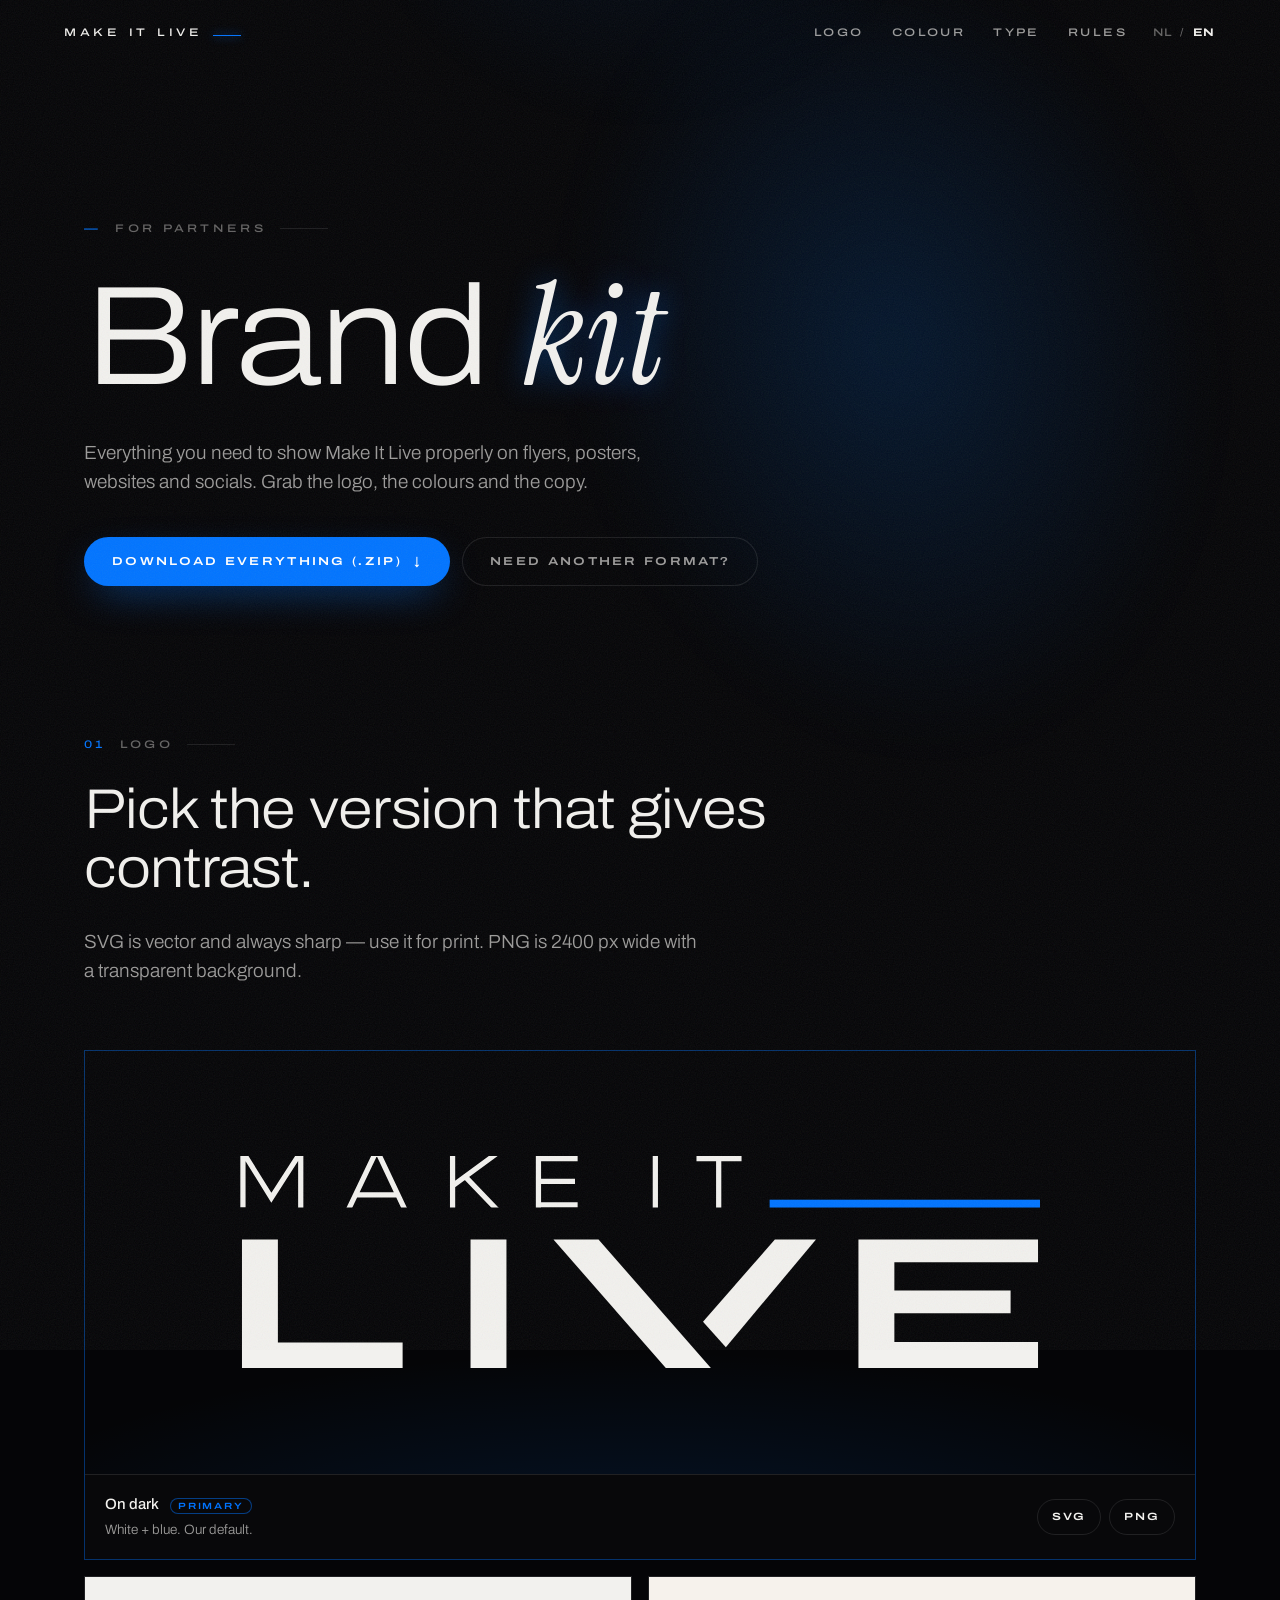
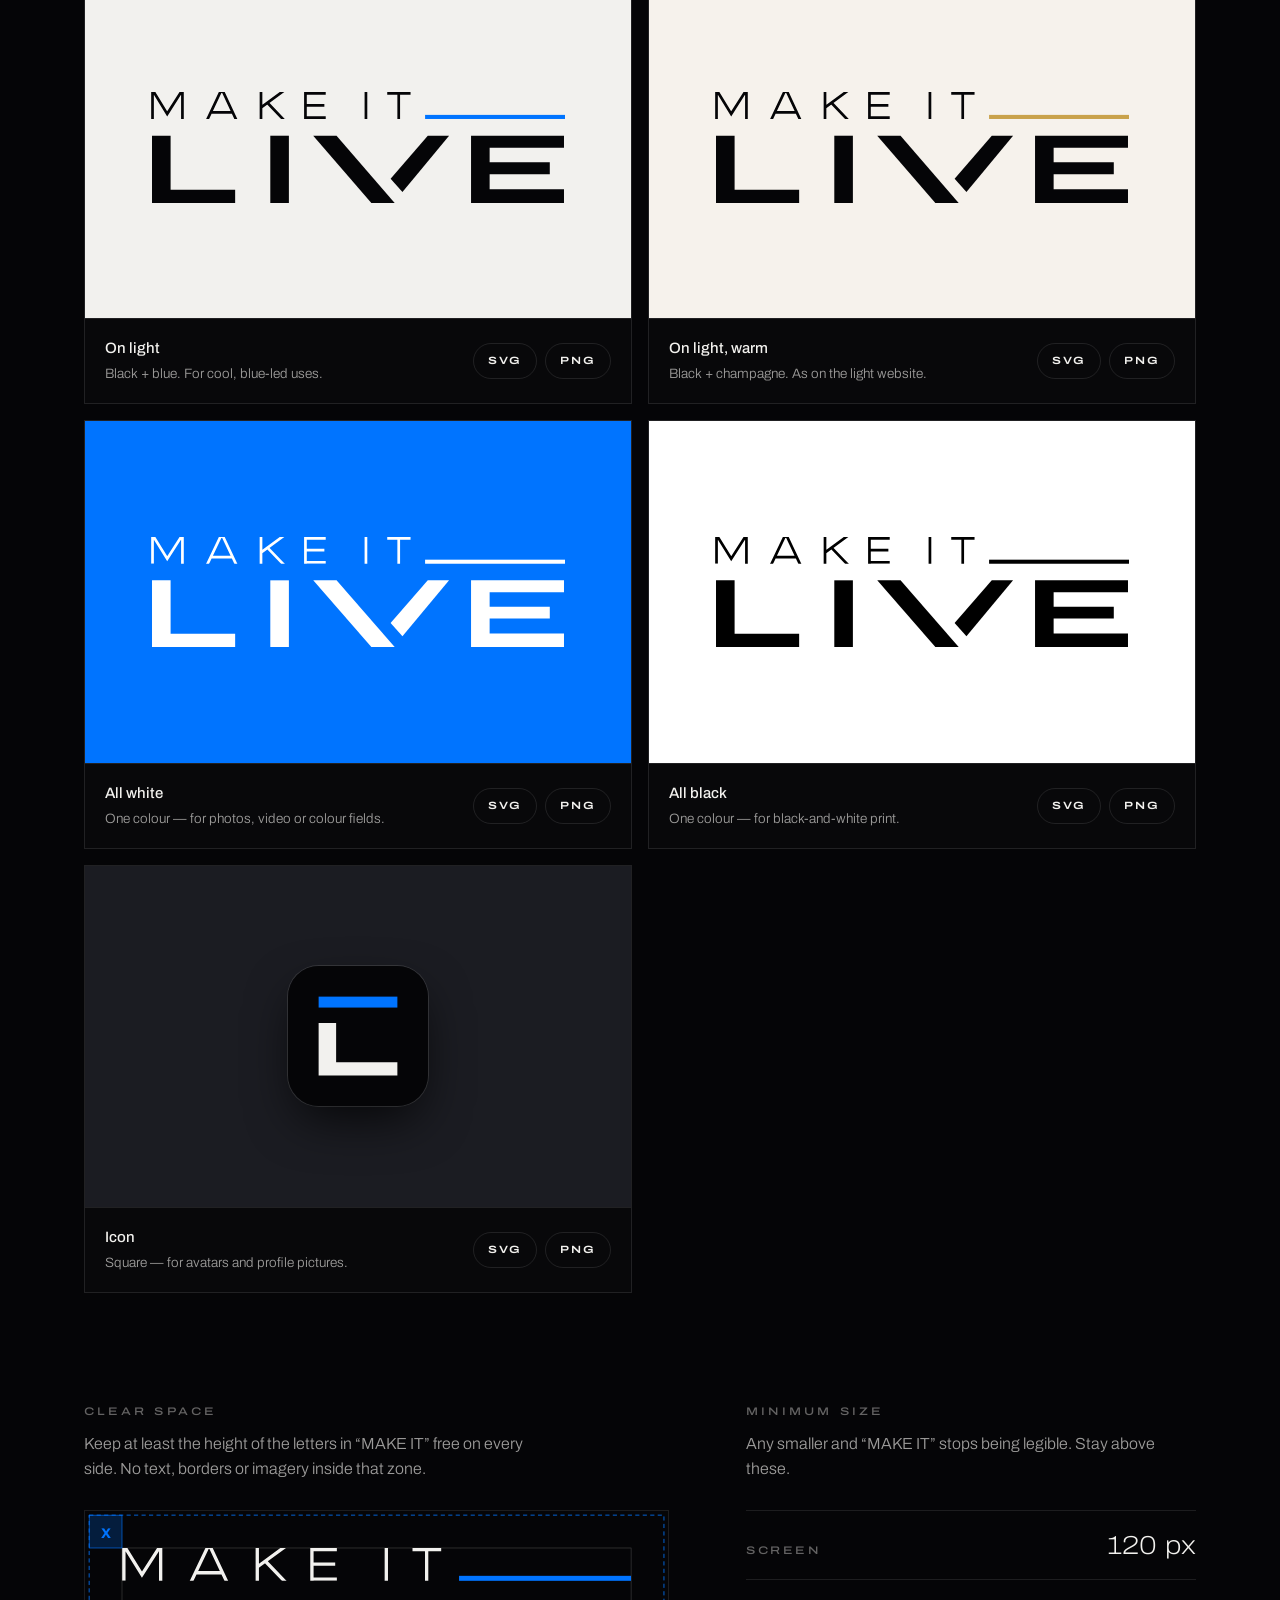
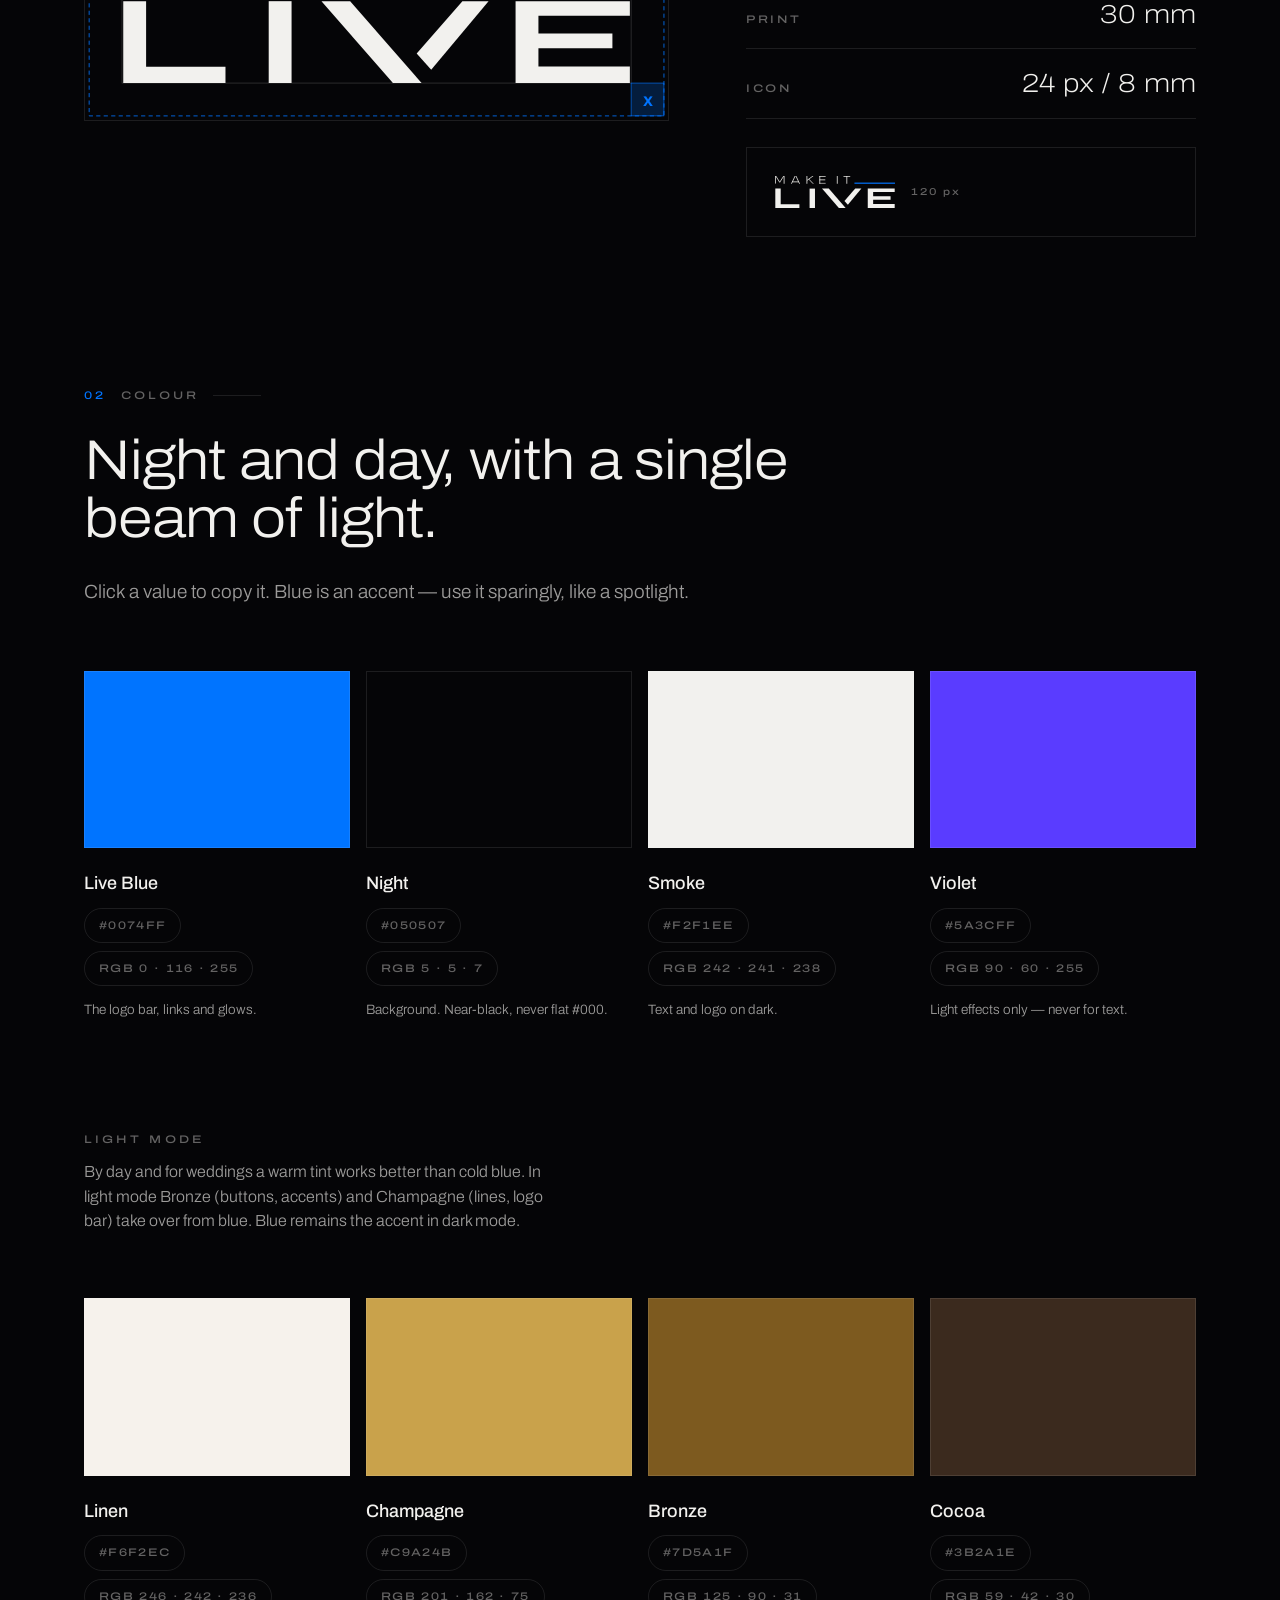
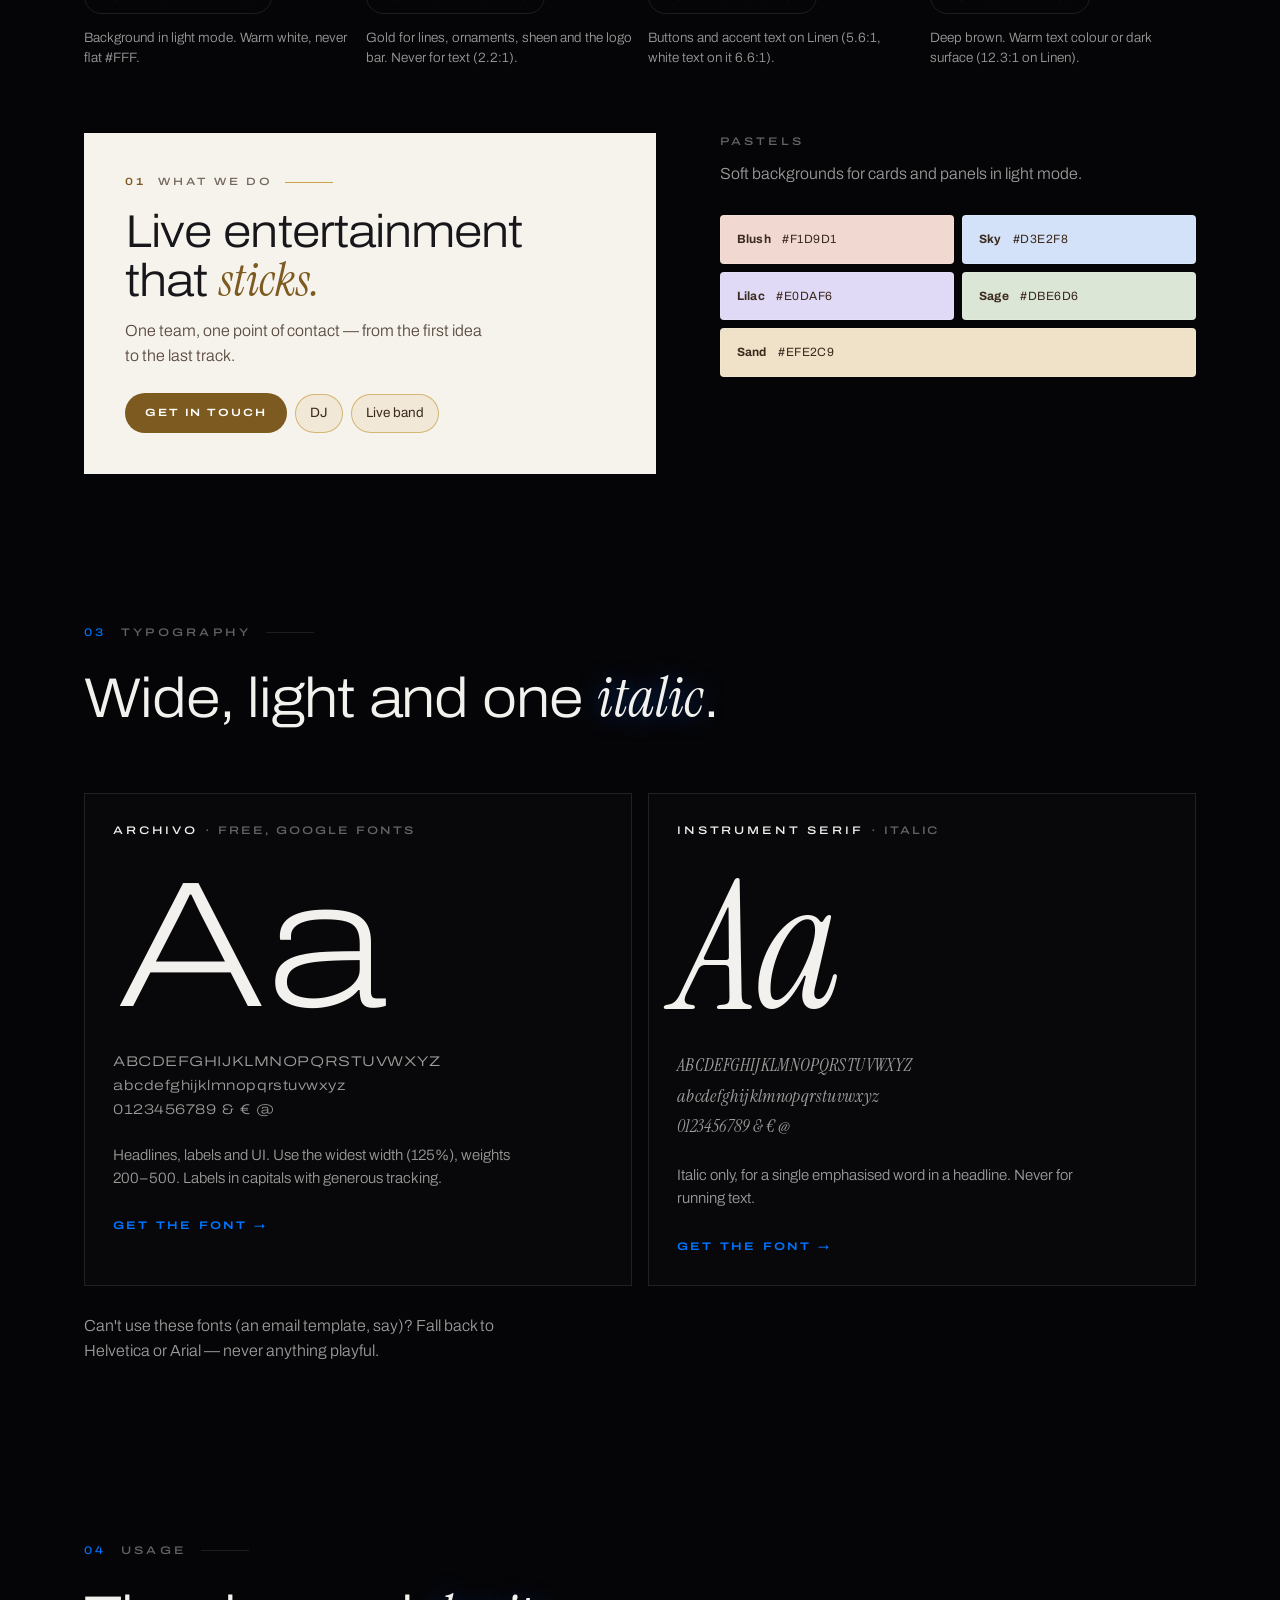
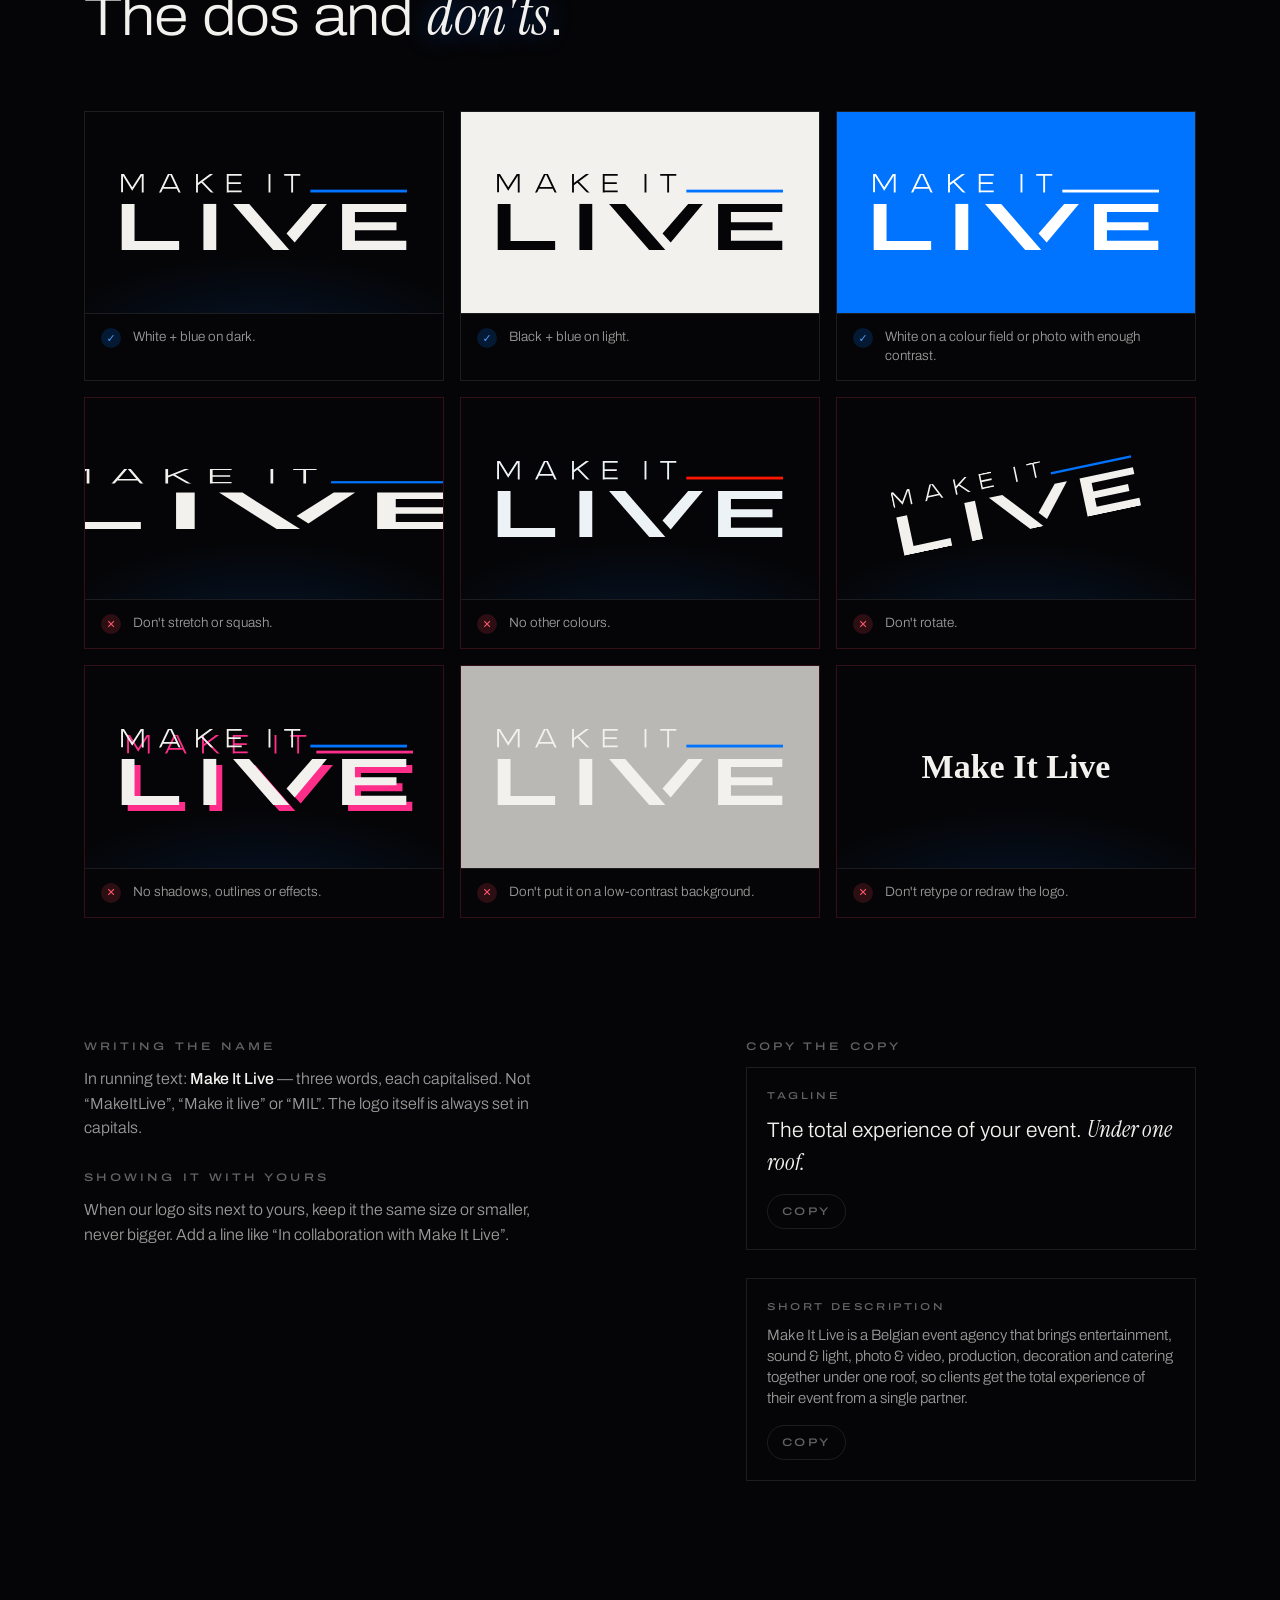
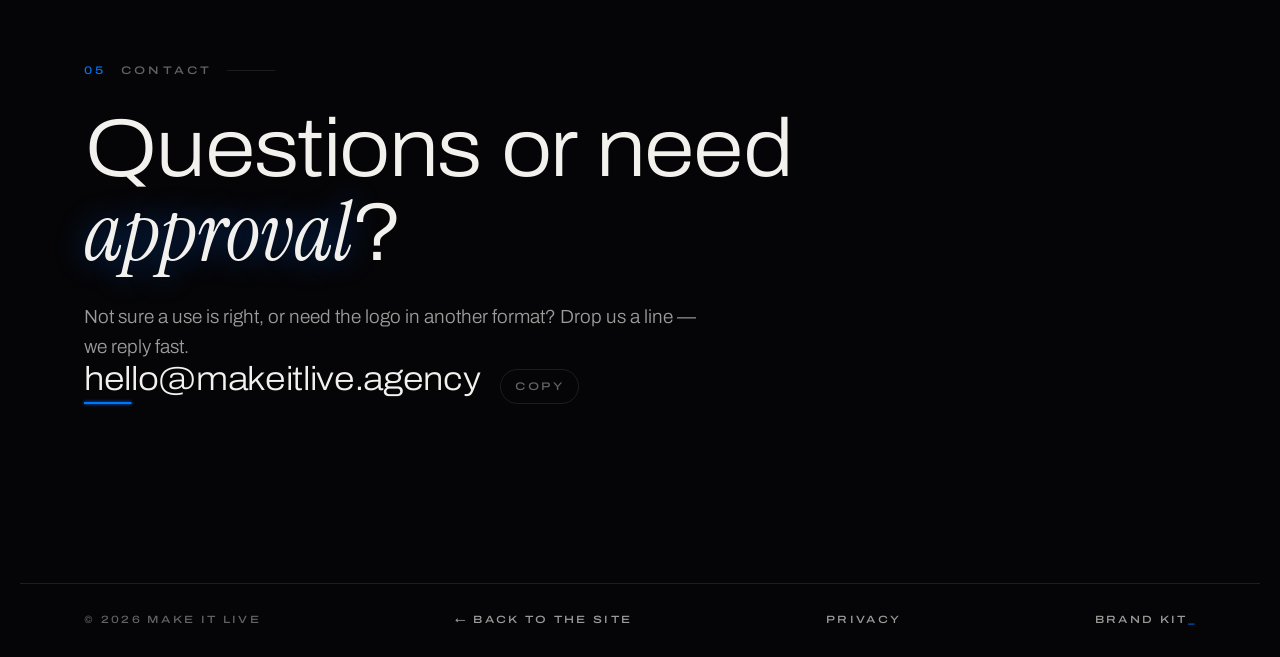
==== commit 3e54dcc6: "Light mode: buttons and accents move to bronze/champagne; add warm logo variant - Light mode: button" ====
--- a/brand-kit.html
+++ b/brand-kit.html
@@ -102,9 +102,20 @@
           <figcaption>
             <div>
               <h3><span data-l="nl">Op licht</span><span data-l="en">On light</span></h3>
-              <p><span data-l="nl">Zwart + blauw.</span><span data-l="en">Black + blue.</span></p>
+              <p><span data-l="nl">Zwart + blauw. Voor blauwe, koele toepassingen.</span><span data-l="en">Black + blue. For cool, blue-led uses.</span></p>
             </div>
             <div class="bk-dl"><a href="/assets/brand/makeitlive-logo-on-light.svg" download>SVG</a><a href="/assets/brand/makeitlive-logo-on-light.png" download>PNG</a></div>
+          </figcaption>
+        </figure>
+
+        <figure class="bk-card reveal">
+          <div class="bk-prev bk-linen"><img src="/assets/brand/makeitlive-logo-on-light-gold.svg" alt="Make It Live logo, black with champagne gold bar"></div>
+          <figcaption>
+            <div>
+              <h3><span data-l="nl">Op licht, warm</span><span data-l="en">On light, warm</span></h3>
+              <p><span data-l="nl">Zwart + champagne. Zoals op de lichte site.</span><span data-l="en">Black + champagne. As on the light website.</span></p>
+            </div>
+            <div class="bk-dl"><a href="/assets/brand/makeitlive-logo-on-light-gold.svg" download>SVG</a><a href="/assets/brand/makeitlive-logo-on-light-gold.png" download>PNG</a></div>
           </figcaption>
         </figure>
 
@@ -227,8 +238,8 @@
 
       <h3 class="bk-sub bk-sub-gap reveal"><span data-l="nl">Lichte modus</span><span data-l="en">Light mode</span></h3>
       <p class="bk-p reveal">
-        <span data-l="nl">Overdag en voor bruiloften werkt een warme tint beter dan koud blauw. Champagne en Bronze brengen die warmte, Blauw blijft voor de logobalk en knoppen.</span>
-        <span data-l="en">By day and for weddings a warm tint works better than cold blue. Champagne and Bronze bring the warmth; Blue stays for the logo bar and buttons.</span>
+        <span data-l="nl">Overdag en voor bruiloften werkt een warme tint beter dan koud blauw. In de lichte modus nemen Bronze (knoppen, accenten) en Champagne (lijnen, logobalk) de rol van blauw over. Blauw blijft het accent in de donkere modus.</span>
+        <span data-l="en">By day and for weddings a warm tint works better than cold blue. In light mode Bronze (buttons, accents) and Champagne (lines, logo bar) take over from blue. Blue remains the accent in dark mode.</span>
       </p>
       <div class="bk-swatches">
         <div class="bk-sw reveal">
@@ -243,14 +254,14 @@
           <h3>Champagne</h3>
           <button type="button" class="copy" data-copy="#C9A24B"><span class="copy-idle">#C9A24B</span><span class="copy-done"><span data-l="nl">Gekopieerd</span><span data-l="en">Copied</span></span></button>
           <button type="button" class="copy" data-copy="rgb(201, 162, 75)"><span class="copy-idle">RGB 201 · 162 · 75</span><span class="copy-done"><span data-l="nl">Gekopieerd</span><span data-l="en">Copied</span></span></button>
-          <p><span data-l="nl">Goud voor lijnen, sierranden en glans. Nooit voor tekst (2.2:1).</span><span data-l="en">Gold for lines, ornaments and sheen. Never for text (2.2:1).</span></p>
+          <p><span data-l="nl">Goud voor lijnen, sierranden, glans en de logobalk. Nooit voor tekst (2.2:1).</span><span data-l="en">Gold for lines, ornaments, sheen and the logo bar. Never for text (2.2:1).</span></p>
         </div>
         <div class="bk-sw reveal">
           <div class="bk-chip" style="background:#7d5a1f"></div>
           <h3>Bronze</h3>
           <button type="button" class="copy" data-copy="#7D5A1F"><span class="copy-idle">#7D5A1F</span><span class="copy-done"><span data-l="nl">Gekopieerd</span><span data-l="en">Copied</span></span></button>
           <button type="button" class="copy" data-copy="rgb(125, 90, 31)"><span class="copy-idle">RGB 125 · 90 · 31</span><span class="copy-done"><span data-l="nl">Gekopieerd</span><span data-l="en">Copied</span></span></button>
-          <p><span data-l="nl">Accent voor kleine tekst en nummers op Linen (5.6:1).</span><span data-l="en">Accent for small text and numbers on Linen (5.6:1).</span></p>
+          <p><span data-l="nl">Knoppen en accenttekst op Linen (5.6:1, witte tekst erop 6.6:1).</span><span data-l="en">Buttons and accent text on Linen (5.6:1, white text on it 6.6:1).</span></p>
         </div>
         <div class="bk-sw reveal">
           <div class="bk-chip" style="background:#3b2a1e"></div>
--- a/styles.css
+++ b/styles.css
@@ -14,10 +14,14 @@
   --ink-3: rgba(23, 22, 26, 0.56);
   --line: rgba(23, 22, 26, 0.13);
 
-  --blue: #0074ff;
-  --blue-text: #0060d6;    /* small blue text needs the darker blue on light */
-  --blue-btn: #0067e6;
-  --blue-soft: rgba(0, 116, 255, 0.28);
+  /* "blue" tokens: in light mode they carry the gold/bronze family, in dark mode the brand blue */
+  --blue: #c9a24b;          /* decorative lines, logo bar (champagne) */
+  --blue-rgb: 201, 162, 75;
+  --blue-text: #7d5a1f;     /* small accent text (bronze, 5.6:1 on linen) */
+  --blue-btn: #7d5a1f;      /* buttons (white text 6.6:1) */
+  --btn-hover: #5f4316;
+  --btn-rgb: 125, 90, 31;
+  --blue-soft: rgba(201, 162, 75, 0.38);
   --glow: none;
   --bar-glow: none;
 
@@ -53,8 +57,13 @@
   --ink-3: rgba(242, 241, 238, 0.4);
   --line: rgba(242, 241, 238, 0.1);
 
+  --blue: #0074ff;
+  --blue-rgb: 0, 116, 255;
   --blue-text: #0074ff;
   --blue-btn: #0074ff;
+  --btn-hover: #2a8bff;
+  --btn-rgb: 0, 103, 230;
+  --blue-soft: rgba(0, 116, 255, 0.28);
   --accent: #0074ff;
   --gold-line: var(--line);
   --em: var(--ink);
@@ -85,13 +94,13 @@
   transition: background-color 0.5s, color 0.5s;
 }
 
-::selection { background: var(--blue); color: #fff; }
+::selection { background: var(--accent); color: #fff; }
 
 a { color: inherit; text-decoration: none; }
 button { font: inherit; color: inherit; background: none; border: 0; padding: 0; cursor: pointer; }
 em { font-family: var(--serif); font-style: italic; font-weight: 400; letter-spacing: 0; }
 
-:focus-visible { outline: 2px solid var(--blue); outline-offset: 4px; }
+:focus-visible { outline: 2px solid var(--accent); outline-offset: 4px; }
 
 .sr-only {
   position: absolute; width: 1px; height: 1px; padding: 0; margin: -1px;
@@ -129,7 +138,7 @@
 
 .spot {
   position: fixed; inset: 0; z-index: 0; pointer-events: none;
-  background: radial-gradient(520px circle at var(--mx, 50%) var(--my, -20%), rgba(0, 116, 255, 0.08), transparent 60%);
+  background: radial-gradient(520px circle at var(--mx, 50%) var(--my, -20%), rgba(var(--blue-rgb), 0.09), transparent 60%);
 }
 @media (hover: none) { .spot { display: none; } }
 
@@ -222,11 +231,11 @@
   padding: 16px 28px; border-radius: 999px;
   background: var(--blue-btn); color: #fff;
   font-size: 11.5px; font-weight: 600; font-stretch: 125%; letter-spacing: 0.2em; text-transform: uppercase;
-  box-shadow: 0 14px 40px -14px rgba(0, 103, 230, 0.7);
+  box-shadow: 0 14px 40px -14px rgba(var(--btn-rgb), 0.7);
   transition: transform 0.4s var(--ease), box-shadow 0.4s, background 0.3s;
   border: 0; cursor: pointer;
 }
-.btn:hover { transform: translateY(-2px); box-shadow: 0 20px 50px -12px rgba(0, 103, 230, 0.9); }
+.btn:hover { transform: translateY(-2px); background: var(--btn-hover); box-shadow: 0 20px 50px -12px rgba(var(--btn-rgb), 0.9); }
 .btn-ghost { background: transparent; color: var(--ink-2); box-shadow: inset 0 0 0 1px var(--line); }
 .btn-ghost:hover { color: var(--ink); box-shadow: inset 0 0 0 1px var(--ink-3); transform: none; }
 .btn-lg { padding: 20px 34px; font-size: 12.5px; text-align: center; justify-content: center; text-wrap: balance; }
@@ -259,7 +268,7 @@
 .hero.has-video {
   --ink: #f2f1ee; --ink-2: rgba(242, 241, 238, 0.86); --ink-3: rgba(242, 241, 238, 0.64);
   --fg-rgb: 242, 241, 238; --line: rgba(242, 241, 238, 0.28);
-  --glow: 0 0 30px rgba(0, 116, 255, 0.6);
+  --glow: 0 0 30px rgba(var(--blue-rgb), 0.6);
   color: var(--ink);
 }
 .hero.has-video .stage { display: none; }
@@ -330,7 +339,7 @@
   animation: bar-in 1.4s 0.35s var(--ease) forwards, bar-pulse 4.5s 2.2s ease-in-out infinite;
 }
 html[data-theme="dark"] .logo-bar,
-.hero.has-video .logo-bar { filter: drop-shadow(0 0 14px rgba(0, 116, 255, 0.9)) drop-shadow(0 0 40px rgba(0, 116, 255, 0.5)); }
+.hero.has-video .logo-bar { filter: drop-shadow(0 0 14px rgba(var(--blue-rgb), 0.9)) drop-shadow(0 0 40px rgba(var(--blue-rgb), 0.5)); }
 @keyframes bar-in { to { transform: scaleX(1); } }
 @keyframes bar-pulse {
   0%, 100% { opacity: 1; }
@@ -548,7 +557,7 @@
   background: linear-gradient(180deg, rgba(var(--fg-rgb), 0.035), transparent 60%);
   transition: border-color 0.5s, transform 0.5s var(--ease), box-shadow 0.5s;
 }
-.track:hover { border-color: rgba(0, 116, 255, 0.5); box-shadow: 0 30px 80px -40px rgba(0, 116, 255, 0.5); }
+.track:hover { border-color: rgba(var(--blue-rgb), 0.6); box-shadow: 0 30px 80px -40px rgba(var(--blue-rgb), 0.5); }
 .track-k { margin: 0; font-size: 10px; font-weight: 500; font-stretch: 125%; letter-spacing: 0.3em; text-transform: uppercase; color: var(--ink-3); }
 .track h3 {
   margin: 6px 0 18px;
@@ -594,7 +603,7 @@
 }
 .role-plus::after { transform: rotate(90deg); }
 .role[open] .role-plus::after { transform: rotate(0); }
-.role[open] .role-plus::before, .role[open] .role-plus::after { background: var(--blue); }
+.role[open] .role-plus::before, .role[open] .role-plus::after { background: var(--accent); }
 
 .role-body { padding: 0 0 36px 68px; max-width: 900px; }
 .role[open] .role-body { animation: rise 0.6s var(--ease); }
@@ -645,7 +654,7 @@
 .field textarea { min-height: 130px; resize: vertical; }
 .field input::placeholder, .field textarea::placeholder { color: var(--ink-3); }
 .field input:hover, .field select:hover, .field textarea:hover { border-color: var(--ink-3); }
-.field input:focus, .field select:focus, .field textarea:focus { outline: none; border-color: var(--blue); box-shadow: 0 0 0 3px var(--blue-soft); }
+.field input:focus, .field select:focus, .field textarea:focus { outline: none; border-color: var(--accent); box-shadow: 0 0 0 3px var(--blue-soft); }
 .field input:user-invalid, .field select:user-invalid { border-color: #d6344a; }
 .fieldset { border: 0; margin: 0; padding: 0; min-width: 0; }
 .fieldset legend { padding: 0; margin-bottom: 10px; }
@@ -659,7 +668,7 @@
 }
 .pill:hover span { border-color: var(--ink-3); color: var(--ink); }
 .pill input:checked + span { background: var(--blue-btn); border-color: var(--blue-btn); color: #fff; }
-.pill input:focus-visible + span { outline: 2px solid var(--blue); outline-offset: 3px; }
+.pill input:focus-visible + span { outline: 2px solid var(--accent); outline-offset: 3px; }
 .hp { position: absolute; left: -9999px; width: 1px; height: 1px; overflow: hidden; }
 .form-foot { grid-column: 1 / -1; display: flex; flex-wrap: wrap; align-items: center; gap: 16px 24px; }
 .form-note { margin: 0; font-size: 12.5px; color: var(--ink-3); max-width: 46ch; }
--- a/brand-kit.css
+++ b/brand-kit.css
@@ -40,6 +40,7 @@
 .bk-dark  { background: radial-gradient(90% 70% at 50% 120%, rgba(0, 116, 255, 0.14), transparent 70%), #050507; }
 .bk-light { background: #f2f1ee; }
 .bk-paper { background: #fff; }
+.bk-linen { background: #f6f2ec; }
 .bk-blue  { background: #0074ff; }
 .bk-grey  { background: #b9b8b4; }
 .bk-icon { background: #1b1c22; }
@@ -174,7 +175,7 @@
 .ld-h em { color: #7d5a1f; }
 .ld-p { margin: 0 0 24px; font-weight: 300; max-width: 40ch; color: rgba(59, 42, 30, 0.85); }
 .ld-row { display: flex; flex-wrap: wrap; gap: 8px; align-items: center; }
-.ld-btn { padding: 12px 20px; border-radius: 999px; background: #0067e6; color: #fff; font-size: 10.5px; font-weight: 600; font-stretch: 125%; letter-spacing: 0.18em; text-transform: uppercase; }
+.ld-btn { padding: 12px 20px; border-radius: 999px; background: #7d5a1f; color: #fff; font-size: 10.5px; font-weight: 600; font-stretch: 125%; letter-spacing: 0.18em; text-transform: uppercase; }
 .ld-chip { padding: 8px 14px; border-radius: 999px; border: 1px solid rgba(201, 162, 75, 0.7); font-size: 13.5px; color: #3b2a1e; background: rgba(201, 162, 75, 0.12); }
 .bk-pastels { display: grid; grid-template-columns: 1fr 1fr; gap: 8px; }
 .bk-pastel { display: flex; align-items: center; justify-content: flex-start; padding: 14px 16px; border-radius: 4px; border: 1px solid rgba(255, 255, 255, 0.12); color: #3b2a1e; font-size: 12px; letter-spacing: 0.04em; text-transform: none; font-weight: 400; font-stretch: 100%; }
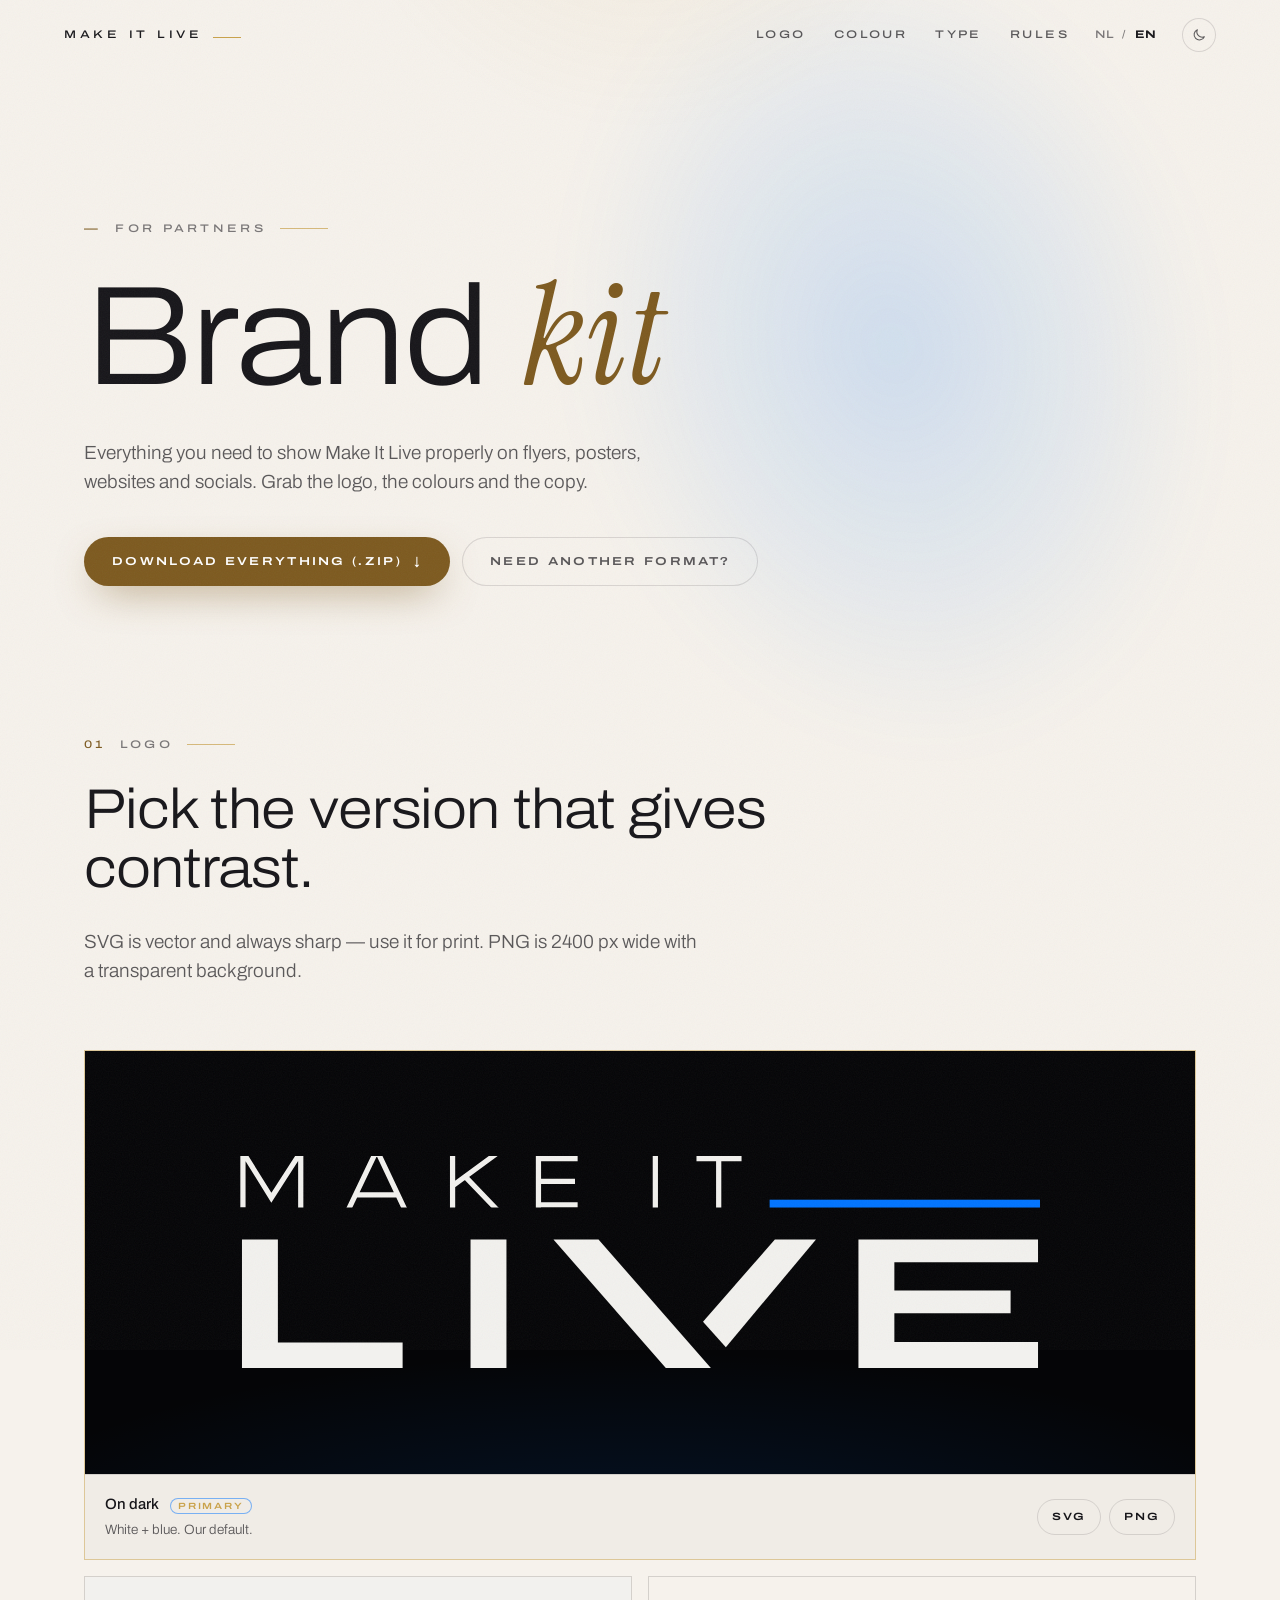
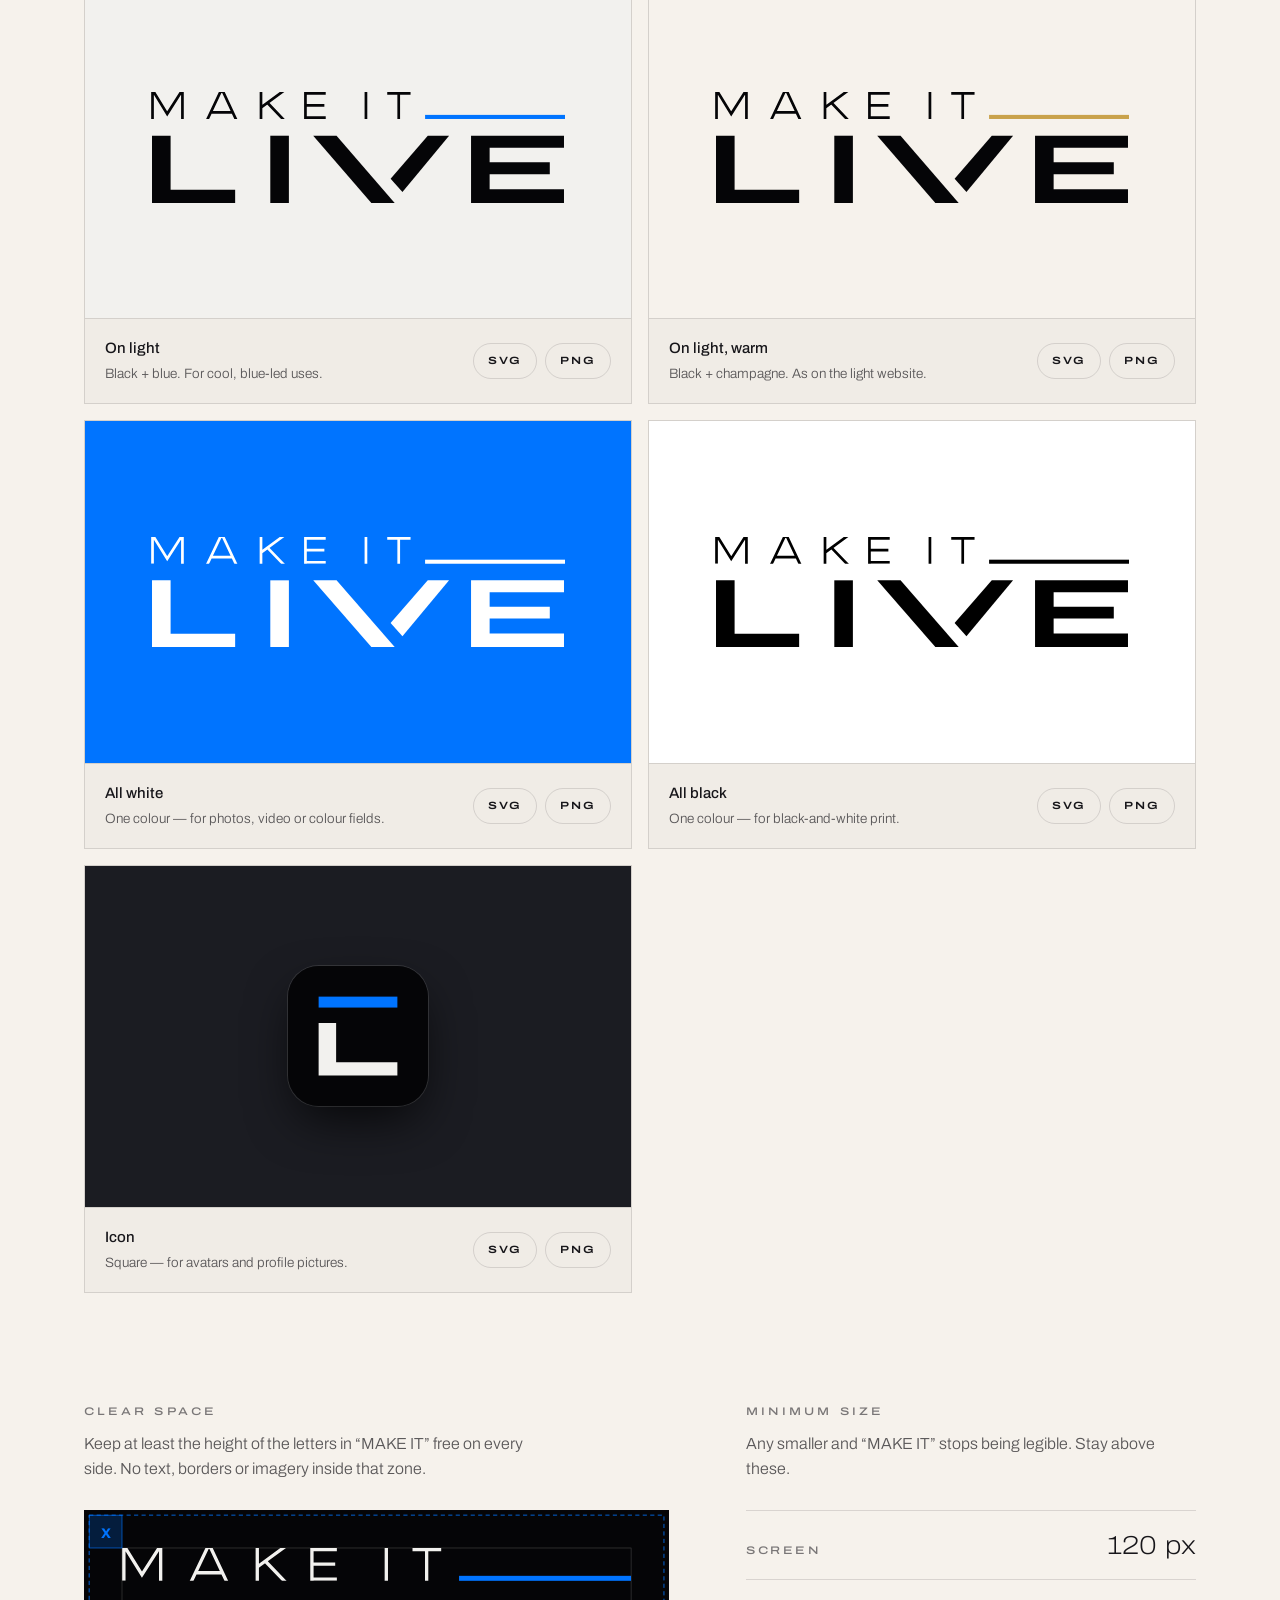
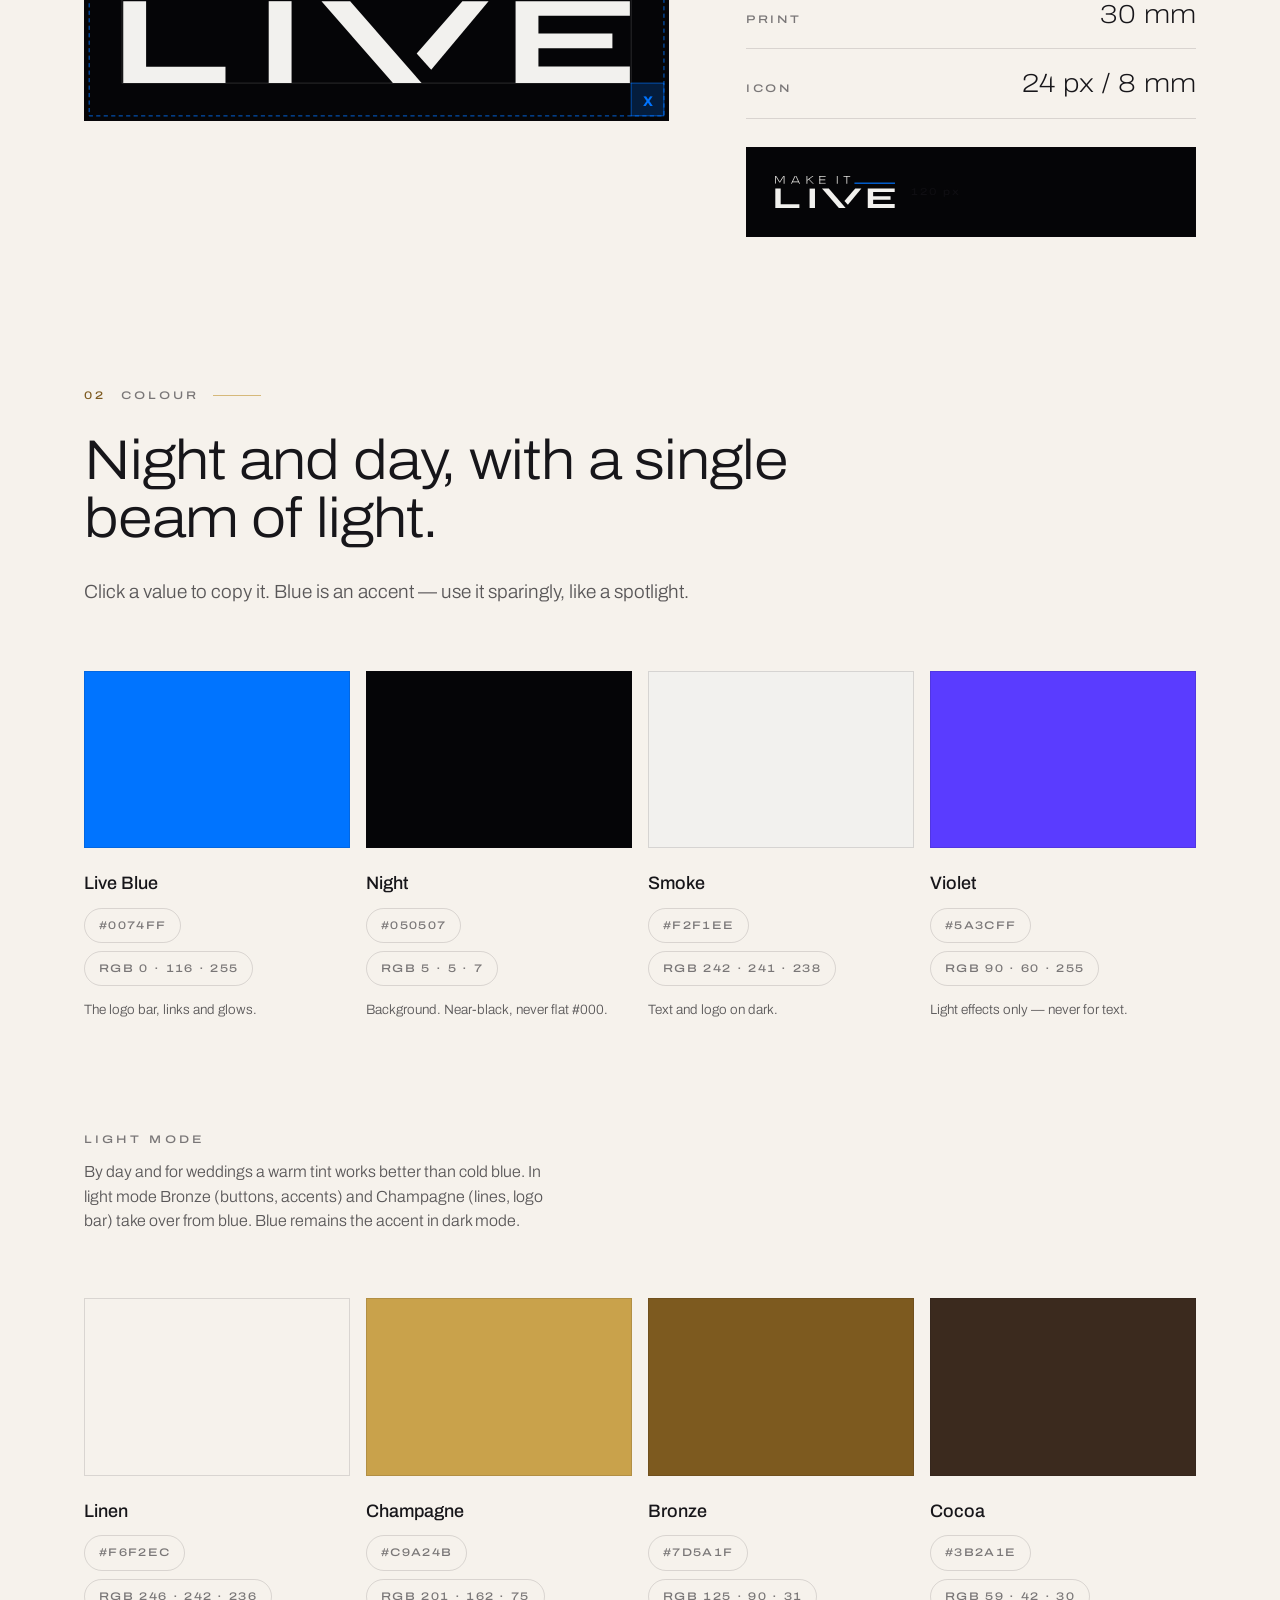
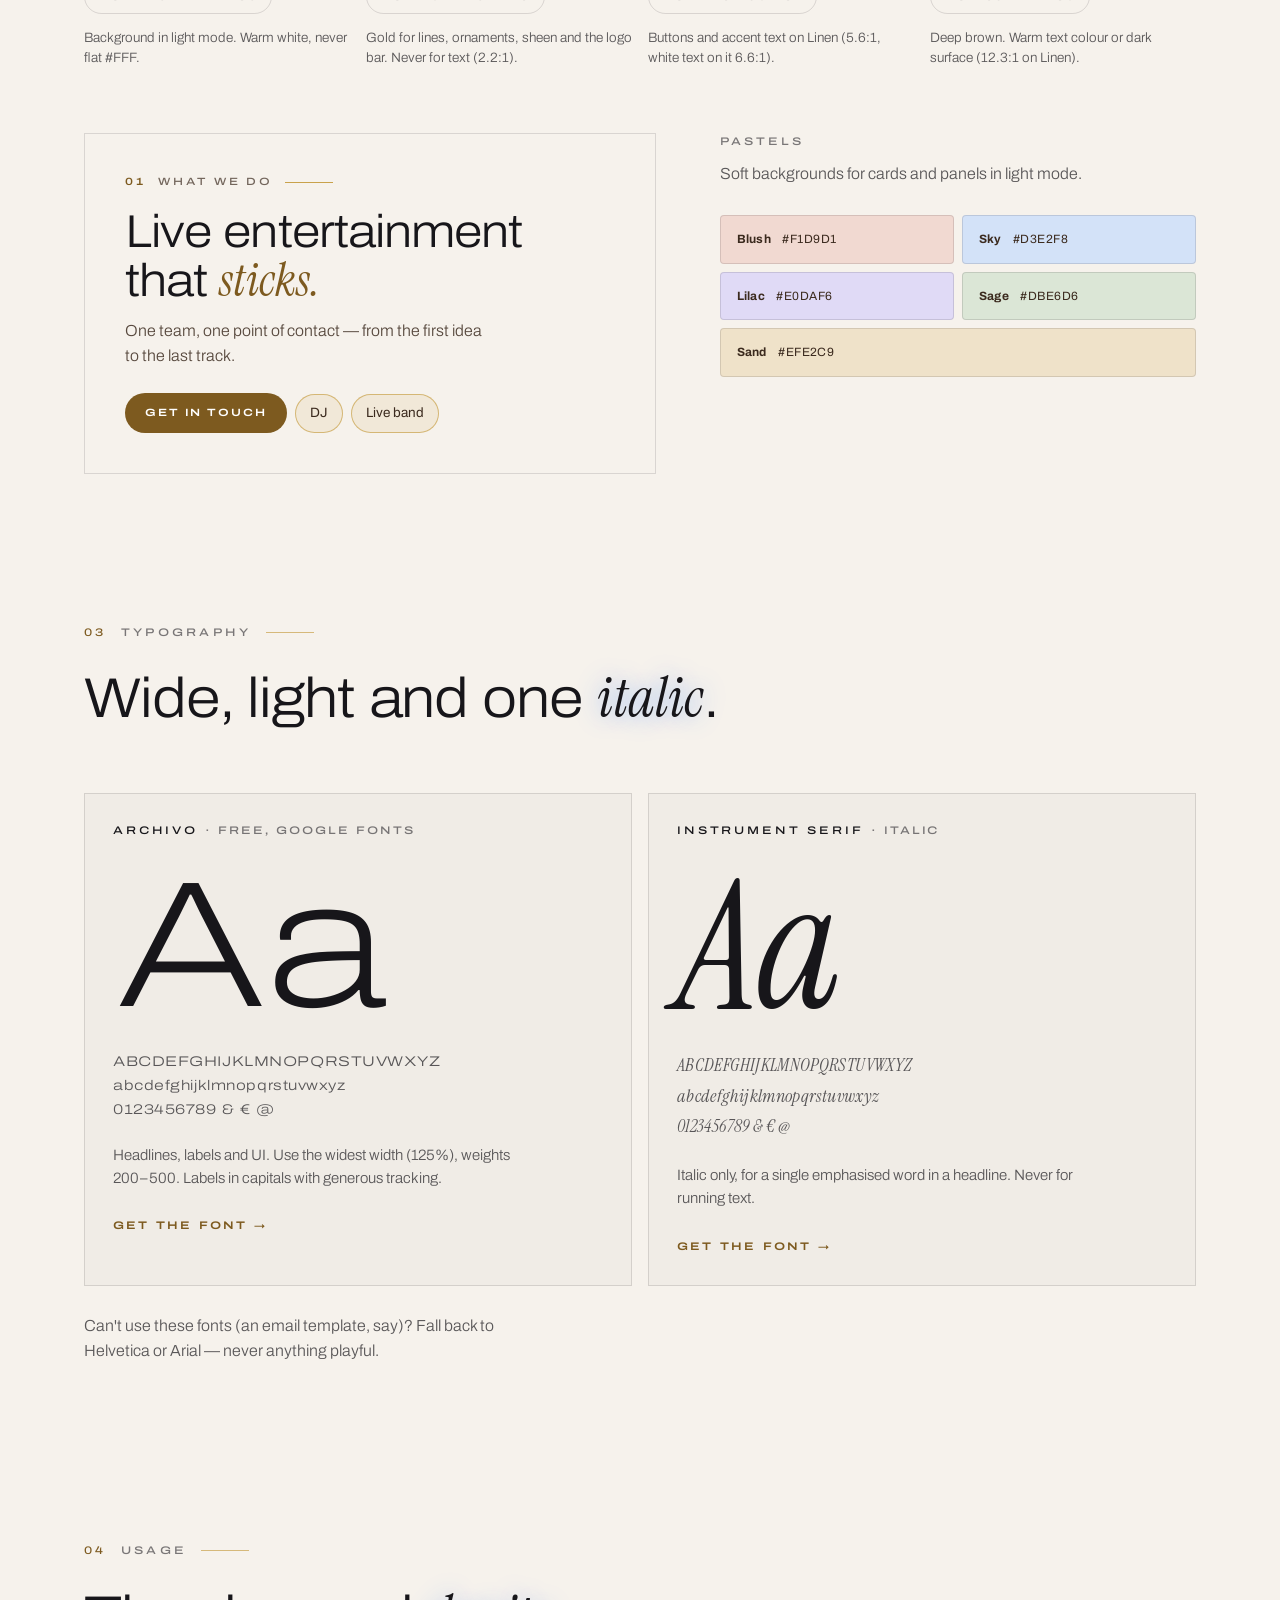
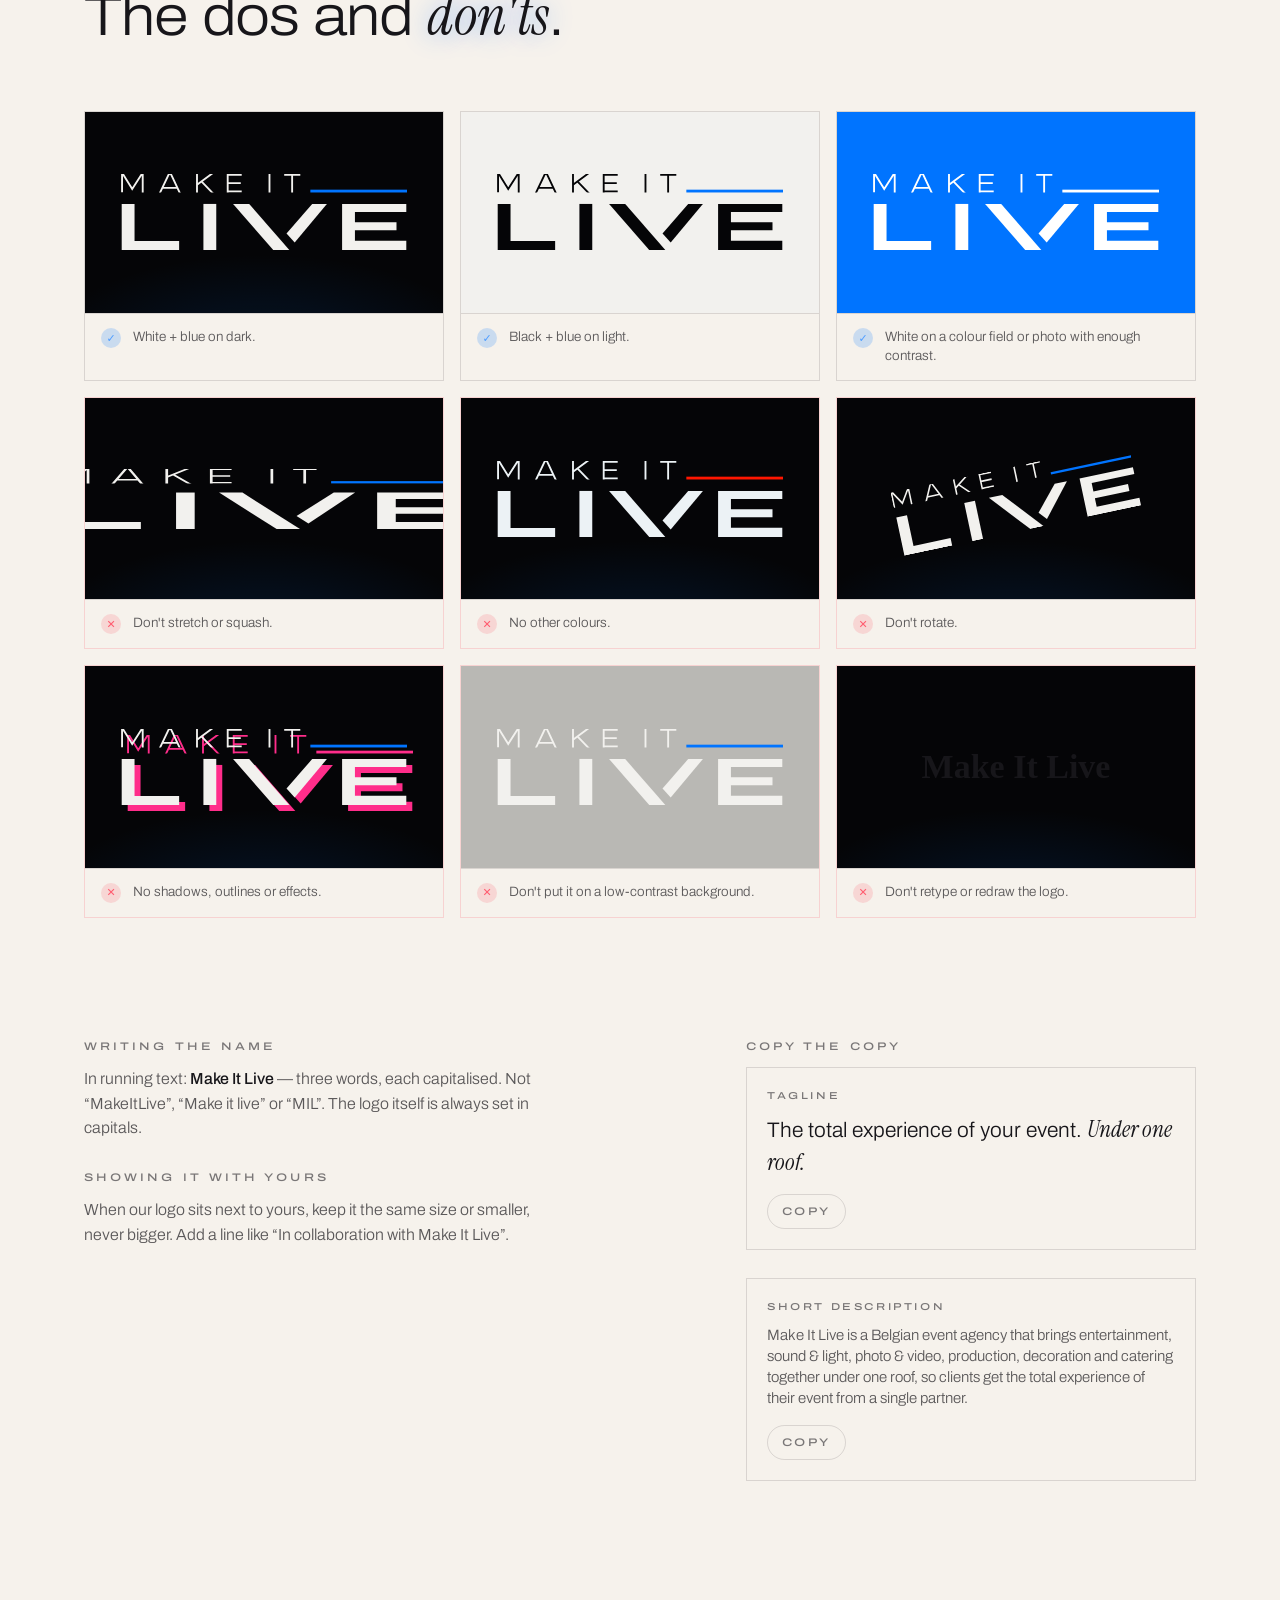
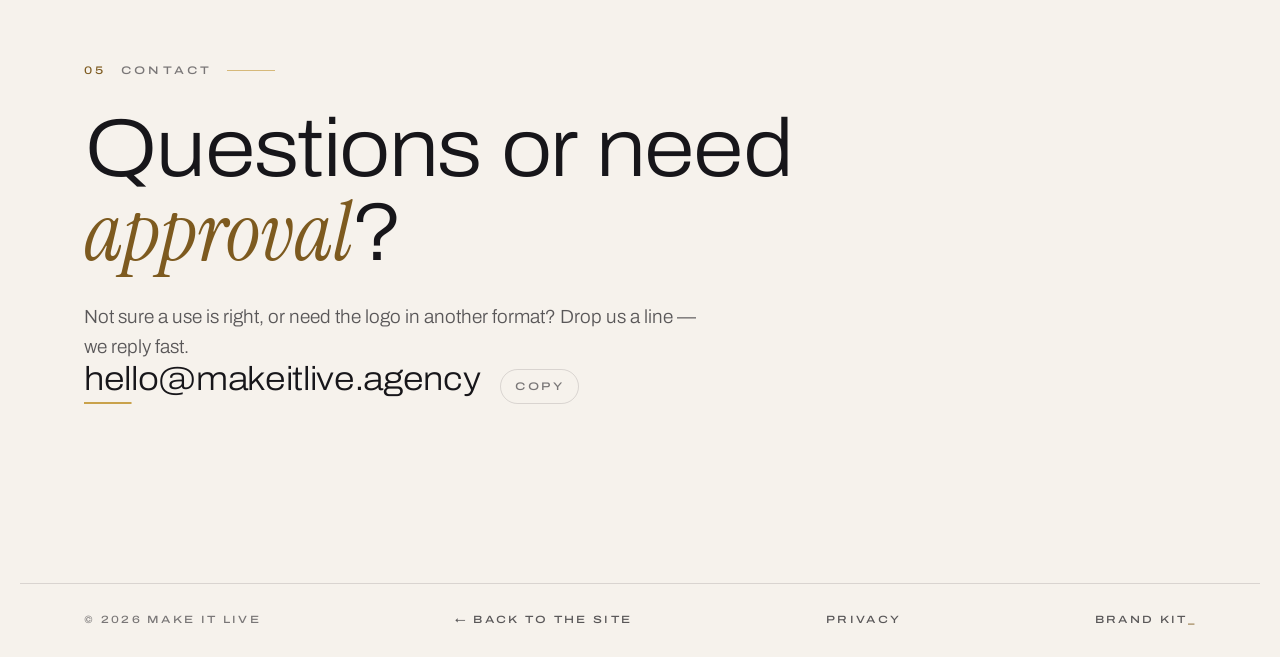
==== commit d6fe410e: "Light mode is always the default: theme choice only lasts for the current visit - Theme persisted in" ====
--- a/brand-kit.html
+++ b/brand-kit.html
@@ -6,8 +6,8 @@
   <title>Make It Live — Brand kit</title>
   <meta name="description" content="Logo's, kleuren, lettertypes en richtlijnen voor partners van Make It Live. Logos, colours, type and guidelines for Make It Live partners.">
   <meta name="robots" content="noindex">
-  <meta name="theme-color" content="#050507">
-  <meta name="color-scheme" content="dark">
+  <meta name="theme-color" content="#f6f2ec">
+  <meta name="color-scheme" content="light dark">
   <link rel="icon" href="/favicon.svg" type="image/svg+xml">
   <link rel="preconnect" href="https://fonts.googleapis.com">
   <link rel="preconnect" href="https://fonts.gstatic.com" crossorigin>
@@ -25,7 +25,9 @@
         else if (!/^nl\b/i.test(navigator.language || '')) lang = 'en';
       } catch (e) {}
       document.documentElement.lang = lang;
-      document.documentElement.dataset.theme = 'dark';
+      var theme = 'light';
+      try { if (sessionStorage.getItem('mil-theme') === 'dark') theme = 'dark'; localStorage.removeItem('mil-theme'); } catch (e) {}
+      document.documentElement.dataset.theme = theme;
       document.documentElement.classList.add('js');
     })();
   </script>
@@ -49,6 +51,10 @@
       <span aria-hidden="true">/</span>
       <button type="button" data-set-lang="en">EN</button>
     </div>
+    <button type="button" class="theme-toggle" data-theme-toggle aria-label="Toggle dark mode">
+      <svg class="i-moon" viewBox="0 0 24 24" aria-hidden="true"><path d="M20 14.5A8 8 0 0 1 9.5 4a8 8 0 1 0 10.5 10.5z"/></svg>
+      <svg class="i-sun" viewBox="0 0 24 24" aria-hidden="true"><circle cx="12" cy="12" r="4"/><path d="M12 2v2M12 20v2M4.9 4.9l1.4 1.4M17.7 17.7l1.4 1.4M2 12h2M20 12h2M4.9 19.1l1.4-1.4M17.7 6.3l1.4-1.4"/></svg>
+    </button>
   </header>
 
   <main id="top">
--- a/styles.css
+++ b/styles.css
@@ -502,6 +502,9 @@
 .core-card p { margin: 0; max-width: 34ch; font-size: 15px; font-weight: 400; color: var(--ink-2); }
 html:not([data-theme="dark"]) .core-card p { color: rgba(23, 22, 26, 0.78); }
 
+/* Preview-only: the whole service card becomes a link (no visible button) */
+.core-link { position: absolute; inset: 0; z-index: 2; }
+
 /* Services — full event support */
 .support {
   margin-top: 16px; padding: clamp(28px, 4vw, 48px);
@@ -543,6 +546,9 @@
 .quote blockquote { margin: 0; font-family: var(--serif); font-size: clamp(21px, 2vw, 26px); line-height: 1.25; }
 .quote blockquote::before { content: "“"; display: block; font-size: 64px; line-height: 0.6; color: var(--accent); margin-bottom: 8px; }
 .quote figcaption { font-size: 12px; font-weight: 500; font-stretch: 125%; letter-spacing: 0.14em; text-transform: uppercase; color: var(--ink-3); }
+
+/* Join page (unlisted) */
+.join-page { padding-top: clamp(140px, 18vw, 210px); padding-bottom: clamp(80px, 12vw, 140px); }
 
 /* Join — tracks */
 .tracks {
--- a/brand-kit.css
+++ b/brand-kit.css
@@ -51,9 +51,9 @@
   display: grid; grid-template-columns: repeat(2, 1fr); gap: 16px;
   margin-top: clamp(40px, 6vw, 64px);
 }
-.bk-card { margin: 0; border: 1px solid var(--line); background: rgba(255, 255, 255, 0.015); transition: border-color 0.4s; }
-.bk-card:hover { border-color: rgba(242, 241, 238, 0.25); }
-.bk-card-primary { grid-column: 1 / -1; border-color: rgba(0, 116, 255, 0.4); }
+.bk-card { margin: 0; border: 1px solid var(--line); background: rgba(var(--fg-rgb), 0.025); transition: border-color 0.4s; }
+.bk-card:hover { border-color: rgba(var(--fg-rgb), 0.3); }
+.bk-card-primary { grid-column: 1 / -1; border-color: rgba(var(--blue-rgb), 0.5); }
 .bk-card-primary .bk-prev { aspect-ratio: 21 / 8; padding: 6% 14%; }
 .bk-card figcaption {
   display: flex; flex-wrap: wrap; align-items: center; justify-content: space-between; gap: 14px 16px;
@@ -72,7 +72,7 @@
   font-size: 10.5px; font-weight: 600; font-stretch: 125%; letter-spacing: 0.18em;
   color: var(--ink); transition: border-color 0.3s, color 0.3s, background 0.3s;
 }
-.bk-dl a:hover { border-color: var(--blue); color: var(--blue); background: rgba(0, 116, 255, 0.08); }
+.bk-dl a:hover { border-color: var(--blue); color: var(--blue); background: rgba(var(--blue-rgb), 0.1); }
 
 /* Clear space + minimum size */
 .bk-two {
@@ -105,7 +105,7 @@
 
 /* Type */
 .bk-type { display: grid; grid-template-columns: 1fr 1fr; gap: 16px; margin-top: clamp(40px, 6vw, 64px); }
-.bk-face { padding: 28px; border: 1px solid var(--line); background: rgba(255, 255, 255, 0.015); }
+.bk-face { padding: 28px; border: 1px solid var(--line); background: rgba(var(--fg-rgb), 0.025); }
 .bk-face-k { margin: 0; font-size: 11px; font-weight: 500; font-stretch: 125%; letter-spacing: 0.26em; text-transform: uppercase; }
 .bk-face-k span { color: var(--ink-3); letter-spacing: 0.18em; }
 .bk-aa { margin: 18px 0 14px; font-size: clamp(96px, 14vw, 180px); line-height: 1; }
@@ -178,8 +178,8 @@
 .ld-btn { padding: 12px 20px; border-radius: 999px; background: #7d5a1f; color: #fff; font-size: 10.5px; font-weight: 600; font-stretch: 125%; letter-spacing: 0.18em; text-transform: uppercase; }
 .ld-chip { padding: 8px 14px; border-radius: 999px; border: 1px solid rgba(201, 162, 75, 0.7); font-size: 13.5px; color: #3b2a1e; background: rgba(201, 162, 75, 0.12); }
 .bk-pastels { display: grid; grid-template-columns: 1fr 1fr; gap: 8px; }
-.bk-pastel { display: flex; align-items: center; justify-content: flex-start; padding: 14px 16px; border-radius: 4px; border: 1px solid rgba(255, 255, 255, 0.12); color: #3b2a1e; font-size: 12px; letter-spacing: 0.04em; text-transform: none; font-weight: 400; font-stretch: 100%; }
-.bk-pastel:hover { color: #17161a; border-color: rgba(255, 255, 255, 0.4); }
+.bk-pastel { display: flex; align-items: center; justify-content: flex-start; padding: 14px 16px; border-radius: 4px; border: 1px solid var(--line); color: #3b2a1e; font-size: 12px; letter-spacing: 0.04em; text-transform: none; font-weight: 400; font-stretch: 100%; }
+.bk-pastel:hover { color: #17161a; border-color: rgba(var(--fg-rgb), 0.4); }
 .bk-pastel b { font-weight: 700; margin-right: 8px; letter-spacing: 0.02em; }
 .bk-pastel .copy-done { color: #17161a; }
 .bk-pastel:last-child:nth-child(odd) { grid-column: 1 / -1; }
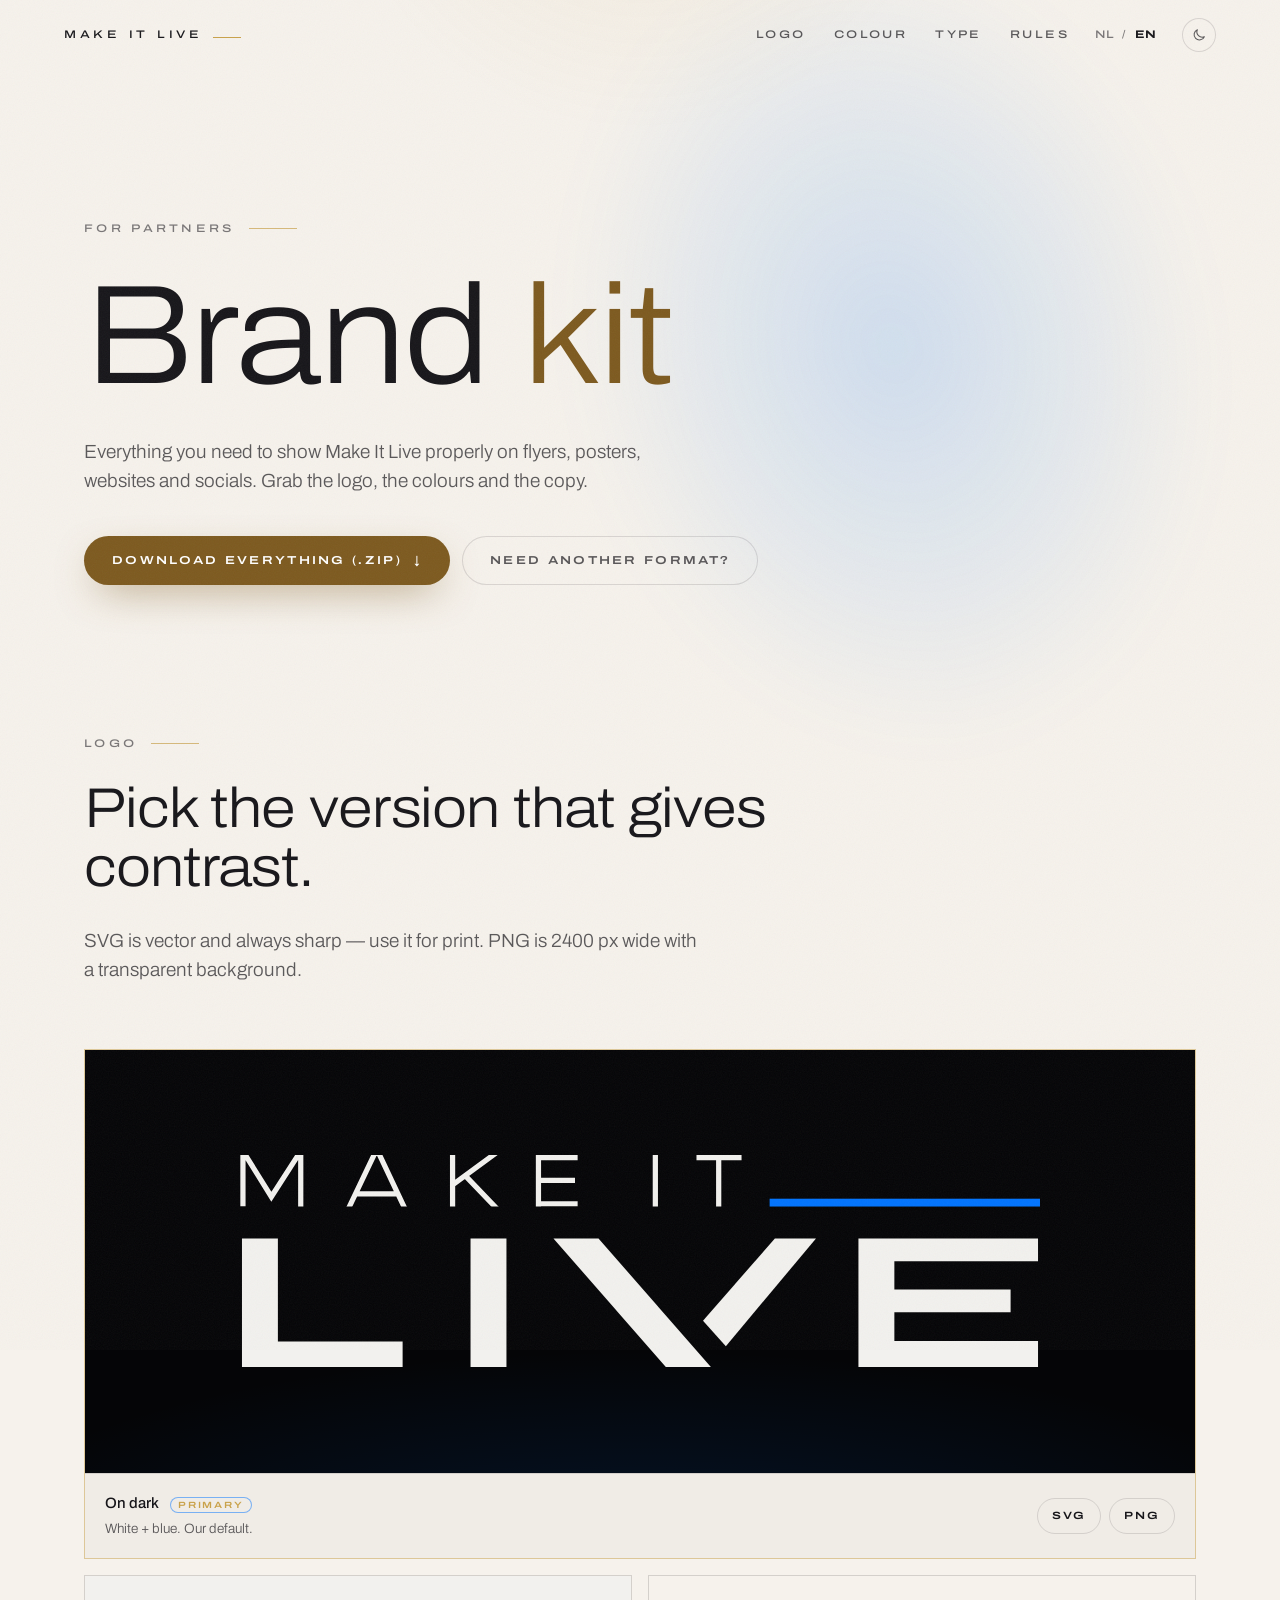
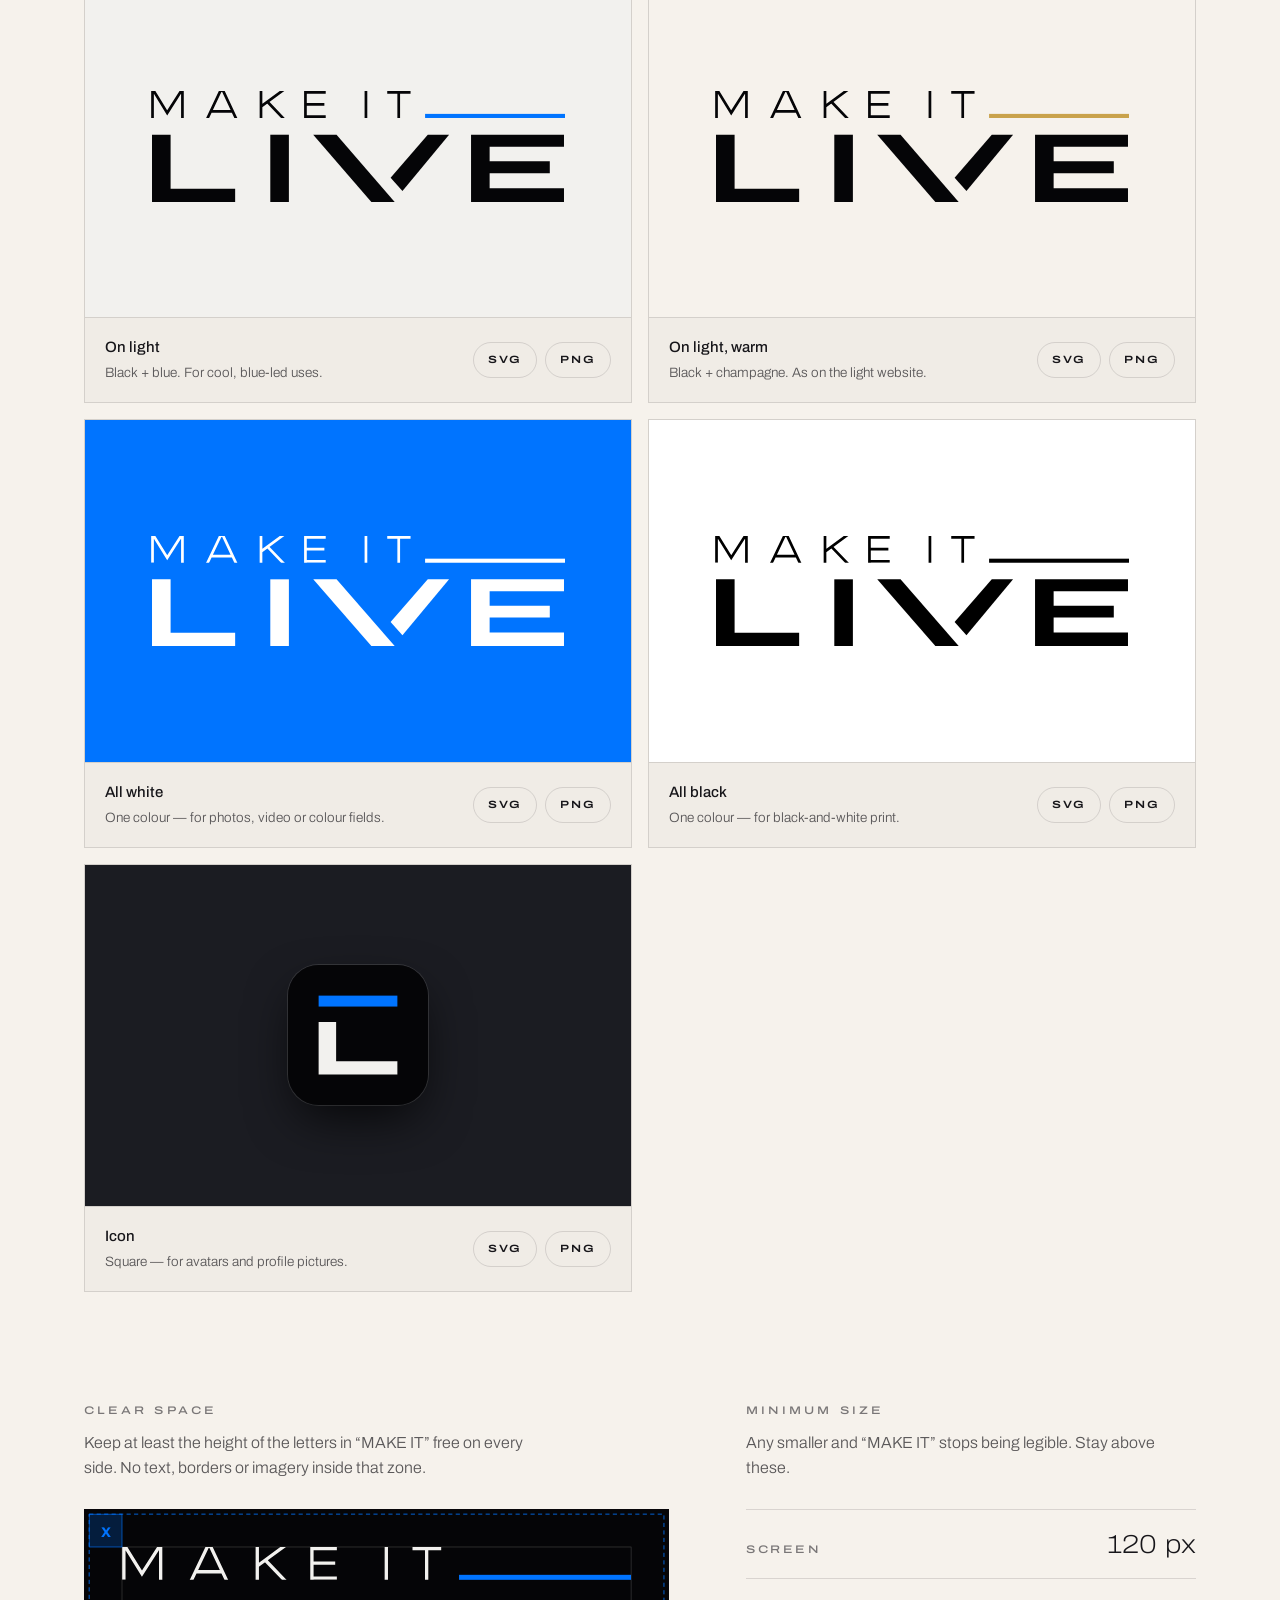
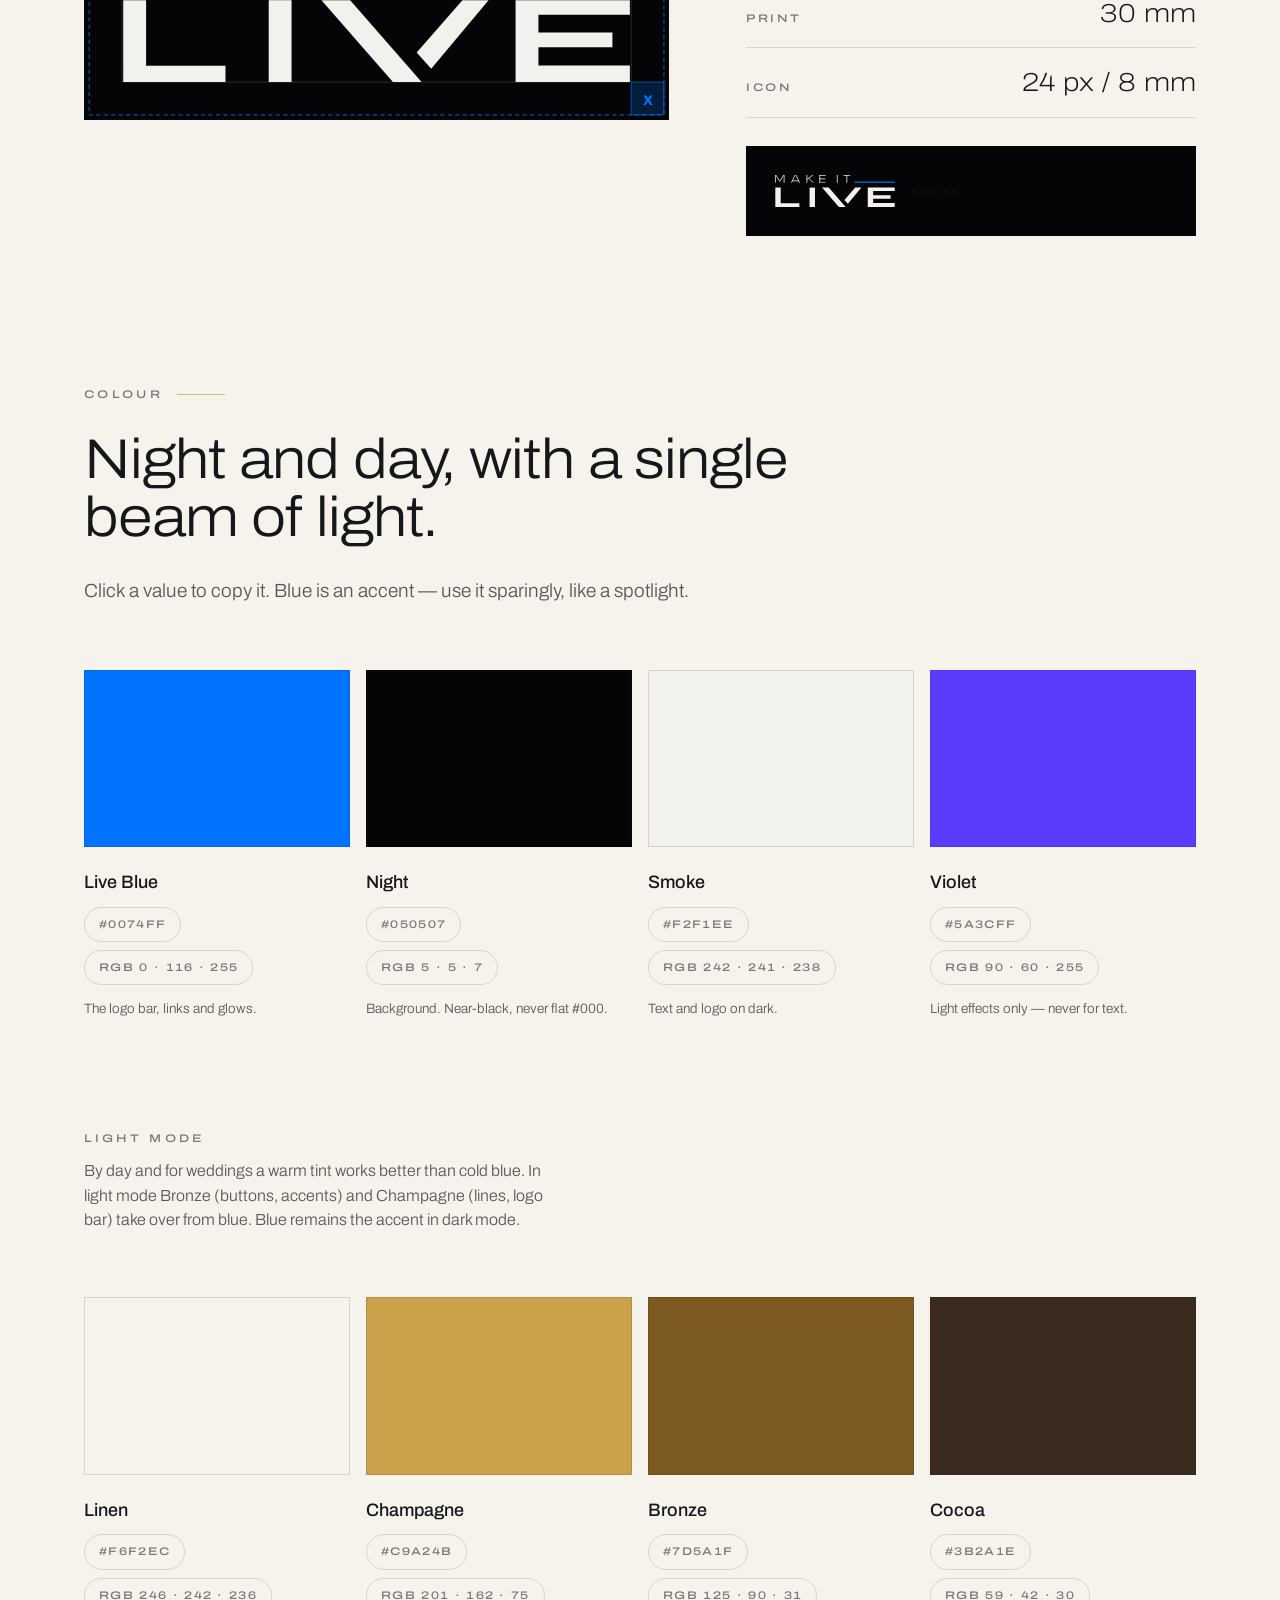
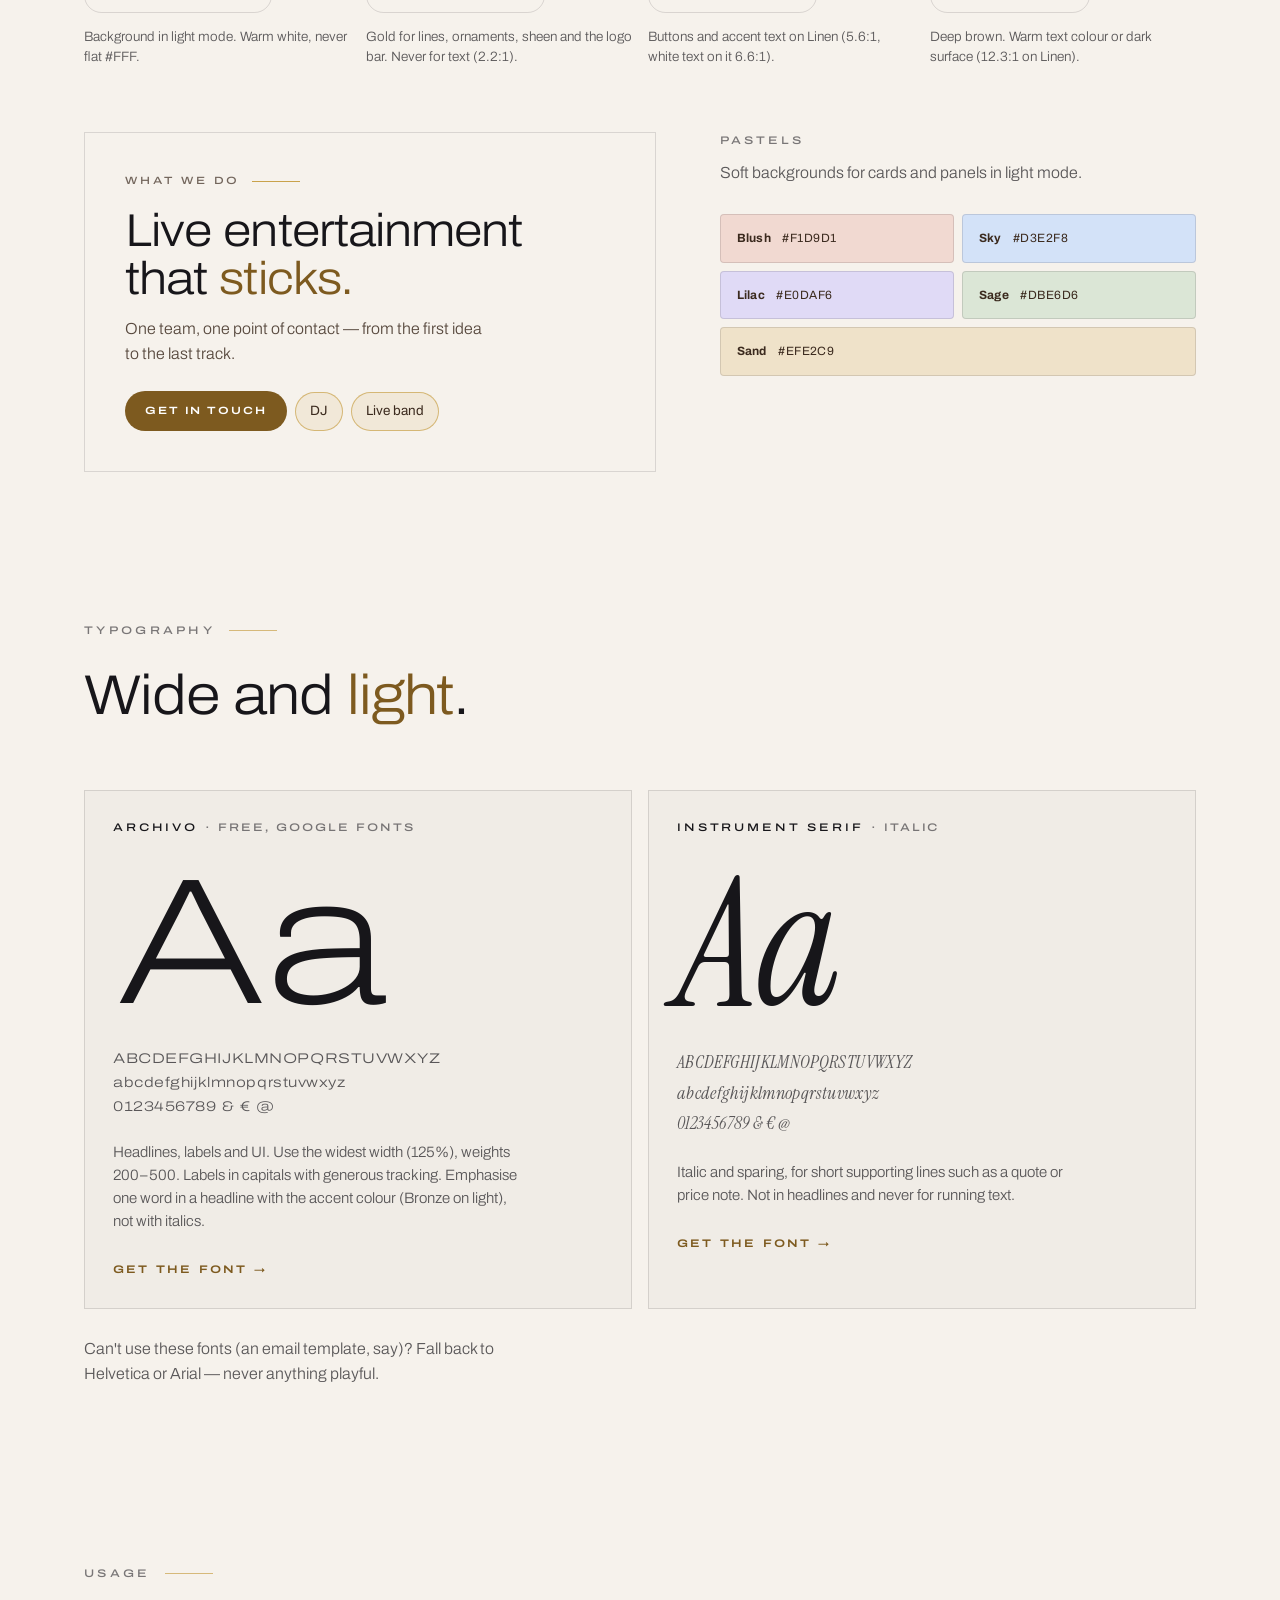
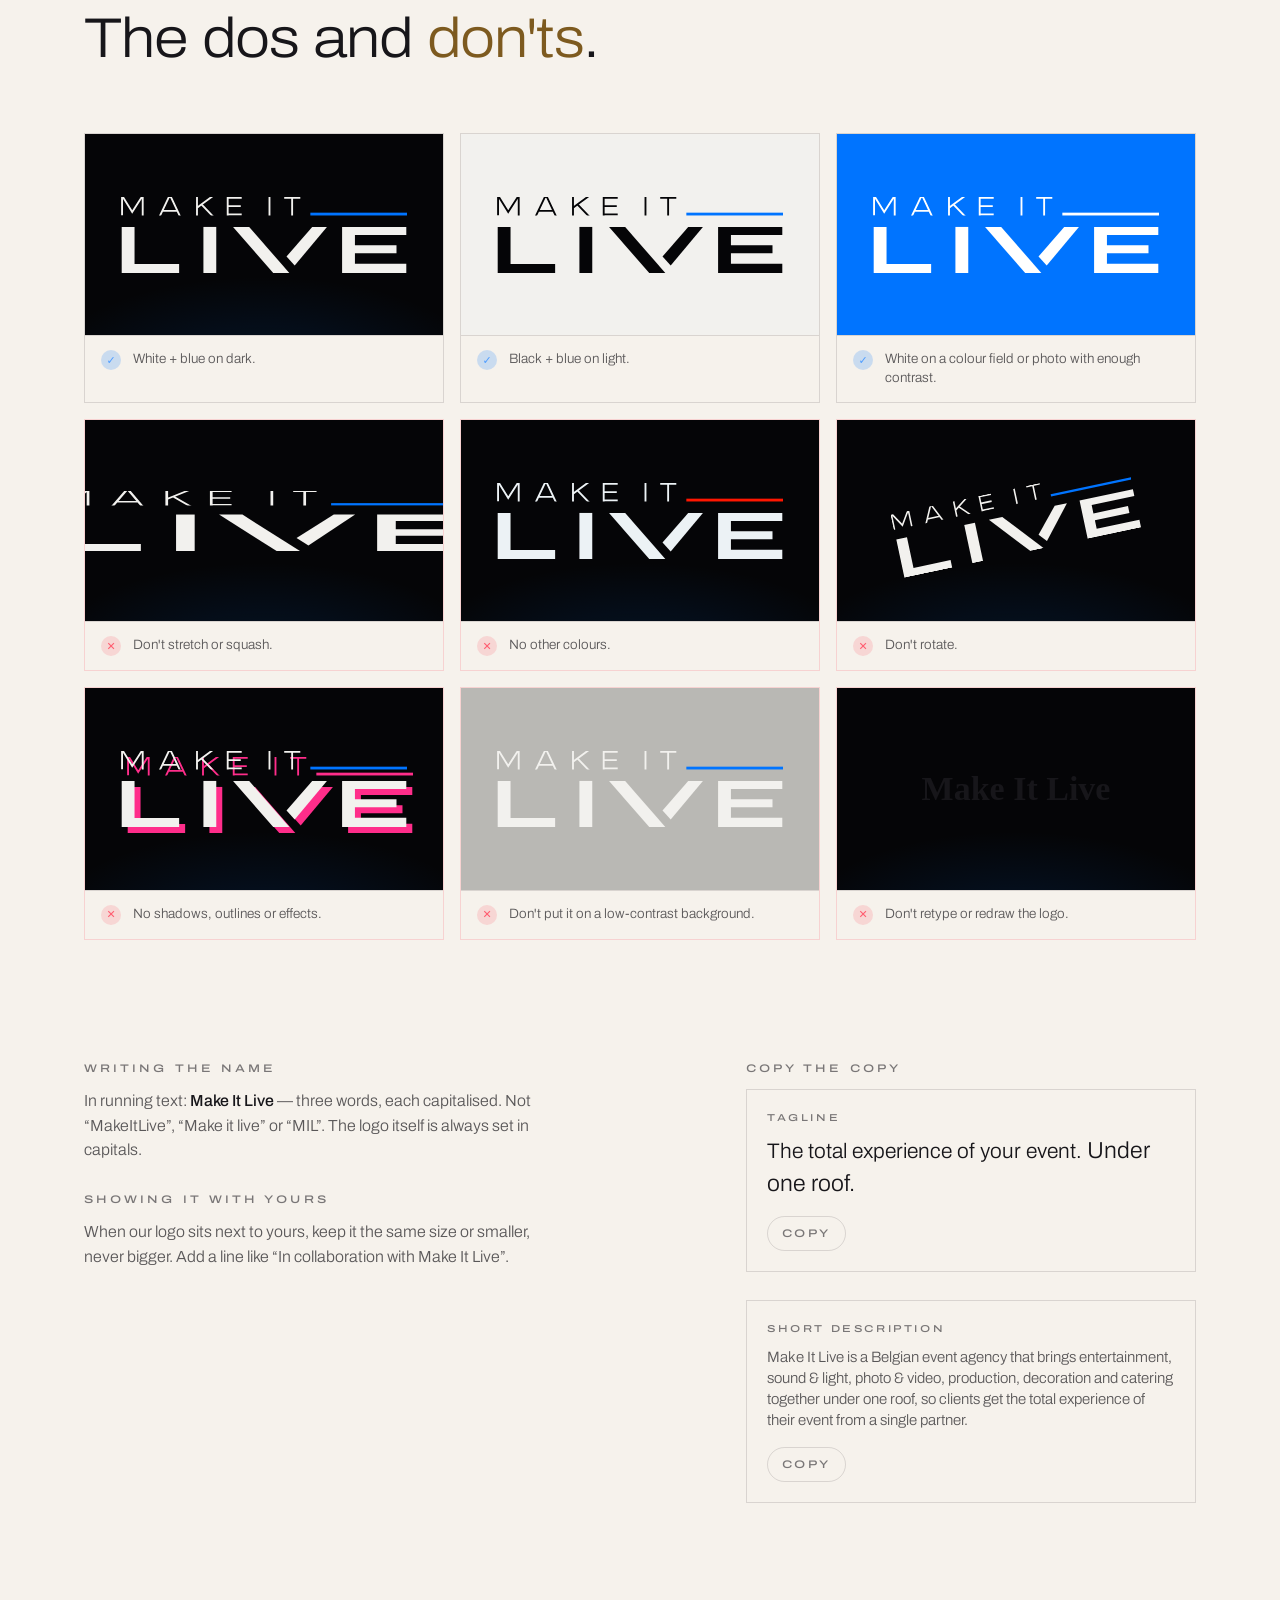
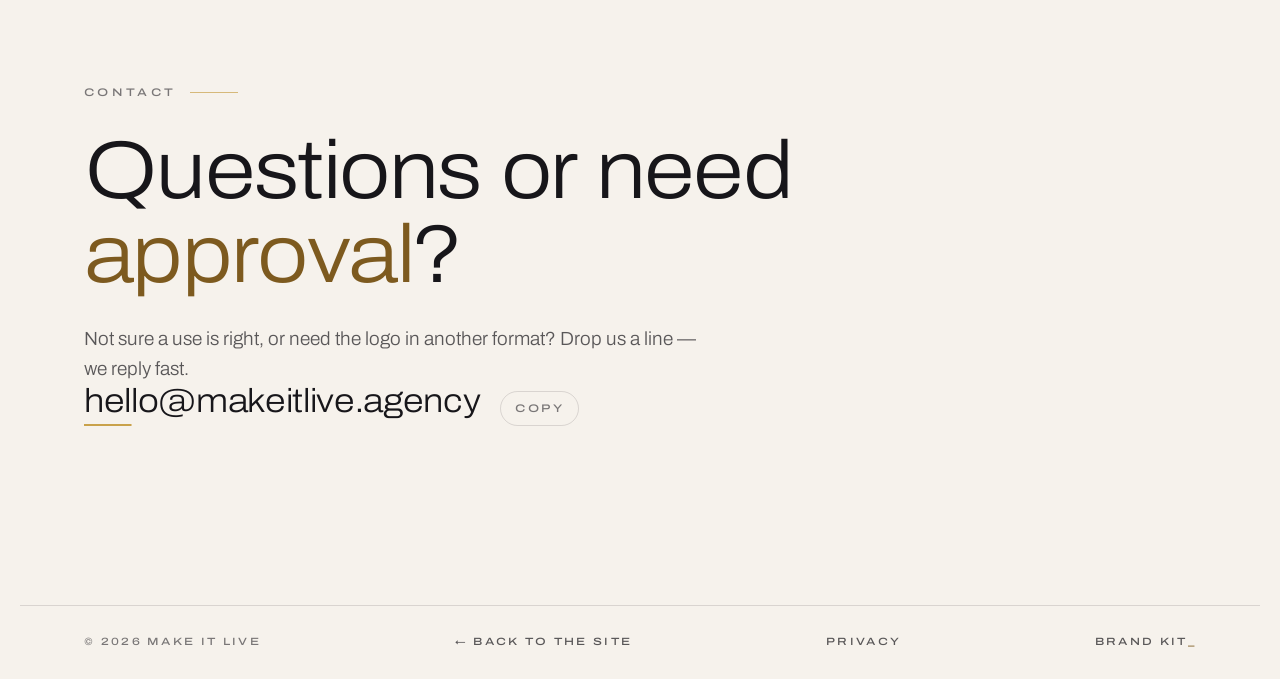
==== commit 4c33f157: "Simplify: remove section numbering and italic serif in titles - Dropped 01/02/… before section title" ====
--- a/brand-kit.html
+++ b/brand-kit.html
@@ -60,7 +60,7 @@
   <main id="top">
     <!-- INTRO -->
     <section class="bk-hero">
-      <p class="eyebrow"><span class="idx">—</span> <span data-l="nl">Voor partners</span><span data-l="en">For partners</span></p>
+      <p class="eyebrow"><span data-l="nl">Voor partners</span><span data-l="en">For partners</span></p>
       <h1 class="statement">
         <span data-l="nl">Brand <em>kit</em></span>
         <span data-l="en">Brand <em>kit</em></span>
@@ -81,7 +81,7 @@
 
     <!-- 01 LOGO -->
     <section class="section bk" id="logo">
-      <p class="eyebrow reveal"><span class="idx">01</span> Logo</p>
+      <p class="eyebrow reveal">Logo</p>
       <h2 class="bk-h reveal">
         <span data-l="nl">Kies de versie die contrast geeft.</span>
         <span data-l="en">Pick the version that gives contrast.</span>
@@ -201,7 +201,7 @@
 
     <!-- 02 COLOUR -->
     <section class="section bk" id="colour">
-      <p class="eyebrow reveal"><span class="idx">02</span> <span data-l="nl">Kleur</span><span data-l="en">Colour</span></p>
+      <p class="eyebrow reveal"><span data-l="nl">Kleur</span><span data-l="en">Colour</span></p>
       <h2 class="bk-h reveal">
         <span data-l="nl">Nacht én dag, met één lichtstraal.</span>
         <span data-l="en">Night and day, with a single beam of light.</span>
@@ -280,7 +280,7 @@
 
       <div class="bk-light-grid">
         <div class="bk-lightdemo reveal" aria-hidden="true">
-          <p class="ld-k"><b>01</b> <span data-l="nl">Wat we doen</span><span data-l="en">What we do</span></p>
+          <p class="ld-k"><span data-l="nl">Wat we doen</span><span data-l="en">What we do</span></p>
           <p class="ld-h">Live entertainment that <em>sticks.</em></p>
           <p class="ld-p"><span data-l="nl">Eén team, één aanspreekpunt, van het eerste idee tot de laatste track.</span><span data-l="en">One team, one point of contact — from the first idea to the last track.</span></p>
           <div class="ld-row"><span class="ld-btn">Get in touch</span><span class="ld-chip">DJ</span><span class="ld-chip">Live band</span></div>
@@ -301,10 +301,10 @@
 
     <!-- 03 TYPE -->
     <section class="section bk" id="type">
-      <p class="eyebrow reveal"><span class="idx">03</span> <span data-l="nl">Lettertype</span><span data-l="en">Typography</span></p>
+      <p class="eyebrow reveal"><span data-l="nl">Lettertype</span><span data-l="en">Typography</span></p>
       <h2 class="bk-h reveal">
-        <span data-l="nl">Breed, licht en één <em>italic</em>.</span>
-        <span data-l="en">Wide, light and one <em>italic</em>.</span>
+        <span data-l="nl">Breed en <em>licht</em>.</span>
+        <span data-l="en">Wide and <em>light</em>.</span>
       </h2>
 
       <div class="bk-type">
@@ -313,8 +313,8 @@
           <p class="bk-aa bk-aa-sans" aria-hidden="true">Aa</p>
           <p class="bk-face-s bk-face-sans">ABCDEFGHIJKLMNOPQRSTUVWXYZ<br>abcdefghijklmnopqrstuvwxyz<br>0123456789 &amp; € @</p>
           <p class="bk-face-u">
-            <span data-l="nl">Titels, labels en UI. Gebruik de breedste stand (125%), gewicht 200–500. Labels in hoofdletters met ruime letterafstand.</span>
-            <span data-l="en">Headlines, labels and UI. Use the widest width (125%), weights 200–500. Labels in capitals with generous tracking.</span>
+            <span data-l="nl">Titels, labels en UI. Gebruik de breedste stand (125%), gewicht 200–500. Labels in hoofdletters met ruime letterafstand. Benadruk één woord in een titel met de accentkleur (Bronze op licht), niet met cursief.</span>
+            <span data-l="en">Headlines, labels and UI. Use the widest width (125%), weights 200–500. Labels in capitals with generous tracking. Emphasise one word in a headline with the accent colour (Bronze on light), not with italics.</span>
           </p>
           <a class="apply" href="https://fonts.google.com/specimen/Archivo" target="_blank" rel="noopener"><span data-l="nl">Lettertype ophalen</span><span data-l="en">Get the font</span> →</a>
         </div>
@@ -323,8 +323,8 @@
           <p class="bk-aa bk-aa-serif" aria-hidden="true">Aa</p>
           <p class="bk-face-s bk-face-serif">ABCDEFGHIJKLMNOPQRSTUVWXYZ<br>abcdefghijklmnopqrstuvwxyz<br>0123456789 &amp; € @</p>
           <p class="bk-face-u">
-            <span data-l="nl">Enkel cursief, voor één benadrukt woord in een titel. Nooit voor lopende tekst.</span>
-            <span data-l="en">Italic only, for a single emphasised word in a headline. Never for running text.</span>
+            <span data-l="nl">Cursief en spaarzaam, voor korte ondersteunende regels zoals een citaat of prijsnotitie. Niet in titels en nooit voor lopende tekst.</span>
+            <span data-l="en">Italic and sparing, for short supporting lines such as a quote or price note. Not in headlines and never for running text.</span>
           </p>
           <a class="apply" href="https://fonts.google.com/specimen/Instrument+Serif" target="_blank" rel="noopener"><span data-l="nl">Lettertype ophalen</span><span data-l="en">Get the font</span> →</a>
         </div>
@@ -337,7 +337,7 @@
 
     <!-- 04 RULES -->
     <section class="section bk" id="rules">
-      <p class="eyebrow reveal"><span class="idx">04</span> <span data-l="nl">Gebruik</span><span data-l="en">Usage</span></p>
+      <p class="eyebrow reveal"><span data-l="nl">Gebruik</span><span data-l="en">Usage</span></p>
       <h2 class="bk-h reveal">
         <span data-l="nl">Doen en <em>niet</em> doen.</span>
         <span data-l="en">The dos and <em>don'ts</em>.</span>
@@ -419,7 +419,7 @@
 
     <!-- CONTACT -->
     <section class="section contact bk-end" id="contact">
-      <p class="eyebrow reveal"><span class="idx">05</span> Contact</p>
+      <p class="eyebrow reveal">Contact</p>
       <h2 class="statement reveal">
         <span data-l="nl">Vragen of <em>goedkeuring</em> nodig?</span>
         <span data-l="en">Questions or need <em>approval</em>?</span>
--- a/styles.css
+++ b/styles.css
@@ -98,7 +98,7 @@
 
 a { color: inherit; text-decoration: none; }
 button { font: inherit; color: inherit; background: none; border: 0; padding: 0; cursor: pointer; }
-em { font-family: var(--serif); font-style: italic; font-weight: 400; letter-spacing: 0; }
+em { font-style: normal; }
 
 :focus-visible { outline: 2px solid var(--accent); outline-offset: 4px; }
 
@@ -589,7 +589,7 @@
 .roles { border-top: 1px solid var(--line); }
 .role { border-bottom: 1px solid var(--line); }
 .role summary, .role-other {
-  display: grid; grid-template-columns: 56px 1fr auto; align-items: center; gap: 12px;
+  display: grid; grid-template-columns: 1fr auto; align-items: center; gap: 12px;
   padding: 26px 0; cursor: pointer; list-style: none;
 }
 .role summary::-webkit-details-marker { display: none; }
@@ -611,7 +611,7 @@
 .role[open] .role-plus::after { transform: rotate(0); }
 .role[open] .role-plus::before, .role[open] .role-plus::after { background: var(--accent); }
 
-.role-body { padding: 0 0 36px 68px; max-width: 900px; }
+.role-body { padding: 0 0 36px; max-width: 900px; }
 .role[open] .role-body { animation: rise 0.6s var(--ease); }
 .role-body p { margin: 0 0 18px; color: var(--ink-2); font-weight: 300; font-size: 17px; }
 .role-body ul { list-style: none; margin: 0 0 28px; padding: 0; display: flex; flex-wrap: wrap; gap: 8px; }
@@ -621,14 +621,11 @@
 }
 .apply, .role-go { font-size: 11px; font-weight: 600; font-stretch: 125%; letter-spacing: 0.2em; text-transform: uppercase; color: var(--blue-text); }
 .apply:hover, .role-other:hover .role-go { text-decoration: underline; text-underline-offset: 4px; }
-.role-other .role-name { font-family: var(--serif); font-style: italic; font-stretch: 100%; color: var(--ink-2); }
+.role-other .role-name { color: var(--ink-2); }
 .role-other:hover .role-name { color: var(--ink); }
 
 @media (max-width: 720px) {
-  .role summary, .role-other { grid-template-columns: 36px 1fr auto; }
-  .role-body { padding-left: 0; }
-  .role-other { grid-template-columns: 36px 1fr; }
-  .role-other .role-go { grid-column: 2; }
+  .role-other { grid-template-columns: 1fr; }
 }
 
 /* Contact */
--- a/brand-kit.css
+++ b/brand-kit.css
@@ -22,7 +22,7 @@
   font-size: clamp(28px, 4.4vw, 56px); line-height: 1.05; font-weight: 300; font-stretch: 112%;
   letter-spacing: -0.02em;
 }
-.bk-h em { text-shadow: 0 0 26px rgba(0, 116, 255, 0.45); }
+.bk-h em { color: var(--em); text-shadow: var(--glow); }
 .bk-sub {
   margin: 0 0 12px;
   font-size: 11px; font-weight: 500; font-stretch: 125%; letter-spacing: 0.28em; text-transform: uppercase;
